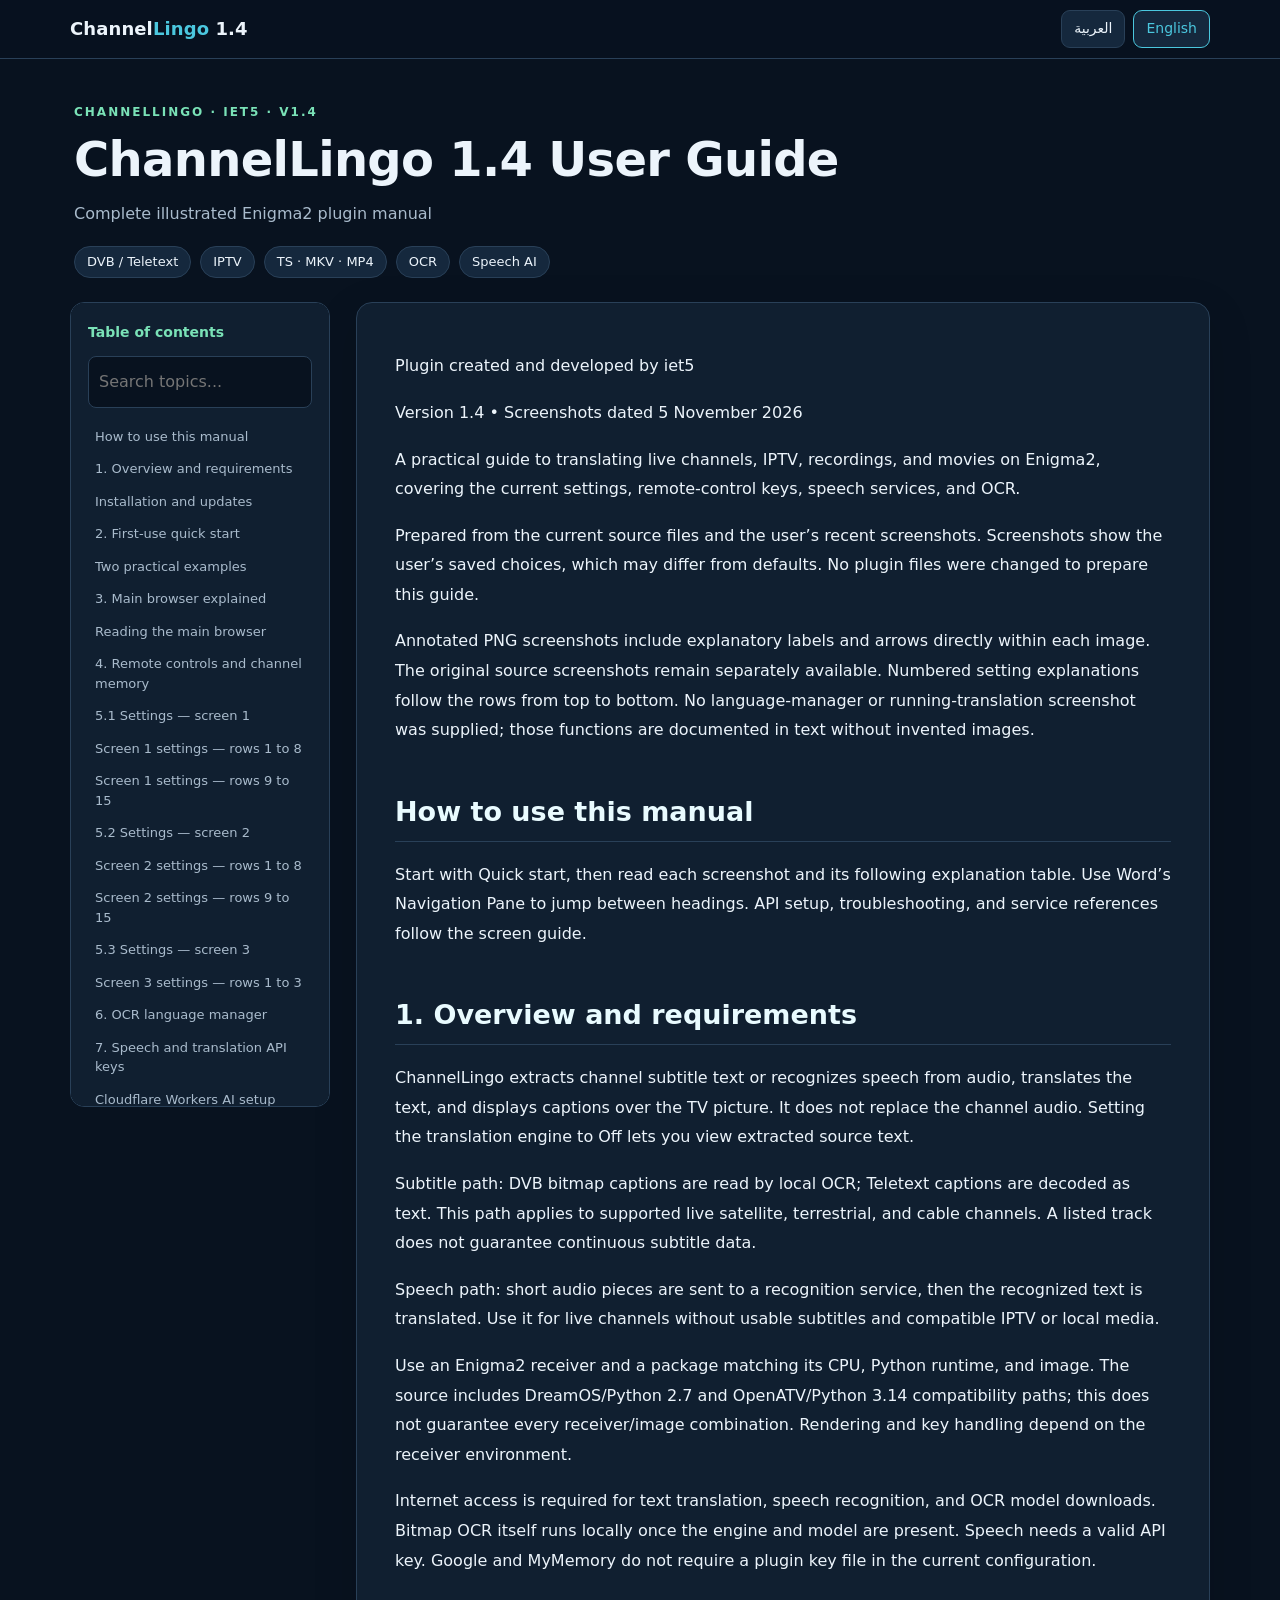
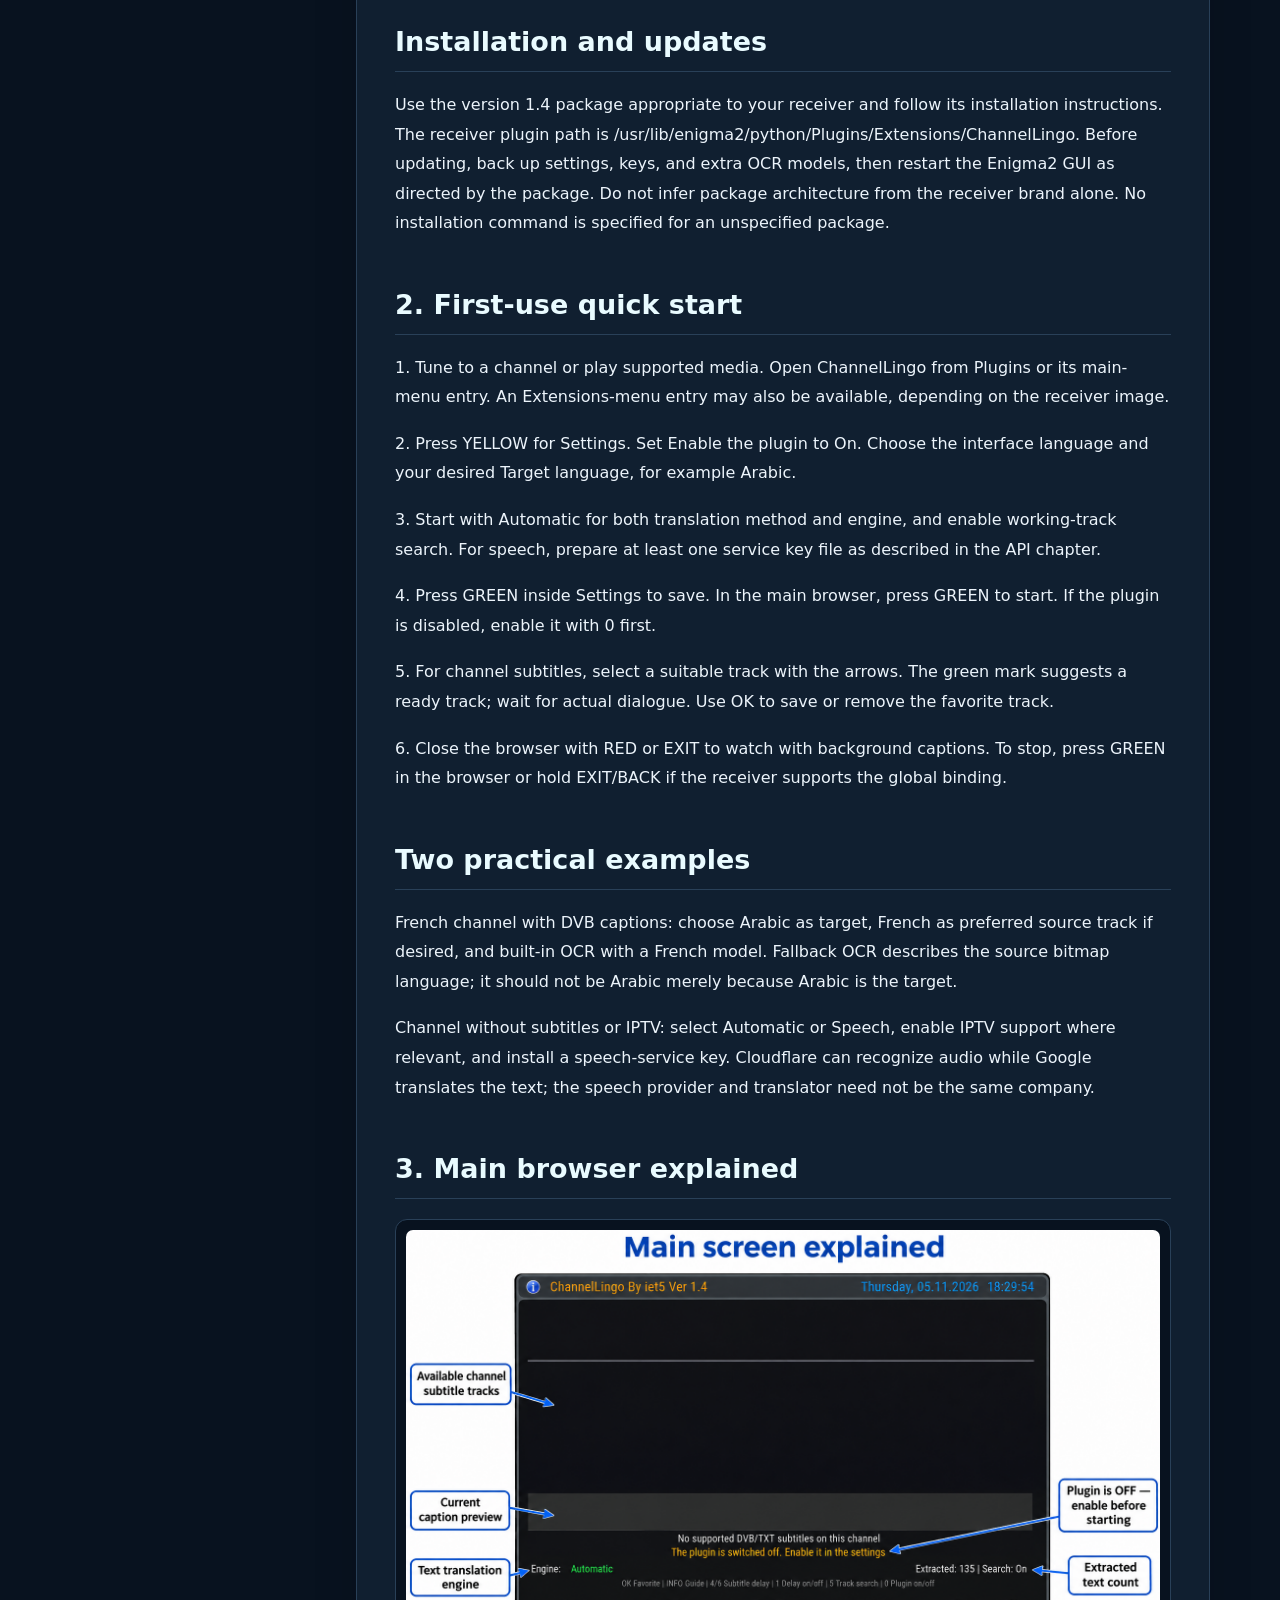
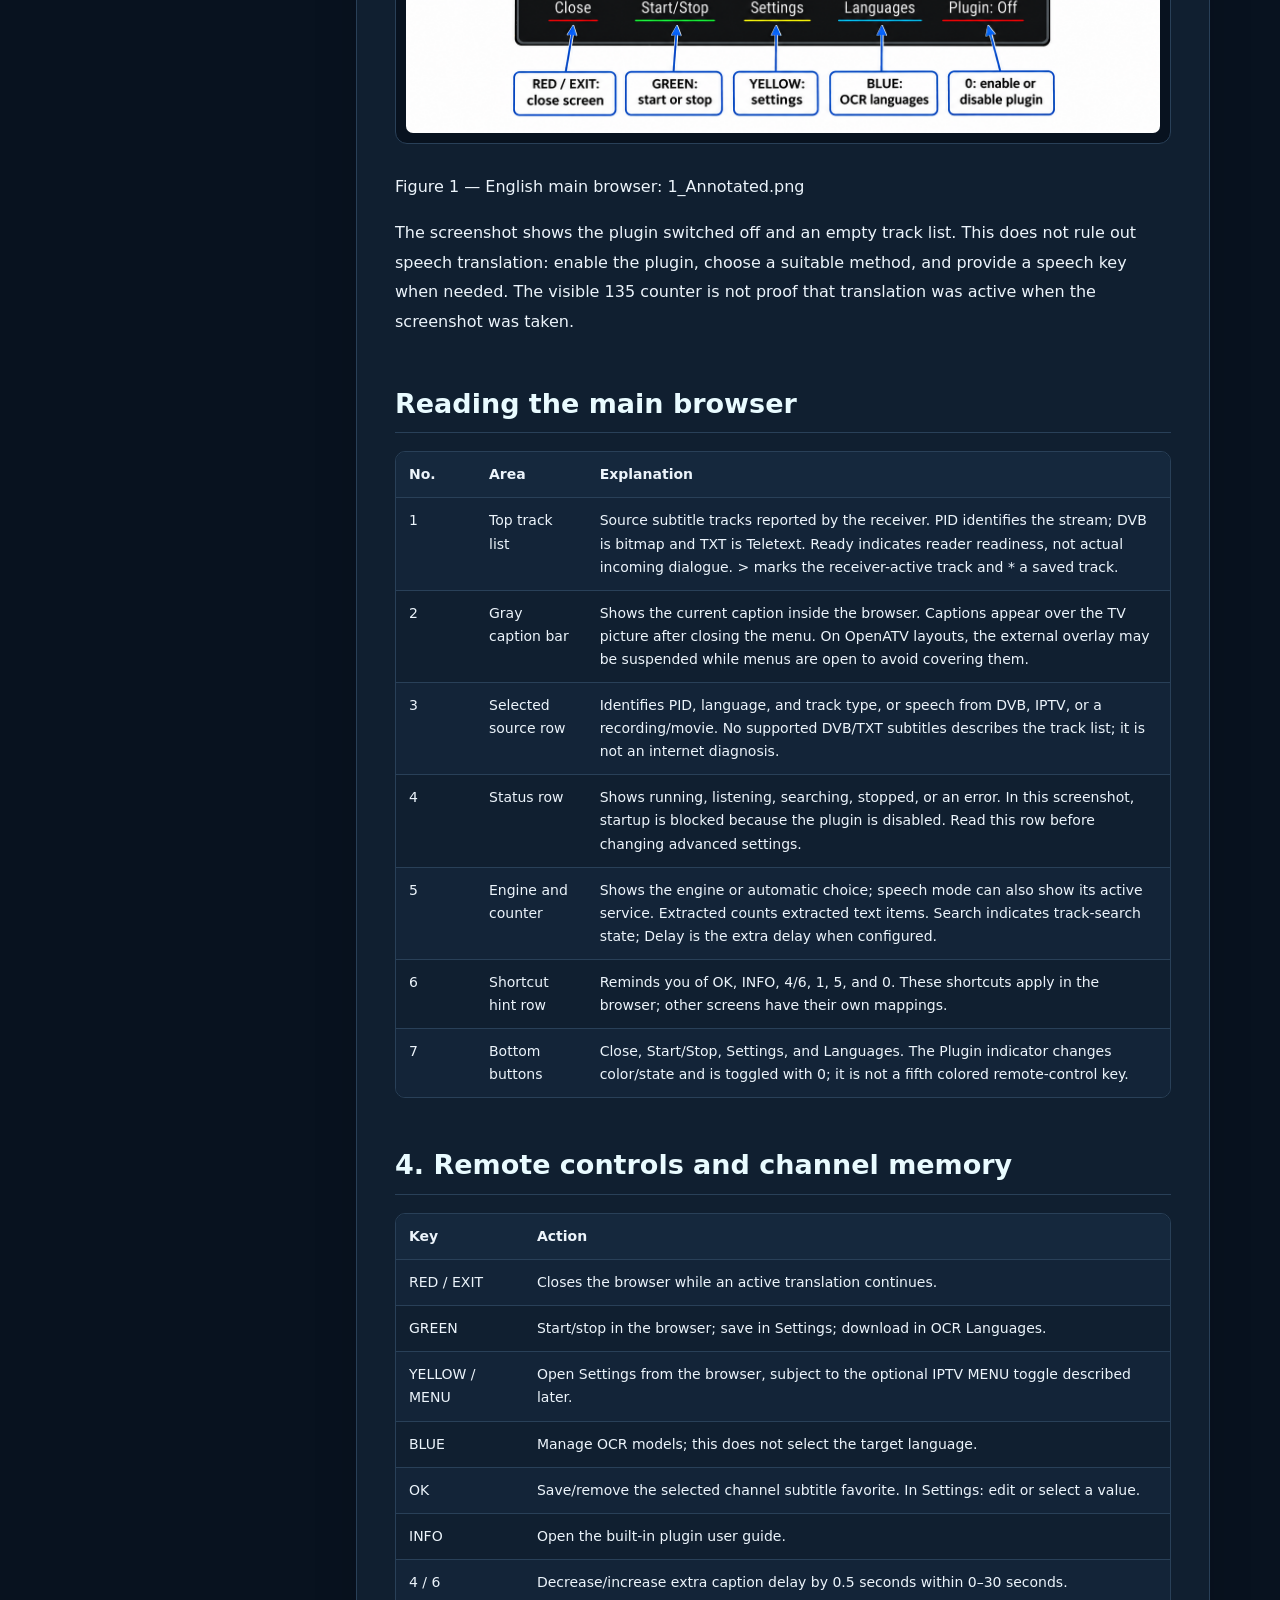
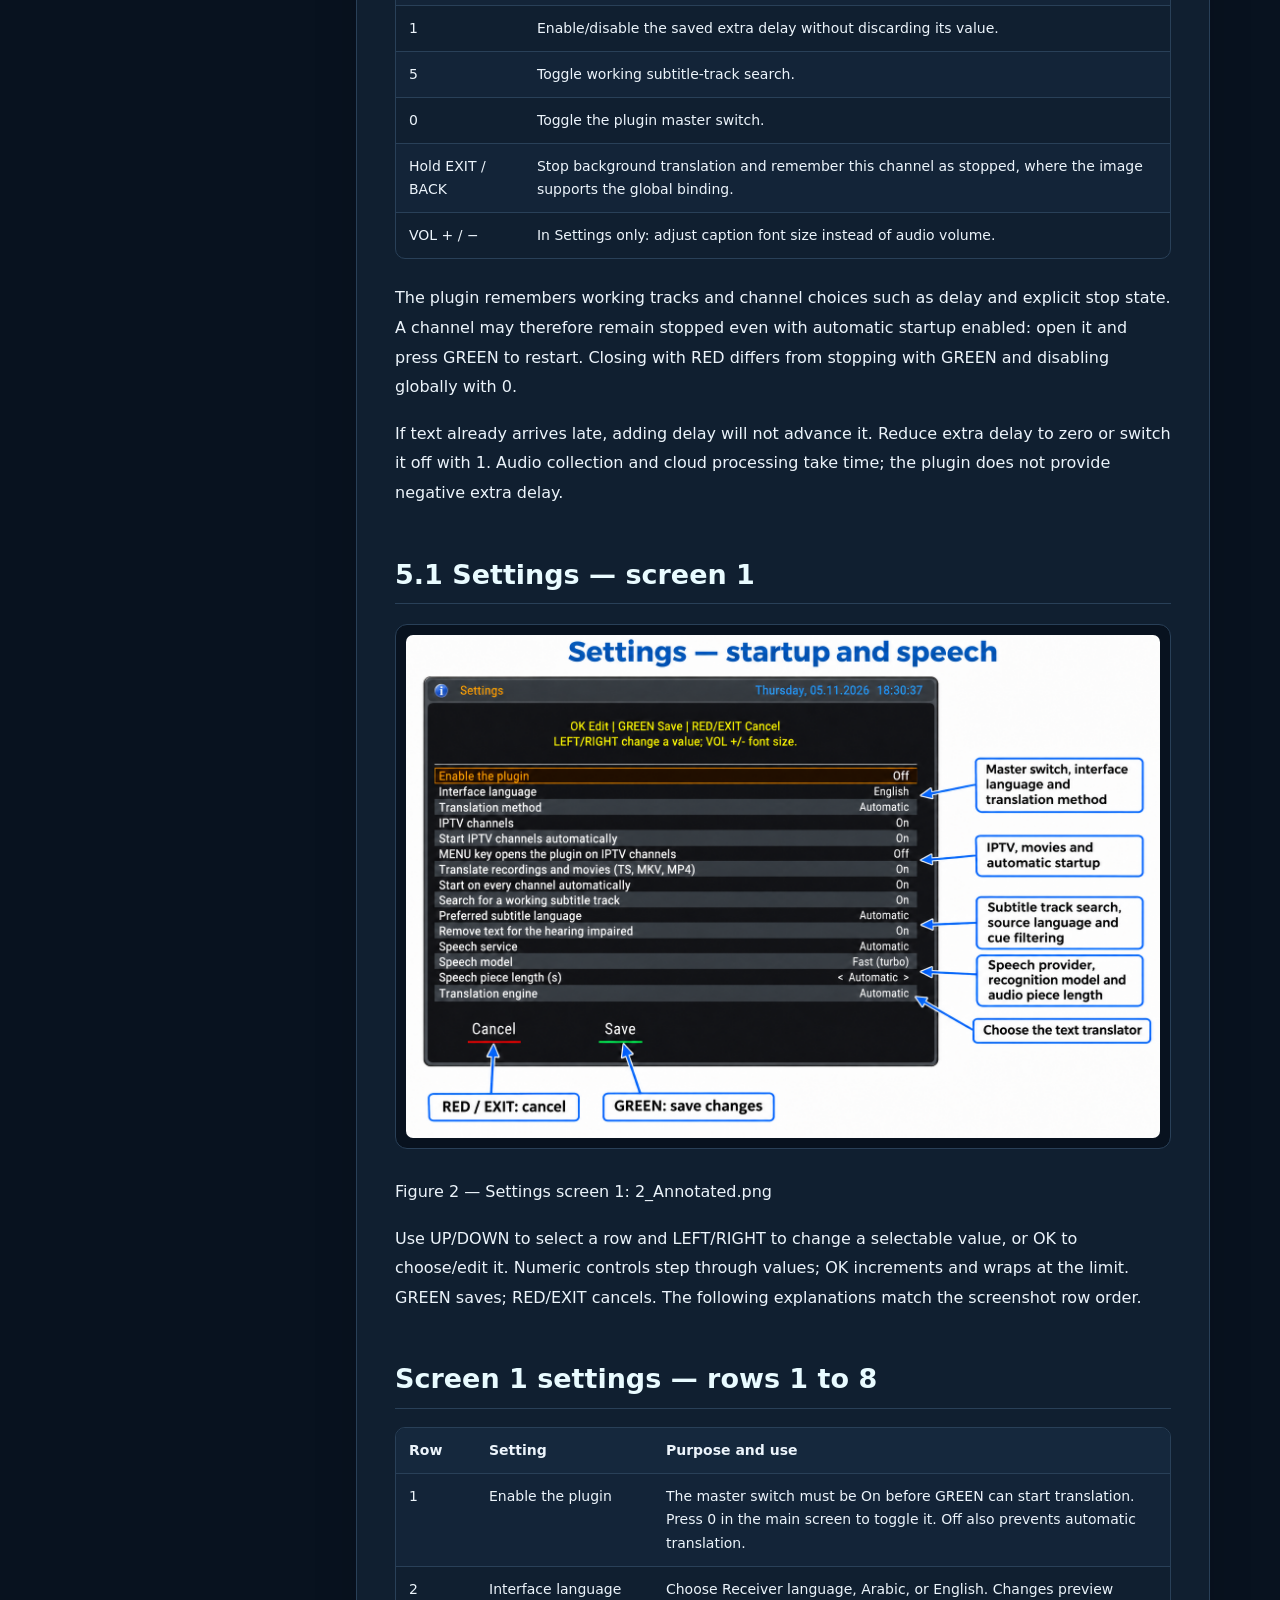
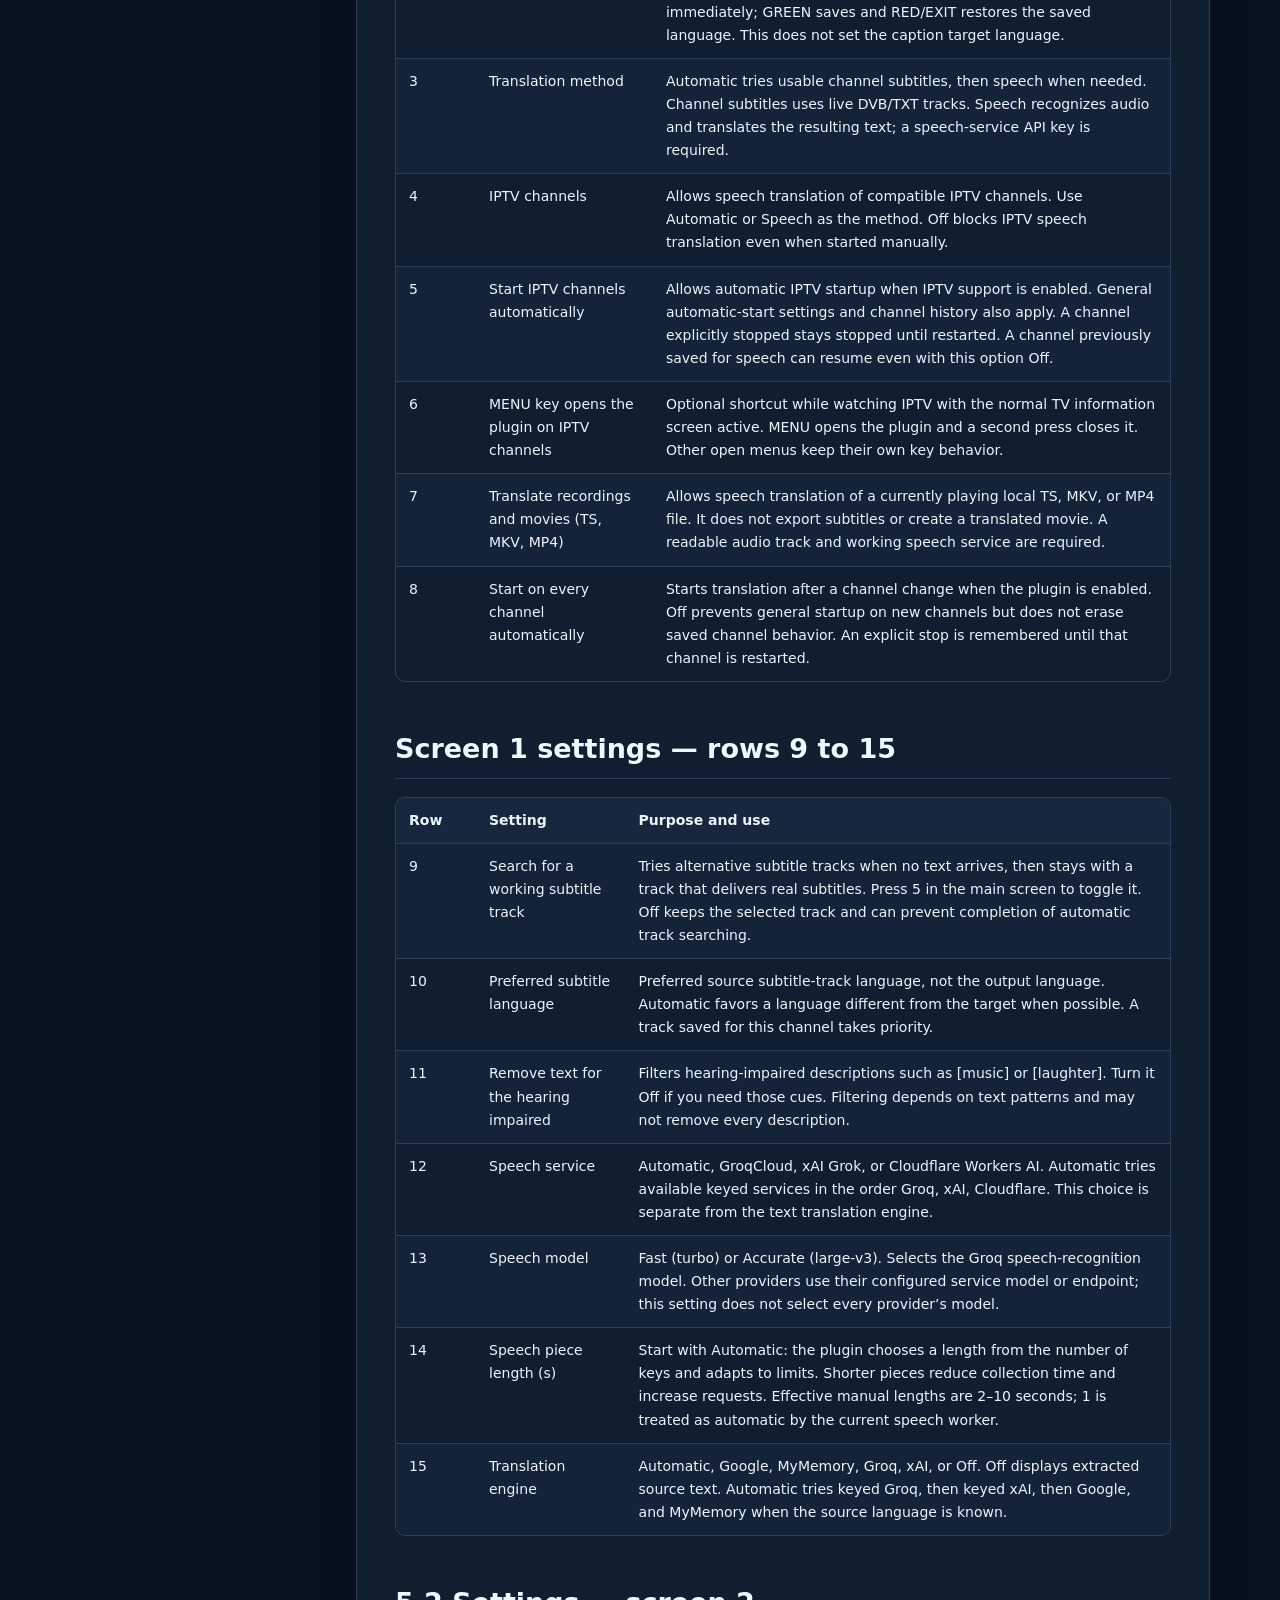
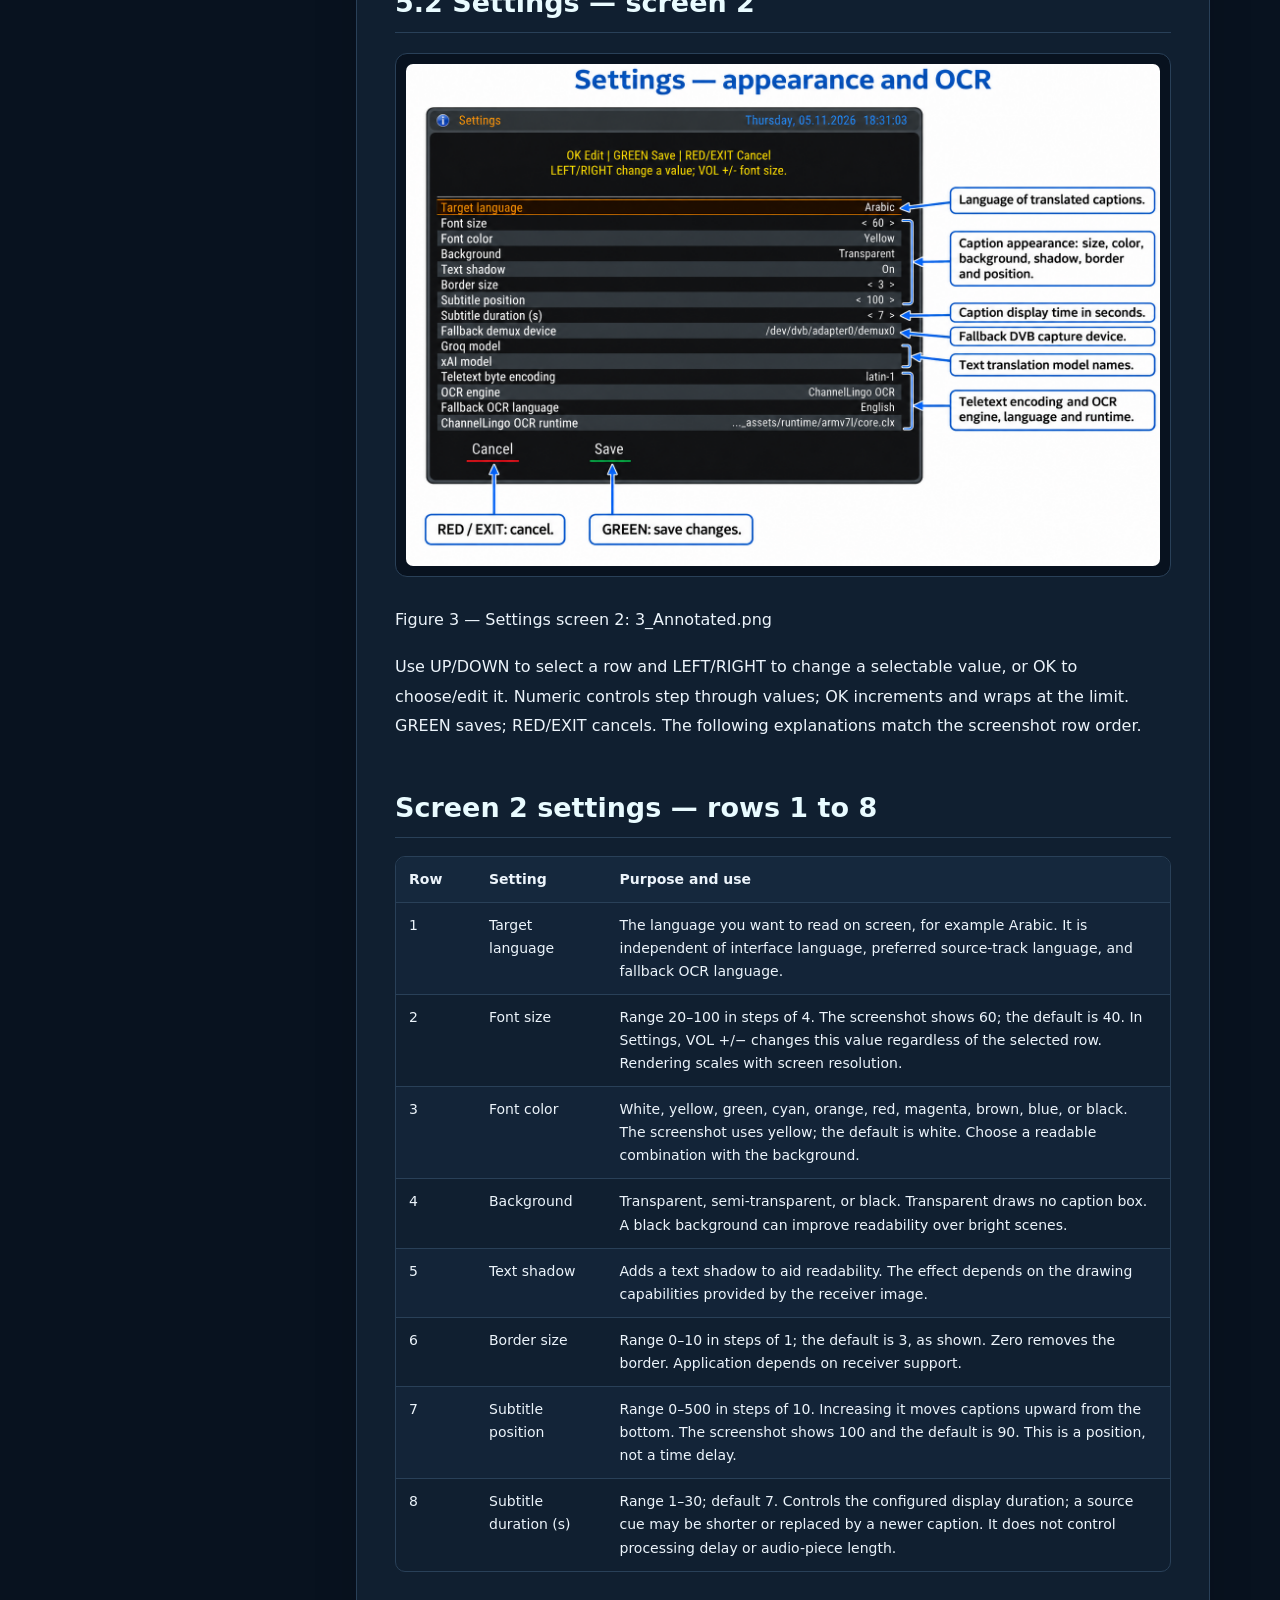
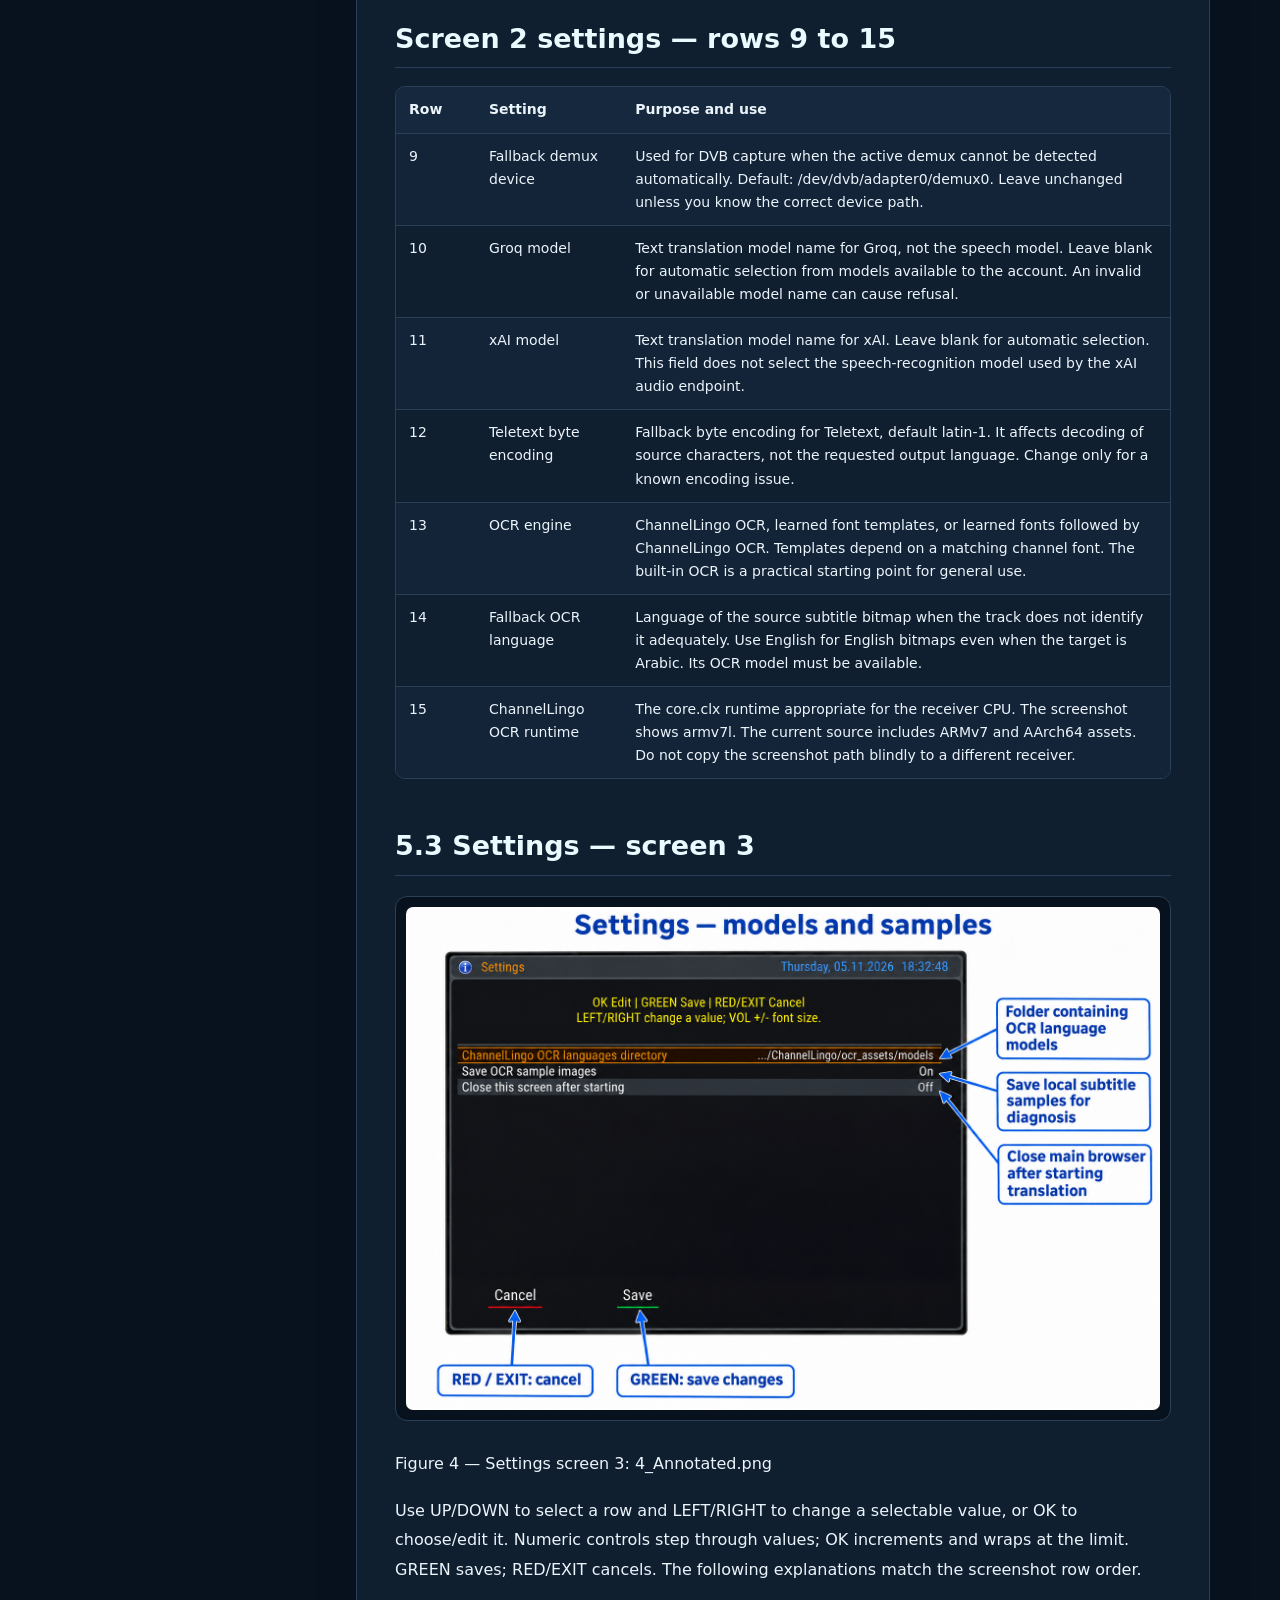
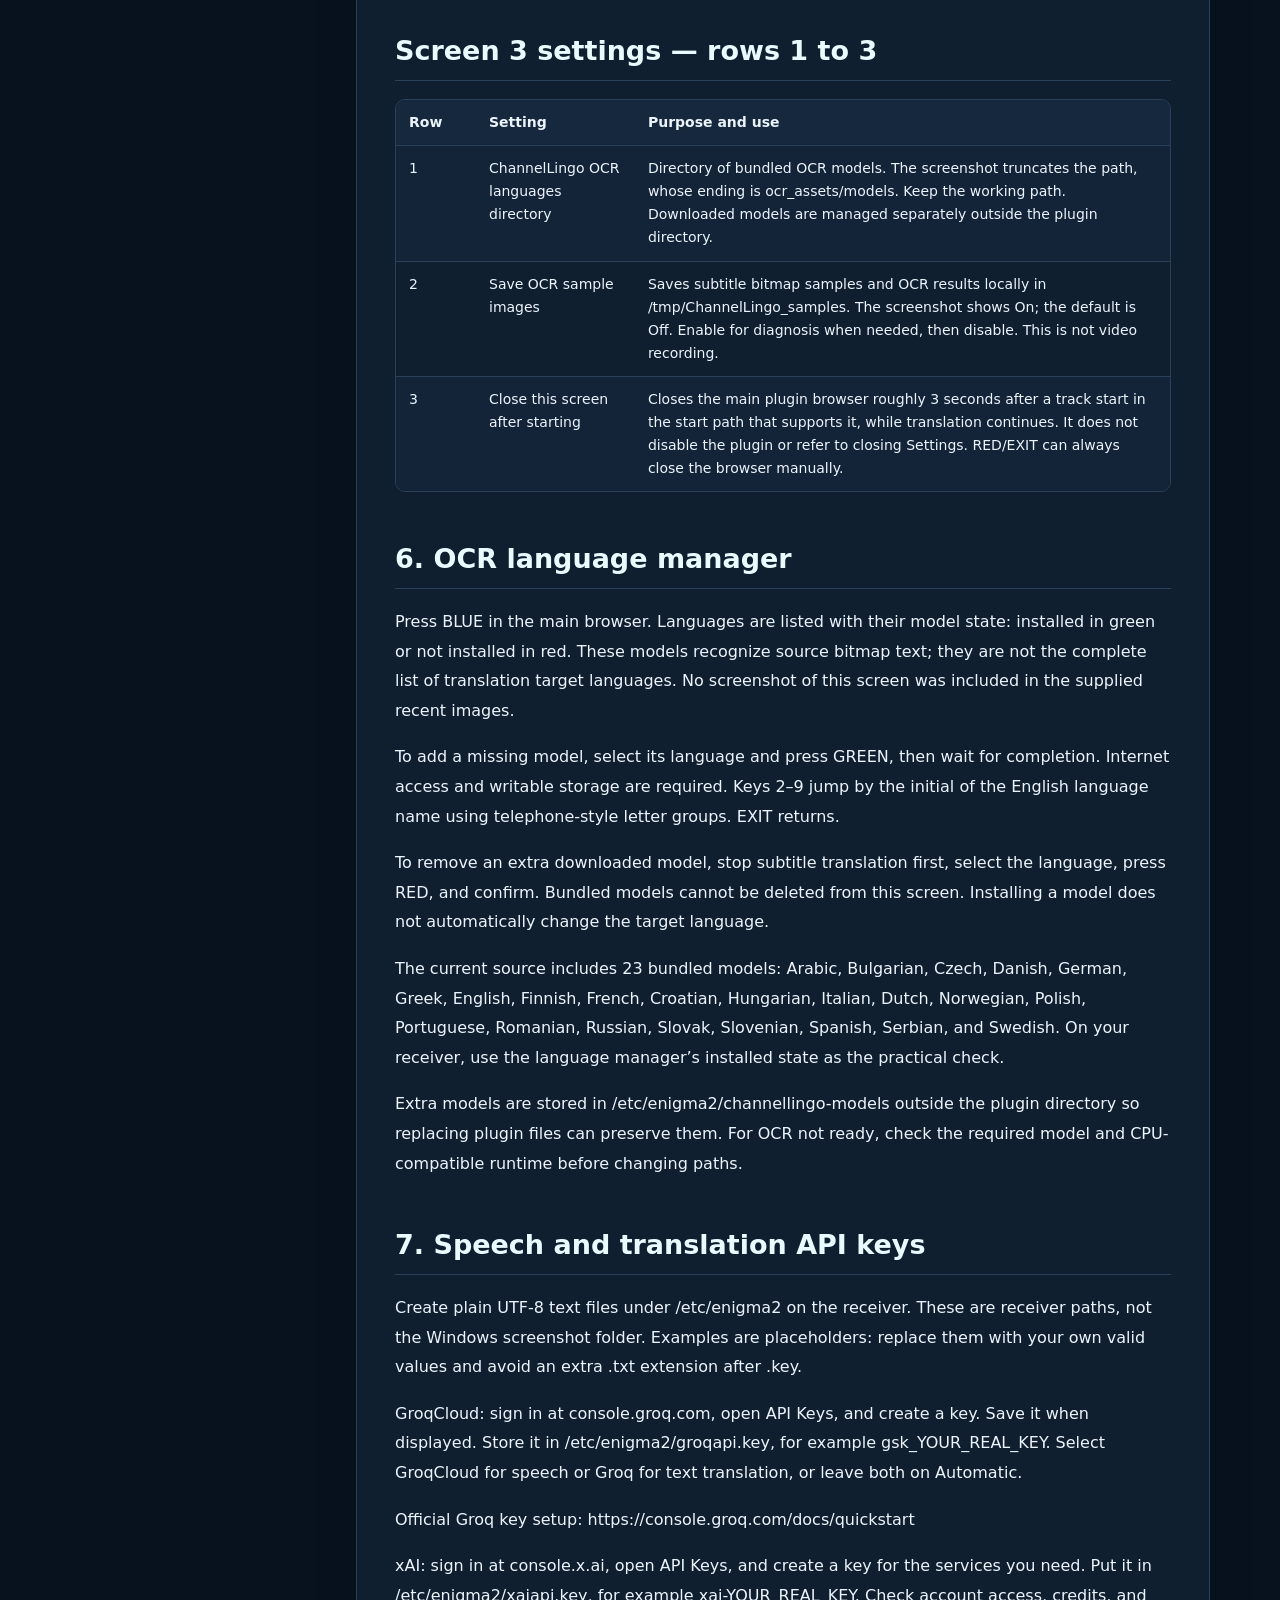
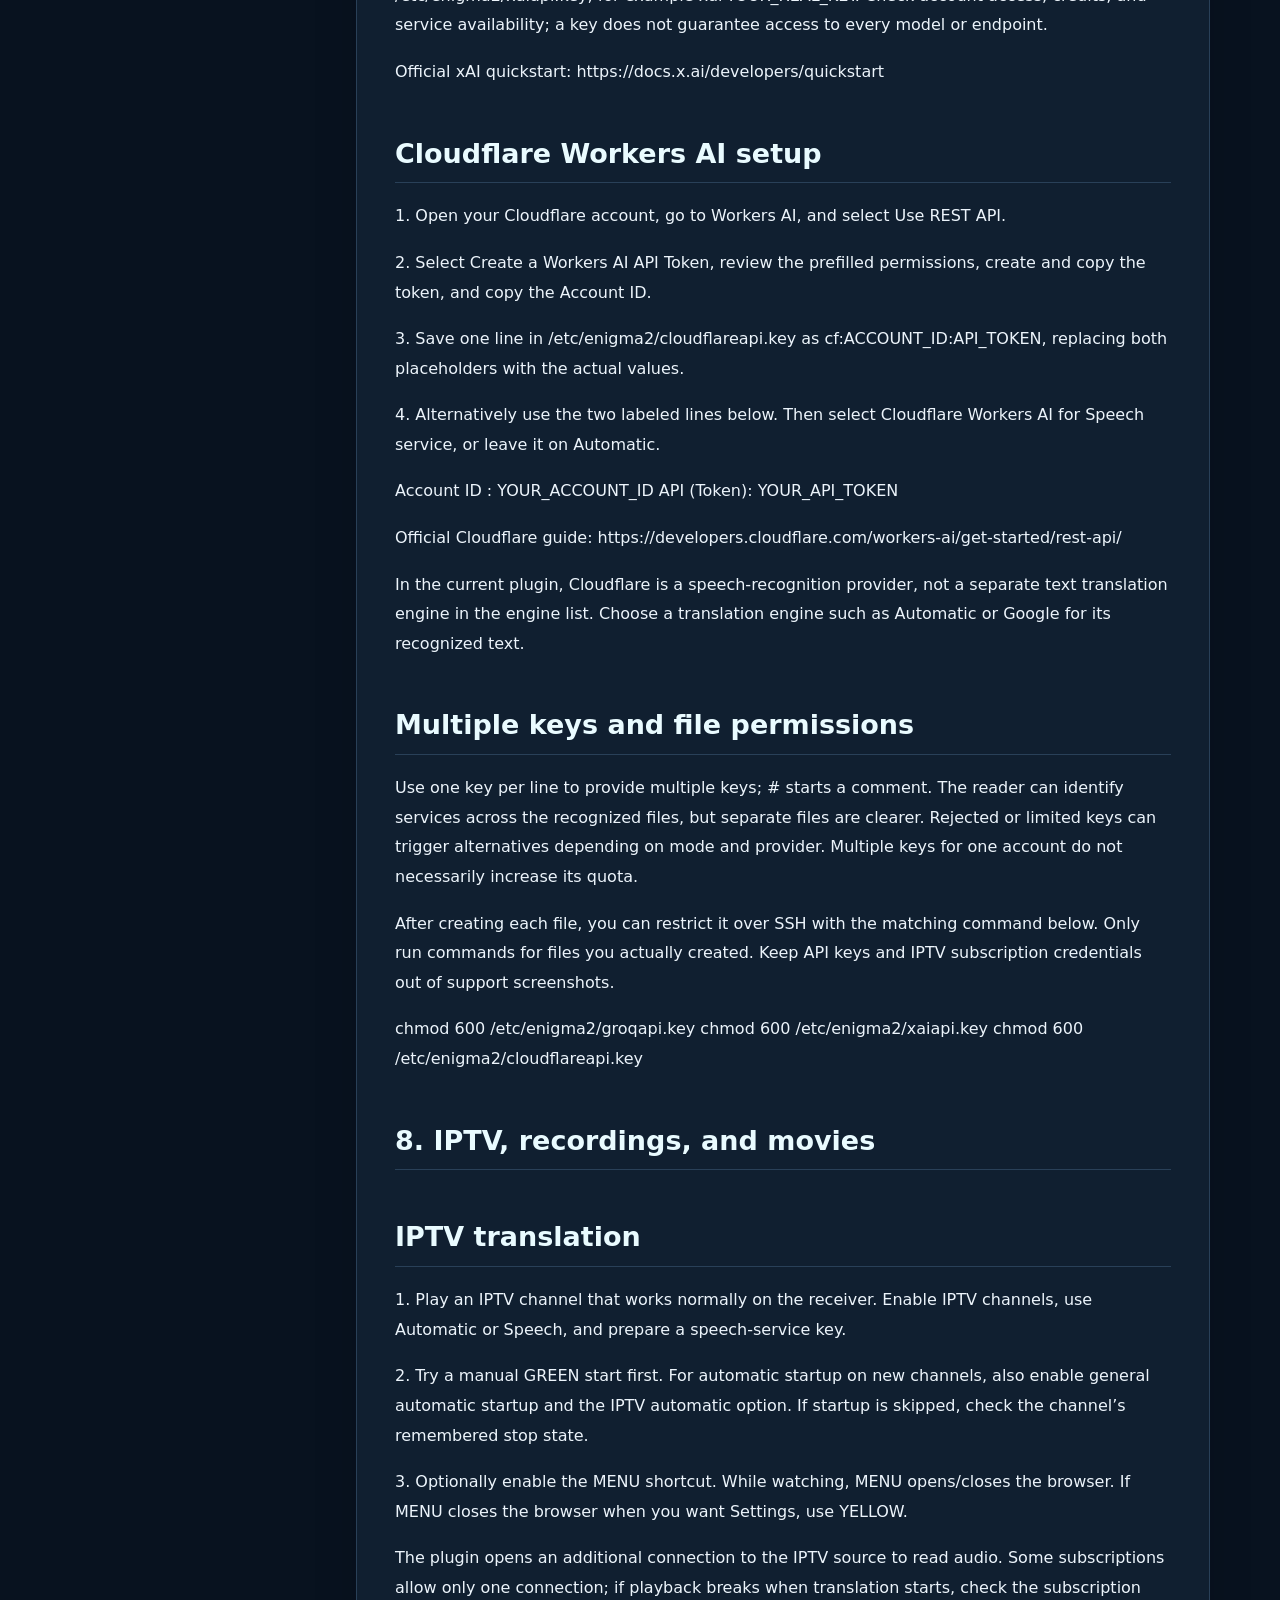
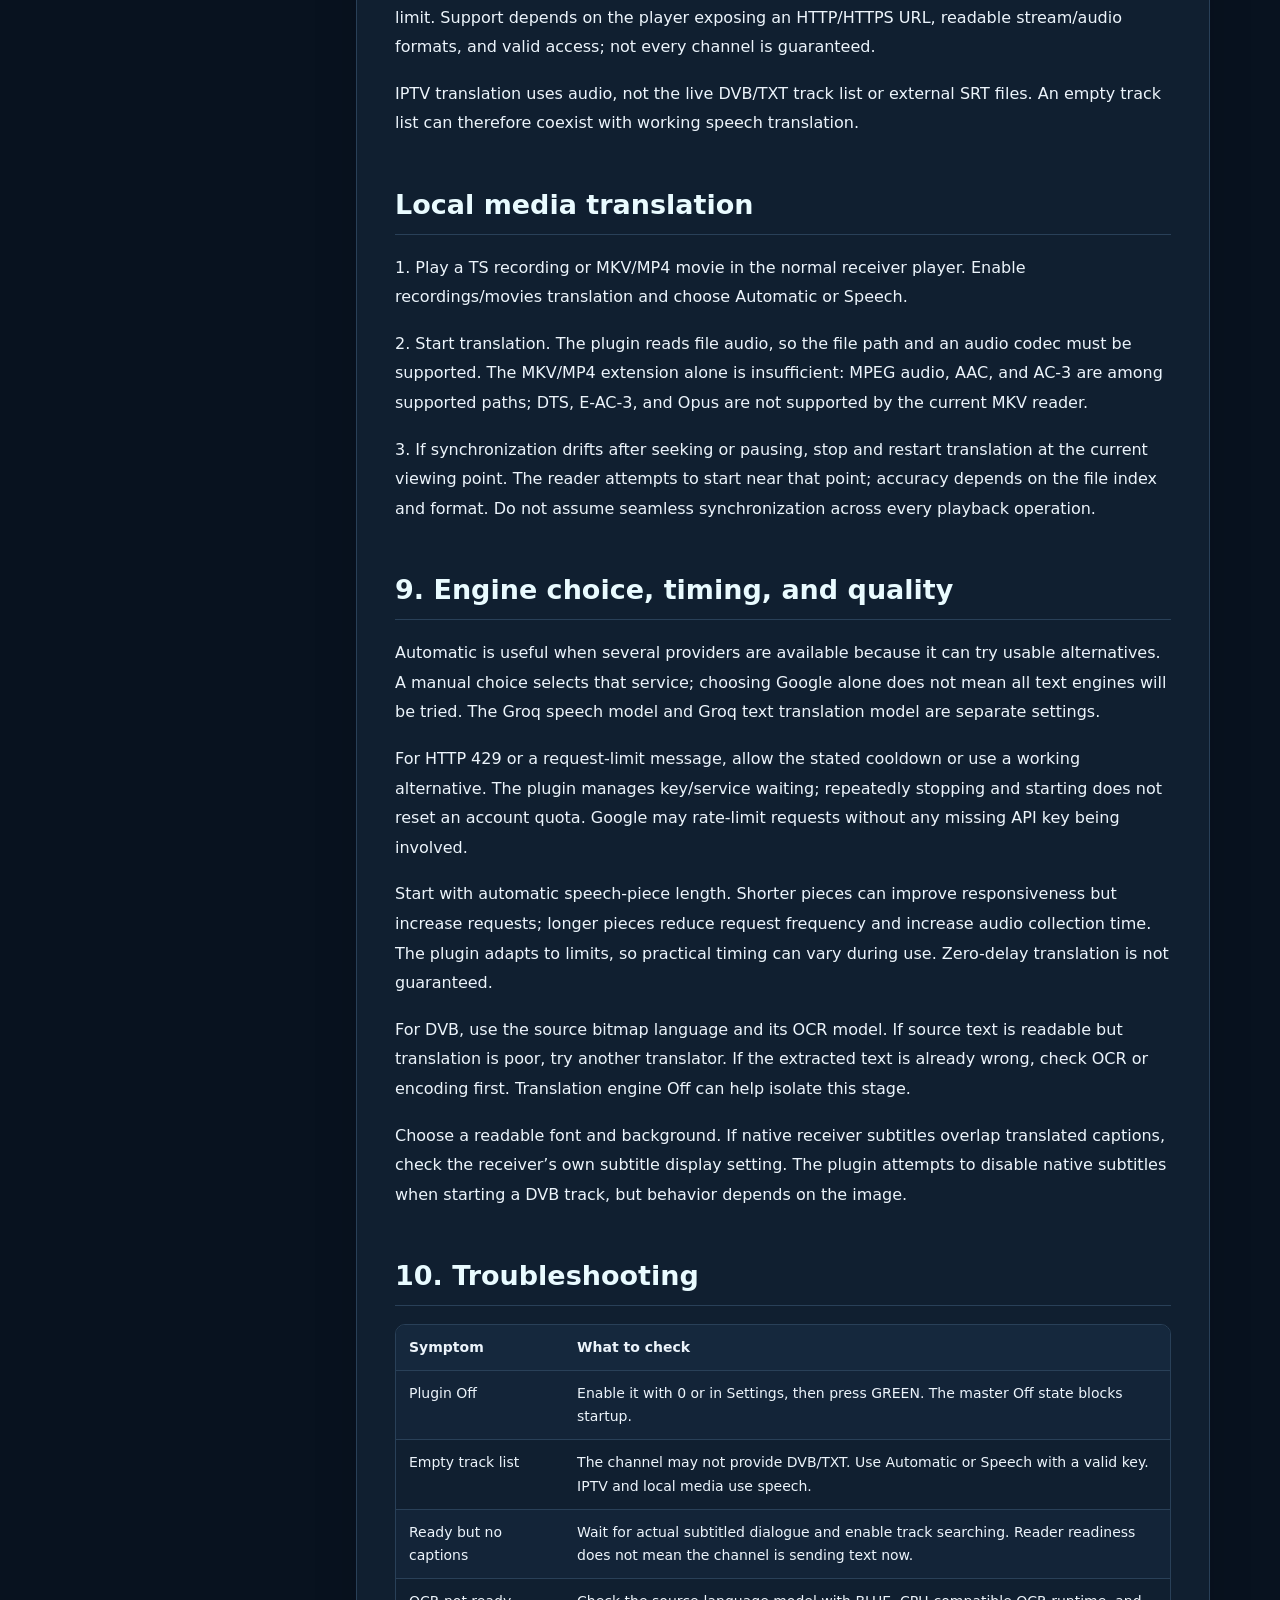
==== User Guide/en.html @ 5ad0b8a0 "upload" ====
<!doctype html><html lang="en" dir="ltr"><head><meta charset="utf-8"><meta name="viewport" content="width=device-width,initial-scale=1"><meta name="description" content="Complete illustrated Enigma2 plugin manual"><title>ChannelLingo 1.4 User Guide | iet5</title><link rel="stylesheet" href="style.css"><script src="app.js" defer></script></head><body>
<header class="topbar"><div class="topbar-inner"><a class="brand" href="index.html">Channel<span>Lingo</span> 1.4</a><nav class="navlinks"><a href="ar.html" class="" lang="ar">العربية</a><a href="en.html" class="active" lang="en">English</a></nav></div></header>
<section class="hero"><div class="eyebrow">ChannelLingo · iet5 · v1.4</div><h1>ChannelLingo 1.4 User Guide</h1><p>Complete illustrated Enigma2 plugin manual</p><div class="pills"><span class="pill">DVB / Teletext</span><span class="pill">IPTV</span><span class="pill">TS · MKV · MP4</span><span class="pill">OCR</span><span class="pill">Speech AI</span></div></section>
<div class="layout"><aside class="sidebar"><h2>Table of contents</h2><input id="toc-search" type="search" placeholder="Search topics..." aria-label="Search topics..."><ul class="toc"><li><a class="" href="#section-1">How to use this manual</a></li><li><a class="" href="#section-2">1. Overview and requirements</a></li><li><a class="" href="#section-3">Installation and updates</a></li><li><a class="" href="#section-4">2. First-use quick start</a></li><li><a class="" href="#section-5">Two practical examples</a></li><li><a class="" href="#section-6">3. Main browser explained</a></li><li><a class="" href="#section-7">Reading the main browser</a></li><li><a class="" href="#section-8">4. Remote controls and channel memory</a></li><li><a class="" href="#section-9">5.1 Settings — screen 1</a></li><li><a class="" href="#section-10">Screen 1 settings — rows 1 to 8</a></li><li><a class="" href="#section-11">Screen 1 settings — rows 9 to 15</a></li><li><a class="" href="#section-12">5.2 Settings — screen 2</a></li><li><a class="" href="#section-13">Screen 2 settings — rows 1 to 8</a></li><li><a class="" href="#section-14">Screen 2 settings — rows 9 to 15</a></li><li><a class="" href="#section-15">5.3 Settings — screen 3</a></li><li><a class="" href="#section-16">Screen 3 settings — rows 1 to 3</a></li><li><a class="" href="#section-17">6. OCR language manager</a></li><li><a class="" href="#section-18">7. Speech and translation API keys</a></li><li><a class="" href="#section-19">Cloudflare Workers AI setup</a></li><li><a class="" href="#section-20">Multiple keys and file permissions</a></li><li><a class="" href="#section-21">8. IPTV, recordings, and movies</a></li><li><a class="" href="#section-22">IPTV translation</a></li><li><a class="" href="#section-23">Local media translation</a></li><li><a class="" href="#section-24">9. Engine choice, timing, and quality</a></li><li><a class="" href="#section-25">10. Troubleshooting</a></li><li><a class="" href="#section-26">Playback and display problems</a></li><li><a class="" href="#section-27">11. Files, support, and privacy</a></li></ul></aside><main class="content"><p class="intro">Plugin created and developed by iet5</p><p class="intro">Version 1.4 • Screenshots dated 5 November 2026</p><p>A practical guide to translating live channels, IPTV, recordings, and movies on Enigma2, covering the current settings, remote-control keys, speech services, and OCR.</p><p>Prepared from the current source files and the user’s recent screenshots. Screenshots show the user’s saved choices, which may differ from defaults. No plugin files were changed to prepare this guide.</p><p>Annotated PNG screenshots include explanatory labels and arrows directly within each image. The original source screenshots remain separately available. Numbered setting explanations follow the rows from top to bottom. No language-manager or running-translation screenshot was supplied; those functions are documented in text without invented images.</p><h2 id="section-1">How to use this manual</h2><p>Start with Quick start, then read each screenshot and its following explanation table. Use Word’s Navigation Pane to jump between headings. API setup, troubleshooting, and service references follow the screen guide.</p><h2 id="section-2">1. Overview and requirements</h2><p>ChannelLingo extracts channel subtitle text or recognizes speech from audio, translates the text, and displays captions over the TV picture. It does not replace the channel audio. Setting the translation engine to Off lets you view extracted source text.</p><p>Subtitle path: DVB bitmap captions are read by local OCR; Teletext captions are decoded as text. This path applies to supported live satellite, terrestrial, and cable channels. A listed track does not guarantee continuous subtitle data.</p><p>Speech path: short audio pieces are sent to a recognition service, then the recognized text is translated. Use it for live channels without usable subtitles and compatible IPTV or local media.</p><p>Use an Enigma2 receiver and a package matching its CPU, Python runtime, and image. The source includes DreamOS/Python 2.7 and OpenATV/Python 3.14 compatibility paths; this does not guarantee every receiver/image combination. Rendering and key handling depend on the receiver environment.</p><p>Internet access is required for text translation, speech recognition, and OCR model downloads. Bitmap OCR itself runs locally once the engine and model are present. Speech needs a valid API key. Google and MyMemory do not require a plugin key file in the current configuration.</p><h2 id="section-3">Installation and updates</h2><p>Use the version 1.4 package appropriate to your receiver and follow its installation instructions. The receiver plugin path is /usr/lib/enigma2/python/Plugins/Extensions/ChannelLingo. Before updating, back up settings, keys, and extra OCR models, then restart the Enigma2 GUI as directed by the package. Do not infer package architecture from the receiver brand alone. No installation command is specified for an unspecified package.</p><h2 id="section-4">2. First-use quick start</h2><p>1. Tune to a channel or play supported media. Open ChannelLingo from Plugins or its main-menu entry. An Extensions-menu entry may also be available, depending on the receiver image.</p><p>2. Press YELLOW for Settings. Set Enable the plugin to On. Choose the interface language and your desired Target language, for example Arabic.</p><p>3. Start with Automatic for both translation method and engine, and enable working-track search. For speech, prepare at least one service key file as described in the API chapter.</p><p>4. Press GREEN inside Settings to save. In the main browser, press GREEN to start. If the plugin is disabled, enable it with 0 first.</p><p>5. For channel subtitles, select a suitable track with the arrows. The green mark suggests a ready track; wait for actual dialogue. Use OK to save or remove the favorite track.</p><p>6. Close the browser with RED or EXIT to watch with background captions. To stop, press GREEN in the browser or hold EXIT/BACK if the receiver supports the global binding.</p><h2 id="section-5">Two practical examples</h2><p>French channel with DVB captions: choose Arabic as target, French as preferred source track if desired, and built-in OCR with a French model. Fallback OCR describes the source bitmap language; it should not be Arabic merely because Arabic is the target.</p><p>Channel without subtitles or IPTV: select Automatic or Speech, enable IPTV support where relevant, and install a speech-service key. Cloudflare can recognize audio while Google translates the text; the speech provider and translator need not be the same company.</p><h2 id="section-6">3. Main browser explained</h2><p></p><figure><img src="assets/en-5dbfe02739df.png" loading="lazy" alt="ChannelLingo en screenshot" /></figure><p>Figure 1 — English main browser: 1_Annotated.png</p><p>The screenshot shows the plugin switched off and an empty track list. This does not rule out speech translation: enable the plugin, choose a suitable method, and provide a speech key when needed. The visible 135 counter is not proof that translation was active when the screenshot was taken.</p><h2 id="section-7">Reading the main browser</h2><div class="table-wrap"><table><tr><th>No.</th><th>Area</th><th>Explanation</th></tr><tr><td>1</td><td>Top track list</td><td>Source subtitle tracks reported by the receiver. PID identifies the stream; DVB is bitmap and TXT is Teletext. Ready indicates reader readiness, not actual incoming dialogue. &gt; marks the receiver-active track and * a saved track.</td></tr><tr><td>2</td><td>Gray caption bar</td><td>Shows the current caption inside the browser. Captions appear over the TV picture after closing the menu. On OpenATV layouts, the external overlay may be suspended while menus are open to avoid covering them.</td></tr><tr><td>3</td><td>Selected source row</td><td>Identifies PID, language, and track type, or speech from DVB, IPTV, or a recording/movie. No supported DVB/TXT subtitles describes the track list; it is not an internet diagnosis.</td></tr><tr><td>4</td><td>Status row</td><td>Shows running, listening, searching, stopped, or an error. In this screenshot, startup is blocked because the plugin is disabled. Read this row before changing advanced settings.</td></tr><tr><td>5</td><td>Engine and counter</td><td>Shows the engine or automatic choice; speech mode can also show its active service. Extracted counts extracted text items. Search indicates track-search state; Delay is the extra delay when configured.</td></tr><tr><td>6</td><td>Shortcut hint row</td><td>Reminds you of OK, INFO, 4/6, 1, 5, and 0. These shortcuts apply in the browser; other screens have their own mappings.</td></tr><tr><td>7</td><td>Bottom buttons</td><td>Close, Start/Stop, Settings, and Languages. The Plugin indicator changes color/state and is toggled with 0; it is not a fifth colored remote-control key.</td></tr></table></div><h2 id="section-8">4. Remote controls and channel memory</h2><div class="table-wrap"><table><tr><th>Key</th><th>Action</th></tr><tr><td>RED / EXIT</td><td>Closes the browser while an active translation continues.</td></tr><tr><td>GREEN</td><td>Start/stop in the browser; save in Settings; download in OCR Languages.</td></tr><tr><td>YELLOW / MENU</td><td>Open Settings from the browser, subject to the optional IPTV MENU toggle described later.</td></tr><tr><td>BLUE</td><td>Manage OCR models; this does not select the target language.</td></tr><tr><td>OK</td><td>Save/remove the selected channel subtitle favorite. In Settings: edit or select a value.</td></tr><tr><td>INFO</td><td>Open the built-in plugin user guide.</td></tr><tr><td>4 / 6</td><td>Decrease/increase extra caption delay by 0.5 seconds within 0–30 seconds.</td></tr><tr><td>1</td><td>Enable/disable the saved extra delay without discarding its value.</td></tr><tr><td>5</td><td>Toggle working subtitle-track search.</td></tr><tr><td>0</td><td>Toggle the plugin master switch.</td></tr><tr><td>Hold EXIT / BACK</td><td>Stop background translation and remember this channel as stopped, where the image supports the global binding.</td></tr><tr><td>VOL + / −</td><td>In Settings only: adjust caption font size instead of audio volume.</td></tr></table></div><p>The plugin remembers working tracks and channel choices such as delay and explicit stop state. A channel may therefore remain stopped even with automatic startup enabled: open it and press GREEN to restart. Closing with RED differs from stopping with GREEN and disabling globally with 0.</p><p>If text already arrives late, adding delay will not advance it. Reduce extra delay to zero or switch it off with 1. Audio collection and cloud processing take time; the plugin does not provide negative extra delay.</p><h2 id="section-9">5.1 Settings — screen 1</h2><p></p><figure><img src="assets/en-c2ad0eb9da15.png" loading="lazy" alt="ChannelLingo en screenshot" /></figure><p>Figure 2 — Settings screen 1: 2_Annotated.png</p><p>Use UP/DOWN to select a row and LEFT/RIGHT to change a selectable value, or OK to choose/edit it. Numeric controls step through values; OK increments and wraps at the limit. GREEN saves; RED/EXIT cancels. The following explanations match the screenshot row order.</p><h2 id="section-10">Screen 1 settings — rows 1 to 8</h2><div class="table-wrap"><table><tr><th>Row</th><th>Setting</th><th>Purpose and use</th></tr><tr><td>1</td><td>Enable the plugin</td><td>The master switch must be On before GREEN can start translation. Press 0 in the main screen to toggle it. Off also prevents automatic translation.</td></tr><tr><td>2</td><td>Interface language</td><td>Choose Receiver language, Arabic, or English. Changes preview immediately; GREEN saves and RED/EXIT restores the saved language. This does not set the caption target language.</td></tr><tr><td>3</td><td>Translation method</td><td>Automatic tries usable channel subtitles, then speech when needed. Channel subtitles uses live DVB/TXT tracks. Speech recognizes audio and translates the resulting text; a speech-service API key is required.</td></tr><tr><td>4</td><td>IPTV channels</td><td>Allows speech translation of compatible IPTV channels. Use Automatic or Speech as the method. Off blocks IPTV speech translation even when started manually.</td></tr><tr><td>5</td><td>Start IPTV channels automatically</td><td>Allows automatic IPTV startup when IPTV support is enabled. General automatic-start settings and channel history also apply. A channel explicitly stopped stays stopped until restarted. A channel previously saved for speech can resume even with this option Off.</td></tr><tr><td>6</td><td>MENU key opens the plugin on IPTV channels</td><td>Optional shortcut while watching IPTV with the normal TV information screen active. MENU opens the plugin and a second press closes it. Other open menus keep their own key behavior.</td></tr><tr><td>7</td><td>Translate recordings and movies (TS, MKV, MP4)</td><td>Allows speech translation of a currently playing local TS, MKV, or MP4 file. It does not export subtitles or create a translated movie. A readable audio track and working speech service are required.</td></tr><tr><td>8</td><td>Start on every channel automatically</td><td>Starts translation after a channel change when the plugin is enabled. Off prevents general startup on new channels but does not erase saved channel behavior. An explicit stop is remembered until that channel is restarted.</td></tr></table></div><h2 id="section-11">Screen 1 settings — rows 9 to 15</h2><div class="table-wrap"><table><tr><th>Row</th><th>Setting</th><th>Purpose and use</th></tr><tr><td>9</td><td>Search for a working subtitle track</td><td>Tries alternative subtitle tracks when no text arrives, then stays with a track that delivers real subtitles. Press 5 in the main screen to toggle it. Off keeps the selected track and can prevent completion of automatic track searching.</td></tr><tr><td>10</td><td>Preferred subtitle language</td><td>Preferred source subtitle-track language, not the output language. Automatic favors a language different from the target when possible. A track saved for this channel takes priority.</td></tr><tr><td>11</td><td>Remove text for the hearing impaired</td><td>Filters hearing-impaired descriptions such as [music] or [laughter]. Turn it Off if you need those cues. Filtering depends on text patterns and may not remove every description.</td></tr><tr><td>12</td><td>Speech service</td><td>Automatic, GroqCloud, xAI Grok, or Cloudflare Workers AI. Automatic tries available keyed services in the order Groq, xAI, Cloudflare. This choice is separate from the text translation engine.</td></tr><tr><td>13</td><td>Speech model</td><td>Fast (turbo) or Accurate (large-v3). Selects the Groq speech-recognition model. Other providers use their configured service model or endpoint; this setting does not select every provider’s model.</td></tr><tr><td>14</td><td>Speech piece length (s)</td><td>Start with Automatic: the plugin chooses a length from the number of keys and adapts to limits. Shorter pieces reduce collection time and increase requests. Effective manual lengths are 2–10 seconds; 1 is treated as automatic by the current speech worker.</td></tr><tr><td>15</td><td>Translation engine</td><td>Automatic, Google, MyMemory, Groq, xAI, or Off. Off displays extracted source text. Automatic tries keyed Groq, then keyed xAI, then Google, and MyMemory when the source language is known.</td></tr></table></div><h2 id="section-12">5.2 Settings — screen 2</h2><p></p><figure><img src="assets/en-7561e30e8f61.png" loading="lazy" alt="ChannelLingo en screenshot" /></figure><p>Figure 3 — Settings screen 2: 3_Annotated.png</p><p>Use UP/DOWN to select a row and LEFT/RIGHT to change a selectable value, or OK to choose/edit it. Numeric controls step through values; OK increments and wraps at the limit. GREEN saves; RED/EXIT cancels. The following explanations match the screenshot row order.</p><h2 id="section-13">Screen 2 settings — rows 1 to 8</h2><div class="table-wrap"><table><tr><th>Row</th><th>Setting</th><th>Purpose and use</th></tr><tr><td>1</td><td>Target language</td><td>The language you want to read on screen, for example Arabic. It is independent of interface language, preferred source-track language, and fallback OCR language.</td></tr><tr><td>2</td><td>Font size</td><td>Range 20–100 in steps of 4. The screenshot shows 60; the default is 40. In Settings, VOL +/− changes this value regardless of the selected row. Rendering scales with screen resolution.</td></tr><tr><td>3</td><td>Font color</td><td>White, yellow, green, cyan, orange, red, magenta, brown, blue, or black. The screenshot uses yellow; the default is white. Choose a readable combination with the background.</td></tr><tr><td>4</td><td>Background</td><td>Transparent, semi-transparent, or black. Transparent draws no caption box. A black background can improve readability over bright scenes.</td></tr><tr><td>5</td><td>Text shadow</td><td>Adds a text shadow to aid readability. The effect depends on the drawing capabilities provided by the receiver image.</td></tr><tr><td>6</td><td>Border size</td><td>Range 0–10 in steps of 1; the default is 3, as shown. Zero removes the border. Application depends on receiver support.</td></tr><tr><td>7</td><td>Subtitle position</td><td>Range 0–500 in steps of 10. Increasing it moves captions upward from the bottom. The screenshot shows 100 and the default is 90. This is a position, not a time delay.</td></tr><tr><td>8</td><td>Subtitle duration (s)</td><td>Range 1–30; default 7. Controls the configured display duration; a source cue may be shorter or replaced by a newer caption. It does not control processing delay or audio-piece length.</td></tr></table></div><h2 id="section-14">Screen 2 settings — rows 9 to 15</h2><div class="table-wrap"><table><tr><th>Row</th><th>Setting</th><th>Purpose and use</th></tr><tr><td>9</td><td>Fallback demux device</td><td>Used for DVB capture when the active demux cannot be detected automatically. Default: /dev/dvb/adapter0/demux0. Leave unchanged unless you know the correct device path.</td></tr><tr><td>10</td><td>Groq model</td><td>Text translation model name for Groq, not the speech model. Leave blank for automatic selection from models available to the account. An invalid or unavailable model name can cause refusal.</td></tr><tr><td>11</td><td>xAI model</td><td>Text translation model name for xAI. Leave blank for automatic selection. This field does not select the speech-recognition model used by the xAI audio endpoint.</td></tr><tr><td>12</td><td>Teletext byte encoding</td><td>Fallback byte encoding for Teletext, default latin-1. It affects decoding of source characters, not the requested output language. Change only for a known encoding issue.</td></tr><tr><td>13</td><td>OCR engine</td><td>ChannelLingo OCR, learned font templates, or learned fonts followed by ChannelLingo OCR. Templates depend on a matching channel font. The built-in OCR is a practical starting point for general use.</td></tr><tr><td>14</td><td>Fallback OCR language</td><td>Language of the source subtitle bitmap when the track does not identify it adequately. Use English for English bitmaps even when the target is Arabic. Its OCR model must be available.</td></tr><tr><td>15</td><td>ChannelLingo OCR runtime</td><td>The core.clx runtime appropriate for the receiver CPU. The screenshot shows armv7l. The current source includes ARMv7 and AArch64 assets. Do not copy the screenshot path blindly to a different receiver.</td></tr></table></div><h2 id="section-15">5.3 Settings — screen 3</h2><p></p><figure><img src="assets/en-b631c32f0aeb.png" loading="lazy" alt="ChannelLingo en screenshot" /></figure><p>Figure 4 — Settings screen 3: 4_Annotated.png</p><p>Use UP/DOWN to select a row and LEFT/RIGHT to change a selectable value, or OK to choose/edit it. Numeric controls step through values; OK increments and wraps at the limit. GREEN saves; RED/EXIT cancels. The following explanations match the screenshot row order.</p><h2 id="section-16">Screen 3 settings — rows 1 to 3</h2><div class="table-wrap"><table><tr><th>Row</th><th>Setting</th><th>Purpose and use</th></tr><tr><td>1</td><td>ChannelLingo OCR languages directory</td><td>Directory of bundled OCR models. The screenshot truncates the path, whose ending is ocr_assets/models. Keep the working path. Downloaded models are managed separately outside the plugin directory.</td></tr><tr><td>2</td><td>Save OCR sample images</td><td>Saves subtitle bitmap samples and OCR results locally in /tmp/ChannelLingo_samples. The screenshot shows On; the default is Off. Enable for diagnosis when needed, then disable. This is not video recording.</td></tr><tr><td>3</td><td>Close this screen after starting</td><td>Closes the main plugin browser roughly 3 seconds after a track start in the start path that supports it, while translation continues. It does not disable the plugin or refer to closing Settings. RED/EXIT can always close the browser manually.</td></tr></table></div><h2 id="section-17">6. OCR language manager</h2><p>Press BLUE in the main browser. Languages are listed with their model state: installed in green or not installed in red. These models recognize source bitmap text; they are not the complete list of translation target languages. No screenshot of this screen was included in the supplied recent images.</p><p>To add a missing model, select its language and press GREEN, then wait for completion. Internet access and writable storage are required. Keys 2–9 jump by the initial of the English language name using telephone-style letter groups. EXIT returns.</p><p>To remove an extra downloaded model, stop subtitle translation first, select the language, press RED, and confirm. Bundled models cannot be deleted from this screen. Installing a model does not automatically change the target language.</p><p>The current source includes 23 bundled models: Arabic, Bulgarian, Czech, Danish, German, Greek, English, Finnish, French, Croatian, Hungarian, Italian, Dutch, Norwegian, Polish, Portuguese, Romanian, Russian, Slovak, Slovenian, Spanish, Serbian, and Swedish. On your receiver, use the language manager’s installed state as the practical check.</p><p>Extra models are stored in /etc/enigma2/channellingo-models outside the plugin directory so replacing plugin files can preserve them. For OCR not ready, check the required model and CPU-compatible runtime before changing paths.</p><h2 id="section-18">7. Speech and translation API keys</h2><p>Create plain UTF-8 text files under /etc/enigma2 on the receiver. These are receiver paths, not the Windows screenshot folder. Examples are placeholders: replace them with your own valid values and avoid an extra .txt extension after .key.</p><p>GroqCloud: sign in at console.groq.com, open API Keys, and create a key. Save it when displayed. Store it in /etc/enigma2/groqapi.key, for example gsk_YOUR_REAL_KEY. Select GroqCloud for speech or Groq for text translation, or leave both on Automatic.</p><p>Official Groq key setup: https://console.groq.com/docs/quickstart</p><p>xAI: sign in at console.x.ai, open API Keys, and create a key for the services you need. Put it in /etc/enigma2/xaiapi.key, for example xai-YOUR_REAL_KEY. Check account access, credits, and service availability; a key does not guarantee access to every model or endpoint.</p><p>Official xAI quickstart: https://docs.x.ai/developers/quickstart</p><h2 id="section-19">Cloudflare Workers AI setup</h2><p>1. Open your Cloudflare account, go to Workers AI, and select Use REST API.</p><p>2. Select Create a Workers AI API Token, review the prefilled permissions, create and copy the token, and copy the Account ID.</p><p>3. Save one line in /etc/enigma2/cloudflareapi.key as cf:ACCOUNT_ID:API_TOKEN, replacing both placeholders with the actual values.</p><p>4. Alternatively use the two labeled lines below. Then select Cloudflare Workers AI for Speech service, or leave it on Automatic.</p><p>Account ID : YOUR_ACCOUNT_ID
API (Token): YOUR_API_TOKEN</p><p>Official Cloudflare guide: https://developers.cloudflare.com/workers-ai/get-started/rest-api/</p><p>In the current plugin, Cloudflare is a speech-recognition provider, not a separate text translation engine in the engine list. Choose a translation engine such as Automatic or Google for its recognized text.</p><h2 id="section-20">Multiple keys and file permissions</h2><p>Use one key per line to provide multiple keys; # starts a comment. The reader can identify services across the recognized files, but separate files are clearer. Rejected or limited keys can trigger alternatives depending on mode and provider. Multiple keys for one account do not necessarily increase its quota.</p><p>After creating each file, you can restrict it over SSH with the matching command below. Only run commands for files you actually created. Keep API keys and IPTV subscription credentials out of support screenshots.</p><p>chmod 600 /etc/enigma2/groqapi.key
chmod 600 /etc/enigma2/xaiapi.key
chmod 600 /etc/enigma2/cloudflareapi.key</p><h2 id="section-21">8. IPTV, recordings, and movies</h2><h2 id="section-22">IPTV translation</h2><p>1. Play an IPTV channel that works normally on the receiver. Enable IPTV channels, use Automatic or Speech, and prepare a speech-service key.</p><p>2. Try a manual GREEN start first. For automatic startup on new channels, also enable general automatic startup and the IPTV automatic option. If startup is skipped, check the channel’s remembered stop state.</p><p>3. Optionally enable the MENU shortcut. While watching, MENU opens/closes the browser. If MENU closes the browser when you want Settings, use YELLOW.</p><p>The plugin opens an additional connection to the IPTV source to read audio. Some subscriptions allow only one connection; if playback breaks when translation starts, check the subscription limit. Support depends on the player exposing an HTTP/HTTPS URL, readable stream/audio formats, and valid access; not every channel is guaranteed.</p><p>IPTV translation uses audio, not the live DVB/TXT track list or external SRT files. An empty track list can therefore coexist with working speech translation.</p><h2 id="section-23">Local media translation</h2><p>1. Play a TS recording or MKV/MP4 movie in the normal receiver player. Enable recordings/movies translation and choose Automatic or Speech.</p><p>2. Start translation. The plugin reads file audio, so the file path and an audio codec must be supported. The MKV/MP4 extension alone is insufficient: MPEG audio, AAC, and AC-3 are among supported paths; DTS, E-AC-3, and Opus are not supported by the current MKV reader.</p><p>3. If synchronization drifts after seeking or pausing, stop and restart translation at the current viewing point. The reader attempts to start near that point; accuracy depends on the file index and format. Do not assume seamless synchronization across every playback operation.</p><h2 id="section-24">9. Engine choice, timing, and quality</h2><p>Automatic is useful when several providers are available because it can try usable alternatives. A manual choice selects that service; choosing Google alone does not mean all text engines will be tried. The Groq speech model and Groq text translation model are separate settings.</p><p>For HTTP 429 or a request-limit message, allow the stated cooldown or use a working alternative. The plugin manages key/service waiting; repeatedly stopping and starting does not reset an account quota. Google may rate-limit requests without any missing API key being involved.</p><p>Start with automatic speech-piece length. Shorter pieces can improve responsiveness but increase requests; longer pieces reduce request frequency and increase audio collection time. The plugin adapts to limits, so practical timing can vary during use. Zero-delay translation is not guaranteed.</p><p>For DVB, use the source bitmap language and its OCR model. If source text is readable but translation is poor, try another translator. If the extracted text is already wrong, check OCR or encoding first. Translation engine Off can help isolate this stage.</p><p>Choose a readable font and background. If native receiver subtitles overlap translated captions, check the receiver’s own subtitle display setting. The plugin attempts to disable native subtitles when starting a DVB track, but behavior depends on the image.</p><h2 id="section-25">10. Troubleshooting</h2><div class="table-wrap"><table><tr><th>Symptom</th><th>What to check</th></tr><tr><td>Plugin Off</td><td>Enable it with 0 or in Settings, then press GREEN. The master Off state blocks startup.</td></tr><tr><td>Empty track list</td><td>The channel may not provide DVB/TXT. Use Automatic or Speech with a valid key. IPTV and local media use speech.</td></tr><tr><td>Ready but no captions</td><td>Wait for actual subtitled dialogue and enable track searching. Reader readiness does not mean the channel is sending text now.</td></tr><tr><td>OCR not ready</td><td>Check the source-language model with BLUE, CPU-compatible OCR runtime, and configured paths.</td></tr><tr><td>Speech needs an API key file</td><td>Check filename, extension, directory, contents, and read permissions. Use the matching provider key; Cloudflare needs both account and token.</td></tr><tr><td>401 or 403</td><td>Check key validity, service access, credits, and status text. Some 403 responses indicate exhausted credits rather than a missing file.</td></tr><tr><td>429 / rate limit</td><td>Wait for the displayed cooldown, use Automatic with configured alternatives, or lengthen audio pieces. Check account quotas.</td></tr><tr><td>No readable audio</td><td>Confirm normal receiver audio. Try another supported audio track if available and check the file/stream codec.</td></tr></table></div><h2 id="section-26">Playback and display problems</h2><div class="table-wrap"><table><tr><th>Symptom</th><th>Suggested action</th></tr><tr><td>IPTV stops when translation starts</td><td>Check subscription connection limits, URL access, and audio. Translation opens another source connection; try a manual start.</td></tr><tr><td>Channel will not auto-start</td><td>Check master enable, automatic startup, IPTV/movie permissions, and the channel’s saved stop state. Restart with GREEN.</td></tr><tr><td>Captions are late</td><td>Zero the extra delay or disable it with 1. Check connectivity, provider, and speech-piece length. Pressing 6 adds more delay.</td></tr><tr><td>Captions disappear in menus</td><td>OpenATV may suspend the external overlay while menus are open. Close the menu to inspect normal viewing; the browser has its own caption bar.</td></tr><tr><td>Wrong characters or language</td><td>Separate target, source-track, and OCR languages. For Teletext, check encoding when appropriate; for speech, check the selected audio language and clarity.</td></tr><tr><td>MENU closes instead of opening Settings</td><td>With the IPTV MENU shortcut enabled, it toggles the browser. Use YELLOW for Settings.</td></tr><tr><td>GREEN cannot restart immediately</td><td>Previous requests may still be stopping. If the status says so, wait briefly and retry.</td></tr><tr><td>Movie extension supported but no translation</td><td>Check audio codec and local path. Select Automatic/Speech and enable movies. Container support does not cover every codec inside it.</td></tr></table></div><h2 id="section-27">11. Files, support, and privacy</h2><div class="table-wrap"><table><tr><th>Receiver path</th><th>Contents</th></tr><tr><td>/etc/enigma2/channellingo.json</td><td>Settings, channel choices, and delay.</td></tr><tr><td>/etc/enigma2/groqapi.key</td><td>Groq keys.</td></tr><tr><td>/etc/enigma2/xaiapi.key</td><td>xAI keys.</td></tr><tr><td>/etc/enigma2/cloudflareapi.key</td><td>Cloudflare account/token records.</td></tr><tr><td>/etc/enigma2/channellingo-models</td><td>Downloaded extra OCR models.</td></tr><tr><td>/tmp/ChannelLingo.log</td><td>Current diagnostic log; an earlier rotated log may use .old.</td></tr><tr><td>/tmp/ChannelLingo_samples</td><td>Temporary sample images when sample saving is enabled.</td></tr></table></div><p>For support, provide receiver model, image, Python version, ChannelLingo version, method, speech service, engine, channel/file type, and exact status message. Share a relevant log excerpt only after reviewing and removing API keys, credential-bearing IPTV URLs, and private details. Diagnostics can include service references.</p><p>OCR and sample saving are local, but translation services receive text and speech services receive audio pieces needed for recognition. Use accounts according to provider terms. Multiple keys do not imply free or unlimited service; quotas and costs can change.</p><p>Files under /tmp are temporary and may disappear after reboot; copy needed diagnostic material beforehand. Use the Settings screen and GREEN to save everyday changes rather than editing JSON during operation.</p><div class="footer">ChannelLingo 1.4 · Developed by iet5 · 05 November 2026</div></main></div></body></html>
---- User Guide/style.css ----
:root{color-scheme:dark;--bg:#08121f;--panel:#101f30;--panel2:#15283d;--text:#ecf4fb;--muted:#a9bbcc;--line:#294058;--accent:#4bc7de;--accent2:#7ae2b7;--max:1180px}
*{box-sizing:border-box}html{scroll-behavior:smooth;scroll-padding-top:90px}body{margin:0;background:var(--bg);color:var(--text);font-family:system-ui,-apple-system,'Segoe UI',Tahoma,Arial,sans-serif;line-height:1.85;font-size:16px}
a{color:var(--accent)}a:hover{text-decoration:underline}button,input{font:inherit}.topbar{position:sticky;top:0;z-index:10;background:rgba(8,18,31,.97);border-bottom:1px solid var(--line);backdrop-filter:blur(12px)}.topbar-inner{max-width:var(--max);margin:auto;display:flex;align-items:center;gap:16px;justify-content:space-between;padding:10px 20px}.brand{font-size:18px;font-weight:800;color:var(--text);text-decoration:none;letter-spacing:.1px}.brand span{color:var(--accent)}.navlinks{display:flex;gap:8px;align-items:center}.navlinks a{color:var(--text);background:var(--panel2);padding:5px 12px;border-radius:9px;text-decoration:none;border:1px solid var(--line);font-size:14px}.navlinks a.active{border-color:var(--accent);color:var(--accent)}.hero{max-width:var(--max);margin:auto;padding:42px 24px 24px}.eyebrow{text-transform:uppercase;letter-spacing:2px;font-size:12px;color:var(--accent2);font-weight:700}.hero h1{font-size:clamp(30px,5vw,48px);margin:8px 0;line-height:1.2;letter-spacing:-.7px}.hero p{color:var(--muted);max-width:780px;margin:10px 0}.pills{display:flex;flex-wrap:wrap;gap:9px;margin-top:18px}.pill{background:var(--panel2);border:1px solid var(--line);padding:3px 12px;border-radius:999px;font-size:13px}.layout{max-width:var(--max);display:grid;grid-template-columns:260px minmax(0,1fr);gap:26px;margin:0 auto;padding:0 20px 80px}.sidebar{position:sticky;top:77px;max-height:calc(100vh - 95px);overflow:auto;align-self:start;background:var(--panel);border:1px solid var(--line);padding:17px;border-radius:14px}.sidebar h2{font-size:14px;margin:0 0 10px;color:var(--accent2)}.sidebar input{width:100%;padding:10px;background:var(--bg);border:1px solid var(--line);border-radius:8px;color:var(--text);outline:none}.sidebar input:focus{border-color:var(--accent)}.toc{list-style:none;margin:14px 0 0;padding:0}.toc li{margin:3px 0}.toc a{display:block;padding:5px 7px;color:var(--muted);text-decoration:none;border-radius:7px;font-size:13px;line-height:1.5}.toc a:hover,.toc a.current{background:var(--panel2);color:var(--text)}.toc .sub{padding-inline-start:16px}.content{min-width:0;background:var(--panel);border:1px solid var(--line);border-radius:16px;padding:clamp(20px,4vw,38px);box-shadow:0 14px 45px #0002}.content h2{font-size:clamp(21px,3vw,27px);line-height:1.4;color:#e9fbff;margin:48px 0 18px;border-bottom:1px solid var(--line);padding-bottom:10px}.content h2:first-child{margin-top:0}.content h3{font-size:19px;margin:32px 0 12px;color:var(--accent2)}.content h4{margin:22px 0 10px}.content p{margin:10px 0 17px}.content strong{color:#fff}.content ul,.content ol{padding-inline-start:26px}.content li{margin:7px 0}.content figure{margin:20px 0 28px;background:var(--bg);border:1px solid var(--line);padding:10px;border-radius:12px;text-align:center}.content img{display:block;width:auto;height:auto;max-width:100%;margin:auto;border-radius:7px}.content figcaption{font-size:13px;color:var(--muted);padding-top:9px}.table-wrap{overflow-x:auto;margin:16px 0 24px;border:1px solid var(--line);border-radius:10px}.content table{border-collapse:collapse;width:100%;font-size:14px;line-height:1.65}.content td,.content th{border-bottom:1px solid var(--line);padding:11px 13px;text-align:start;vertical-align:top;min-width:80px}.content tr:first-child{background:var(--panel2);font-weight:700}.content tr:last-child td{border-bottom:0}.content tr:nth-child(2n){background:#132438}.content code{background:#07131f;border:1px solid #27394d;border-radius:4px;padding:1px 5px;direction:ltr;unicode-bidi:isolate;overflow-wrap:anywhere}.content a{overflow-wrap:anywhere}.footer{text-align:center;color:var(--muted);font-size:13px;margin-top:35px;padding-top:18px;border-top:1px solid var(--line)}.mobiletoc{display:none}.hidden{display:none!important}::selection{background:#237c97;color:#fff}
@media(max-width:820px){.layout{display:block;padding:0 12px 40px}.sidebar{position:static;max-height:none;margin-bottom:16px}.hero{padding:28px 18px 16px}.content{padding:17px;border-radius:12px}.topbar-inner{padding:10px 13px}.brand{font-size:16px}.navlinks a{padding:4px 9px}.content h2{margin-top:30px}.content table{font-size:13px}}
@media print{body{background:white;color:#111}.topbar,.sidebar{display:none}.layout{display:block}.content{background:white;color:#111;border:0;box-shadow:none}.content h2,.content h3{color:#111}.content figure{break-inside:avoid}.table-wrap{overflow:visible}a{color:#11569b}}
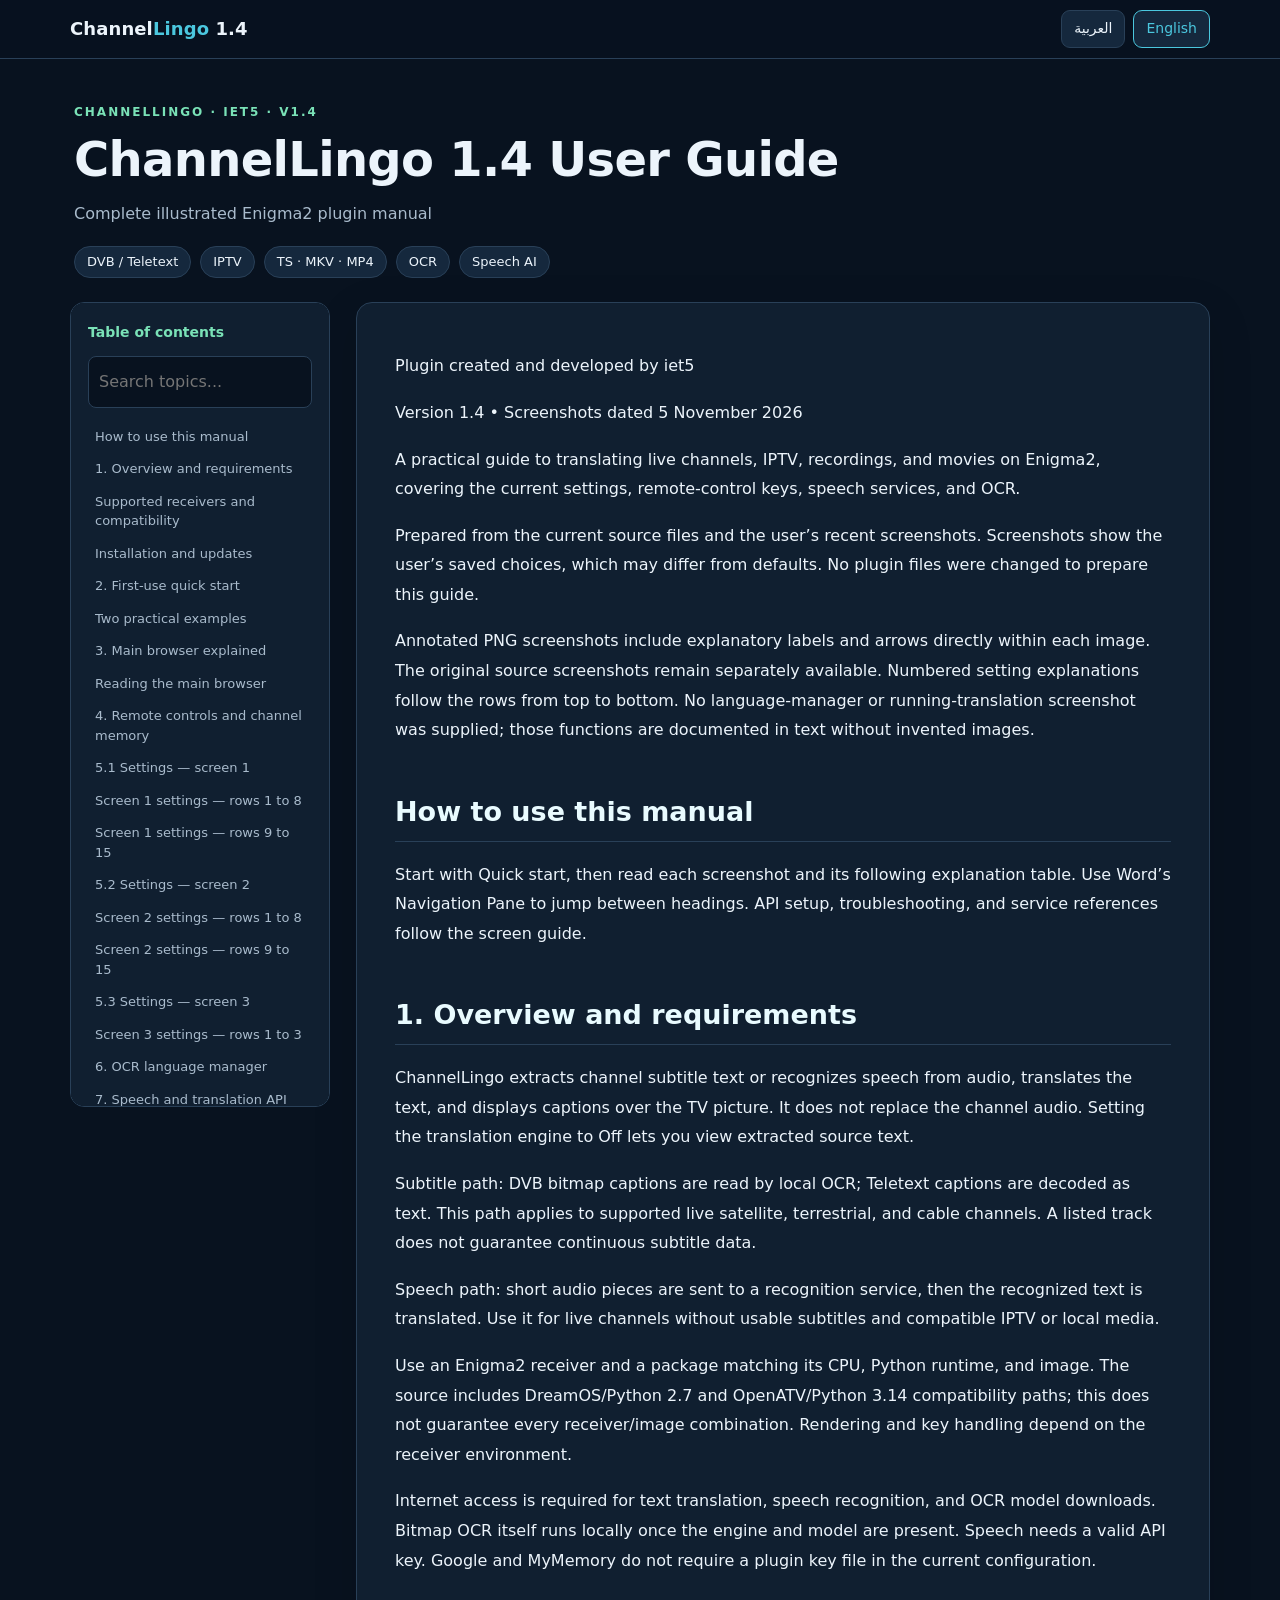
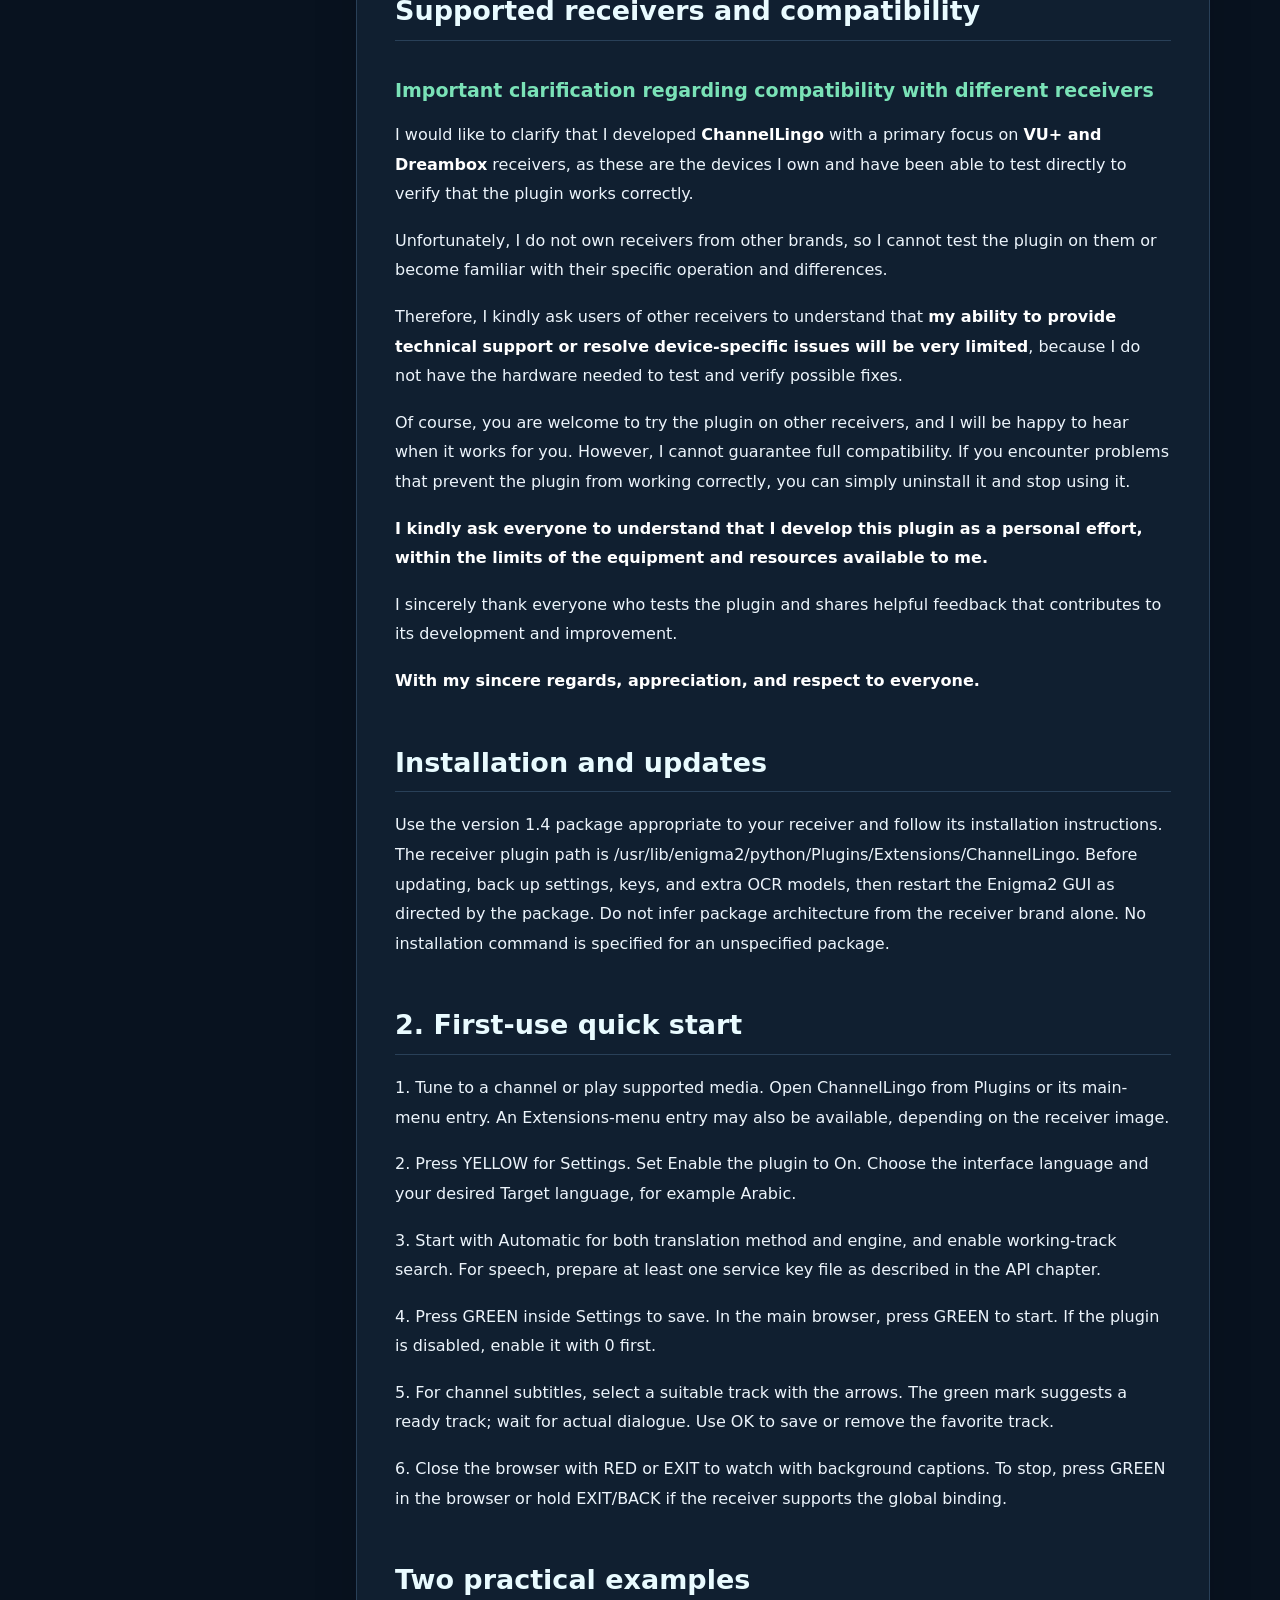
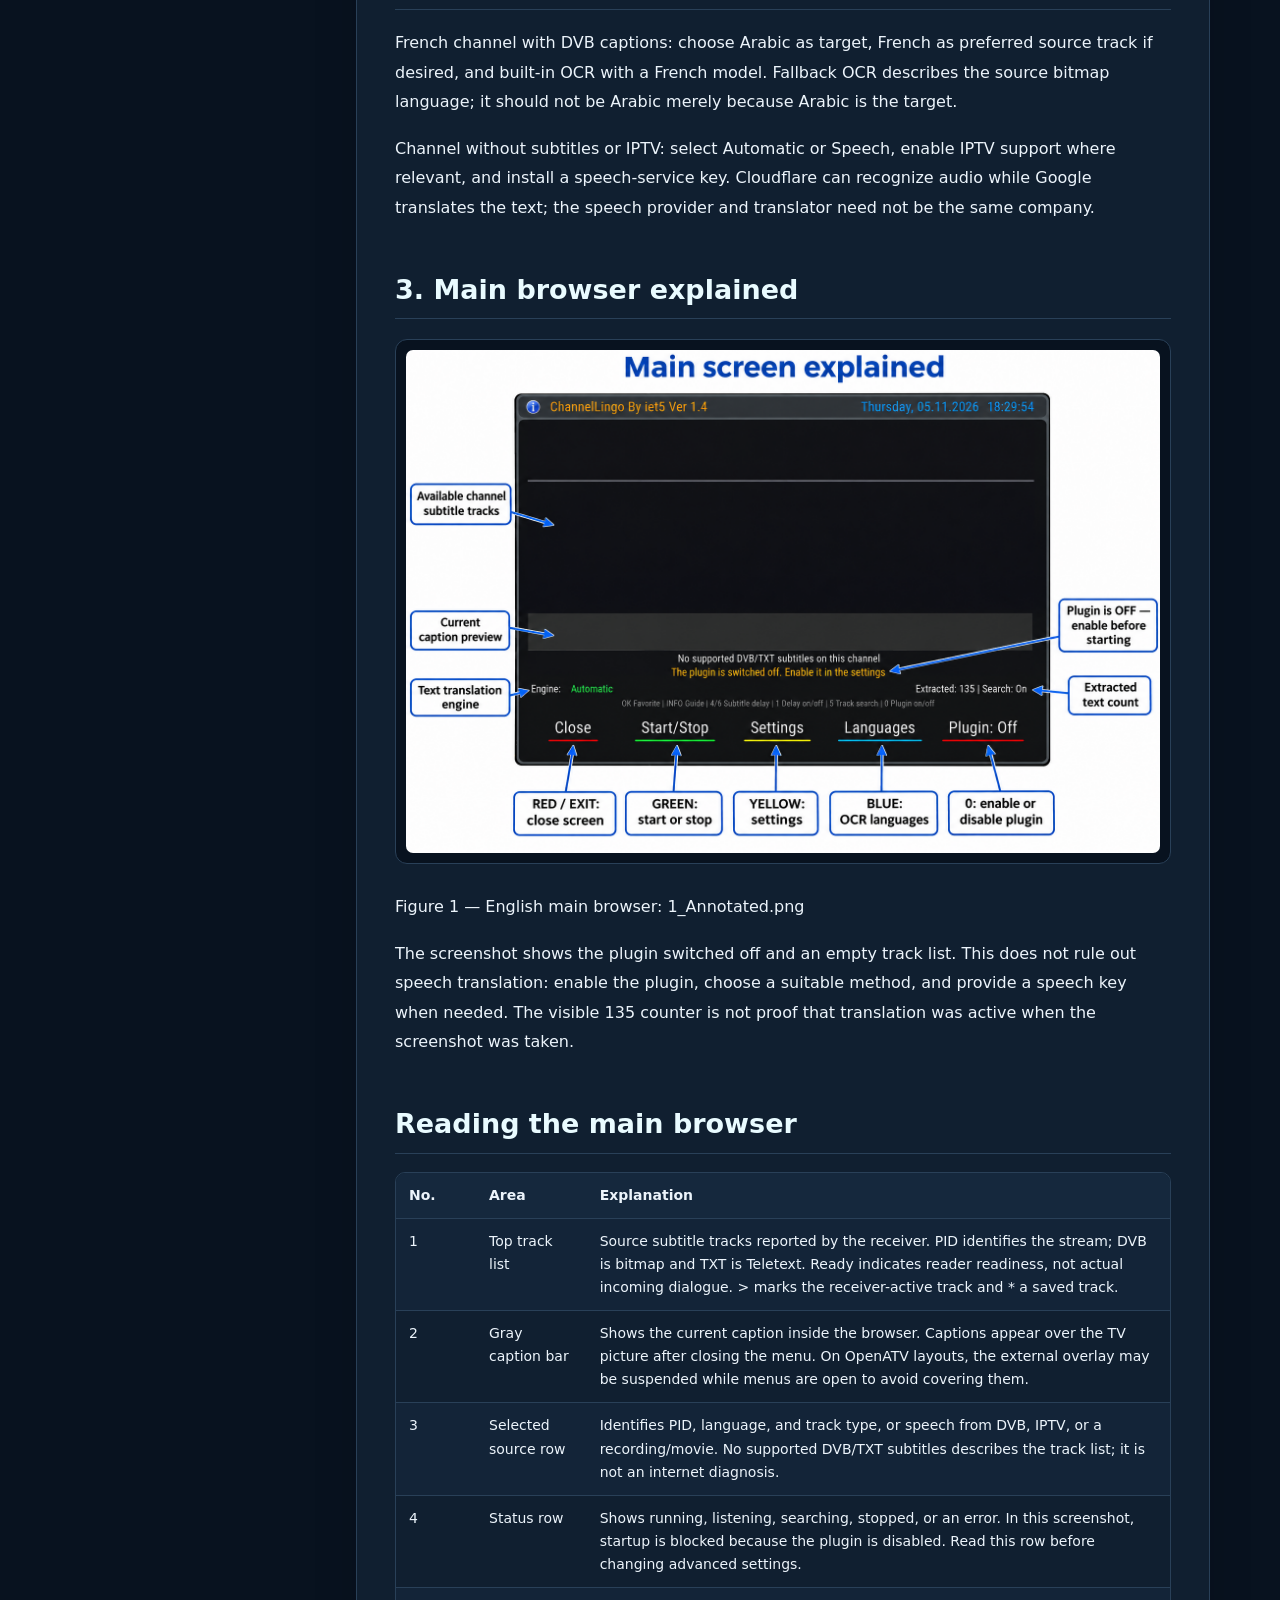
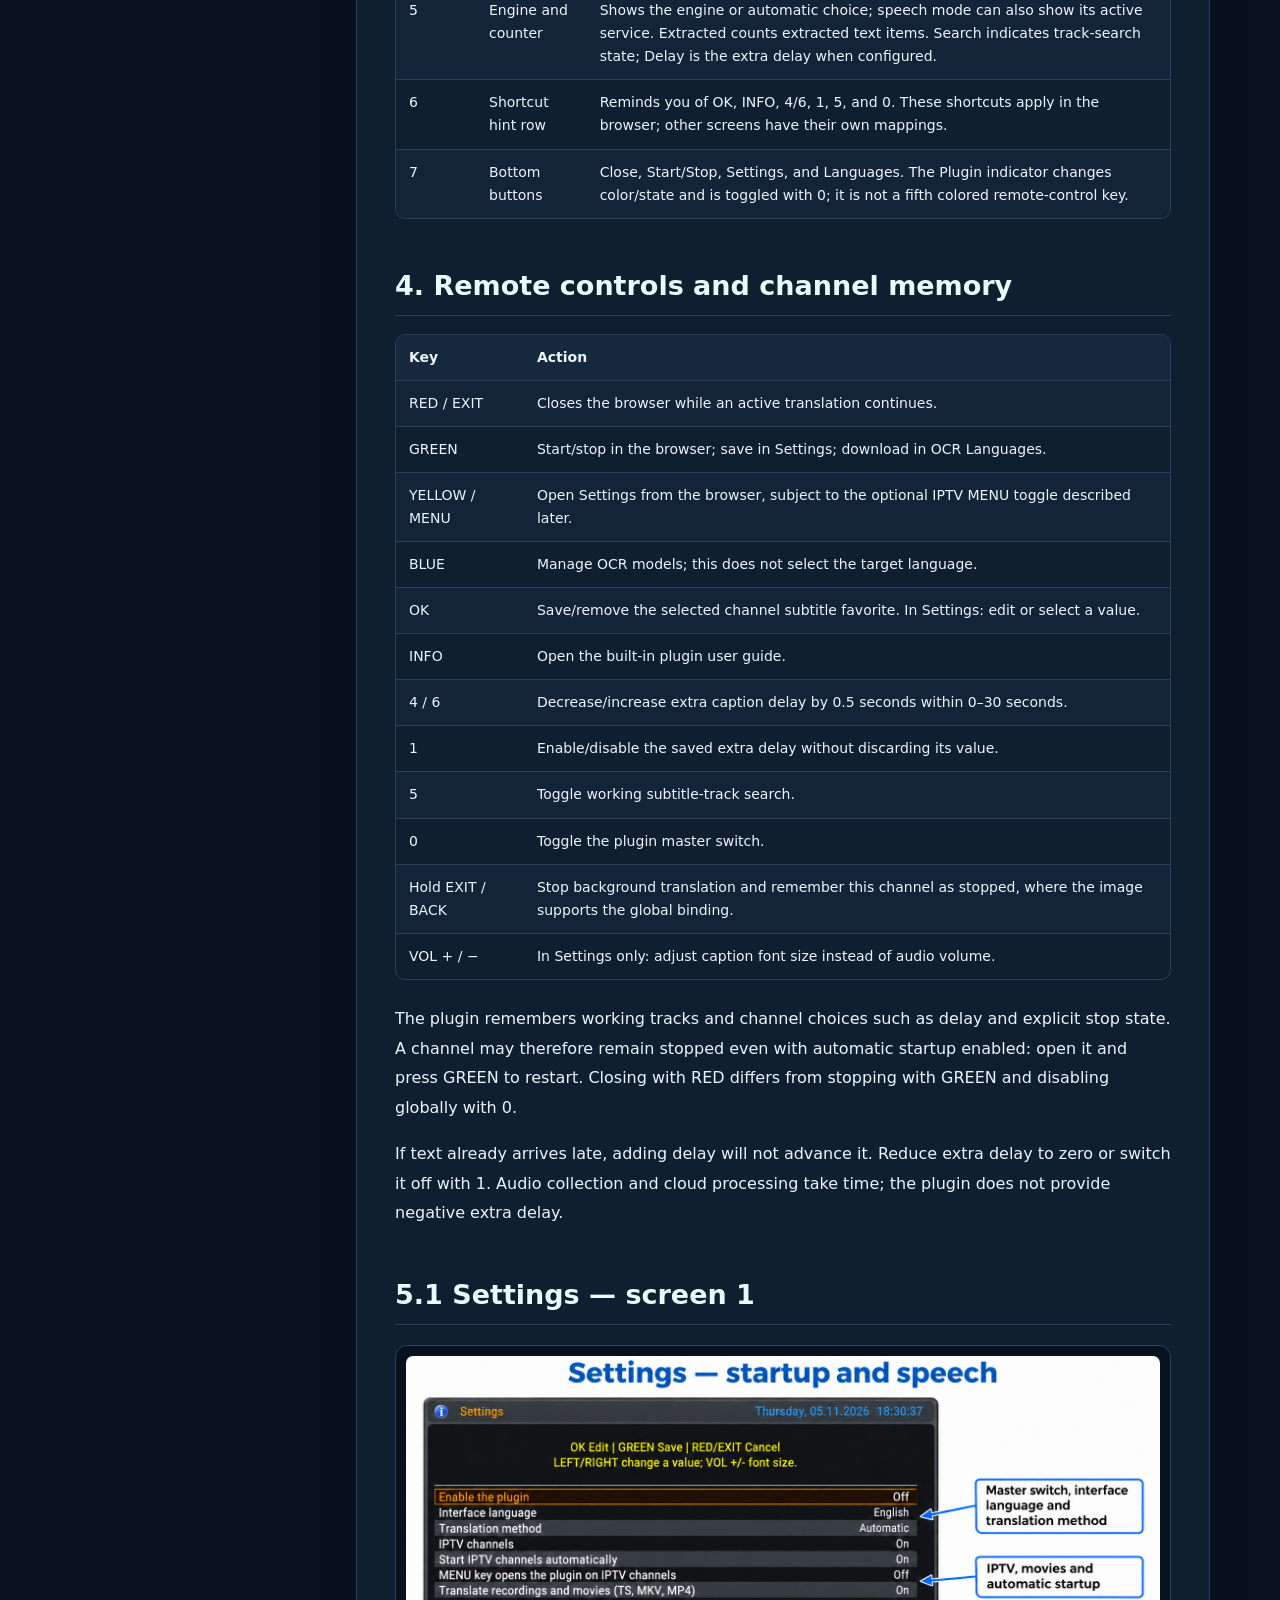
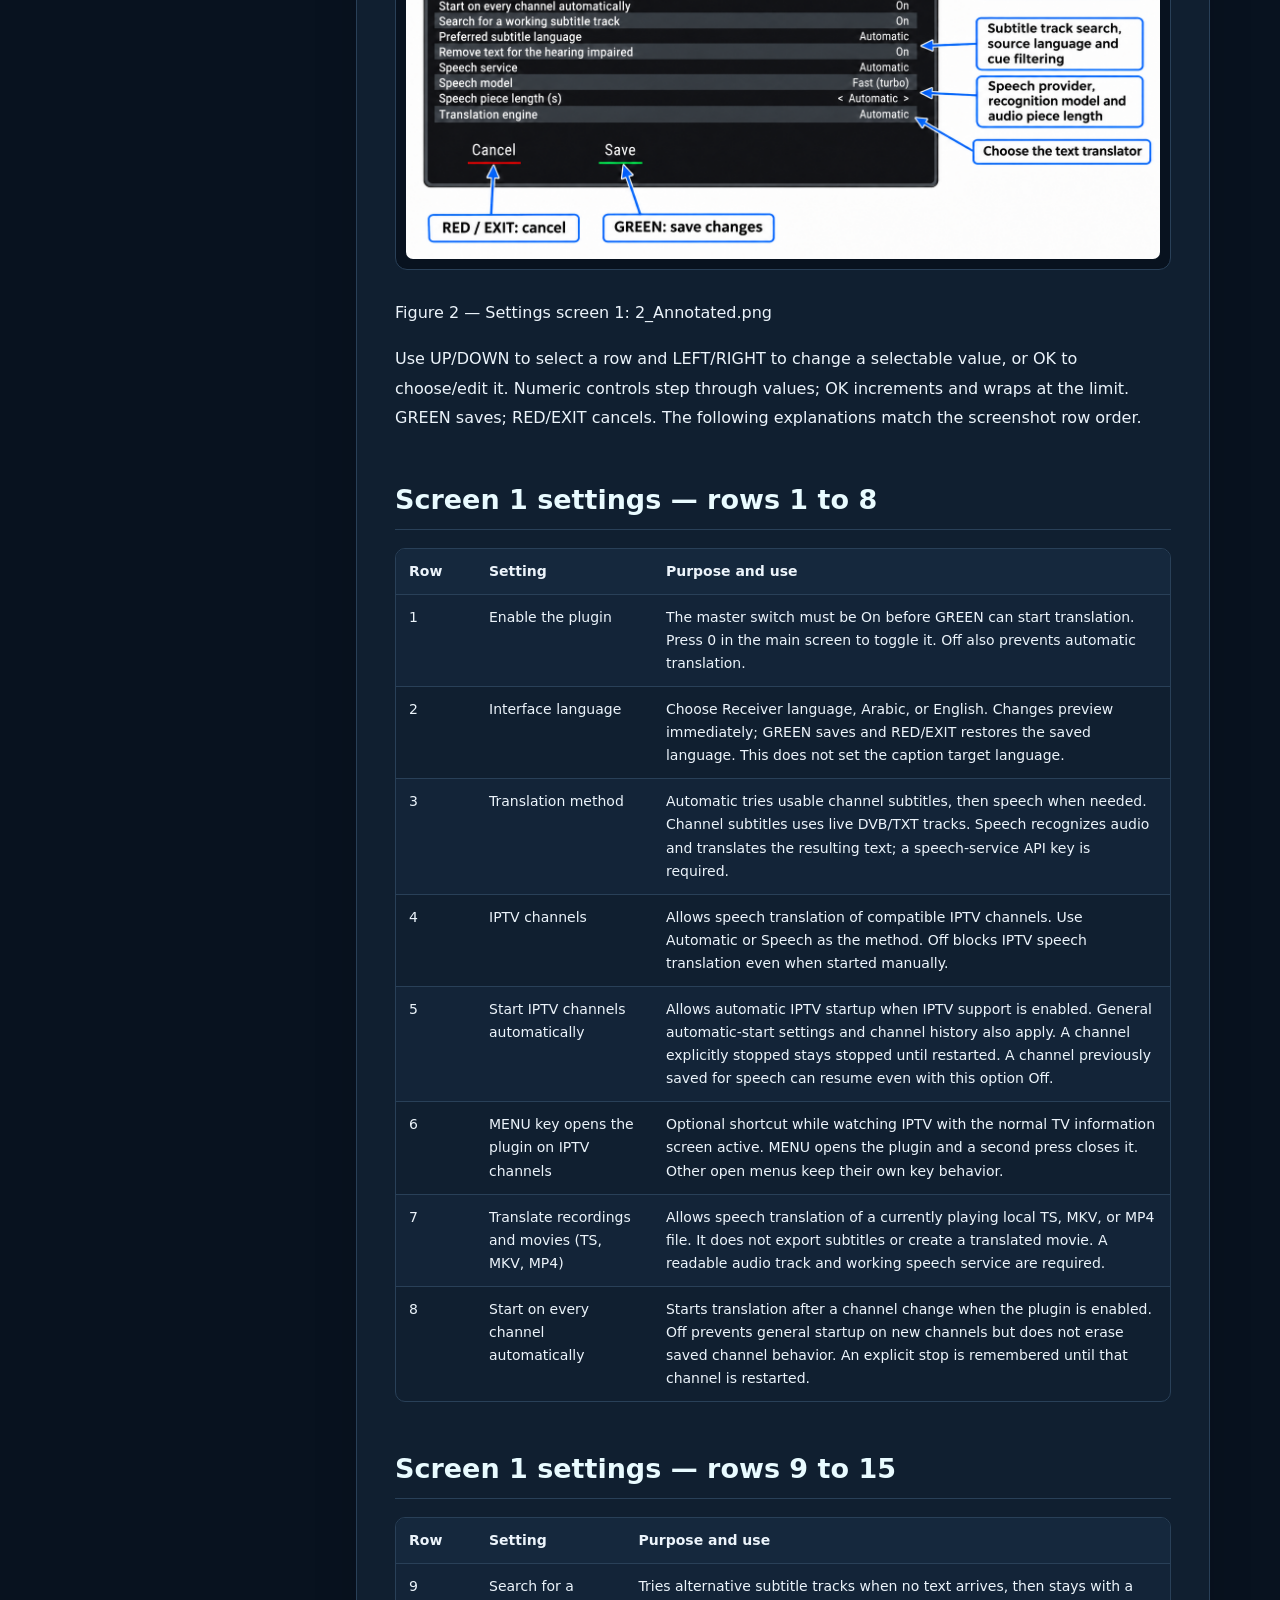
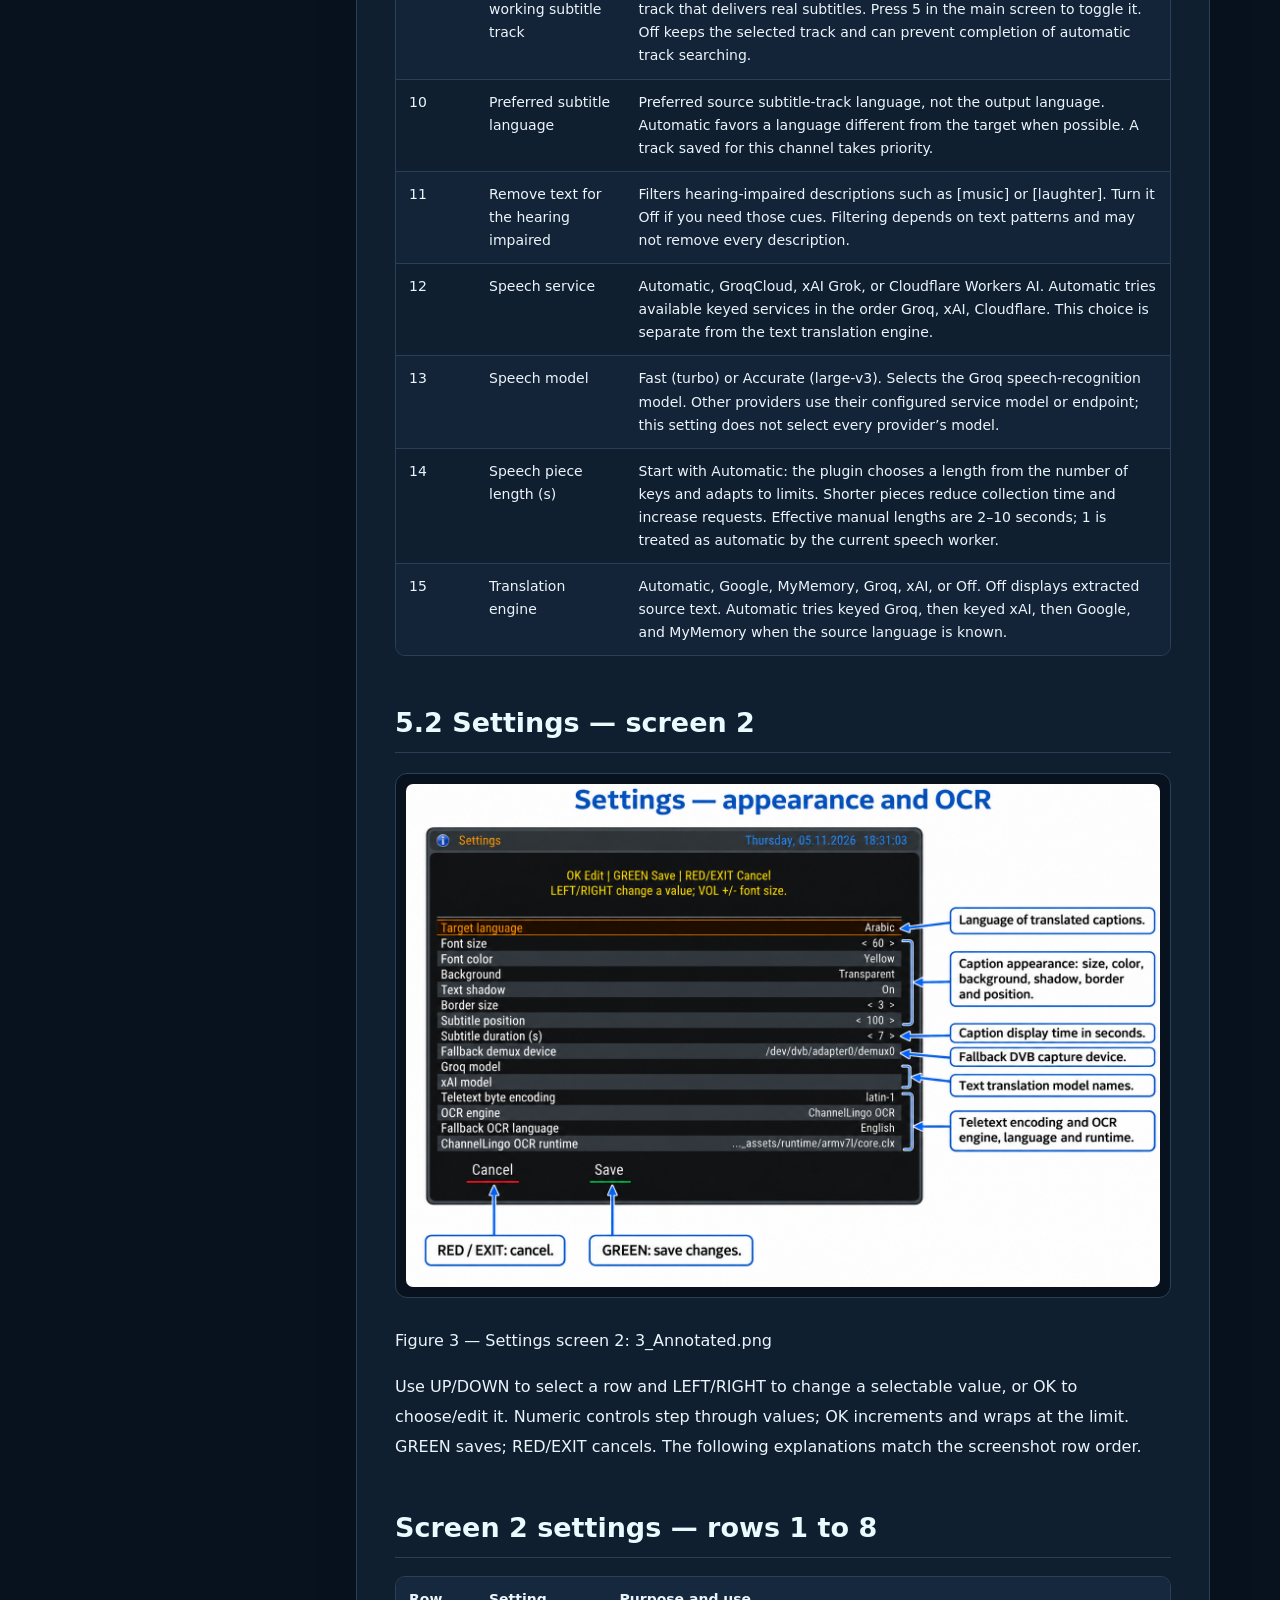
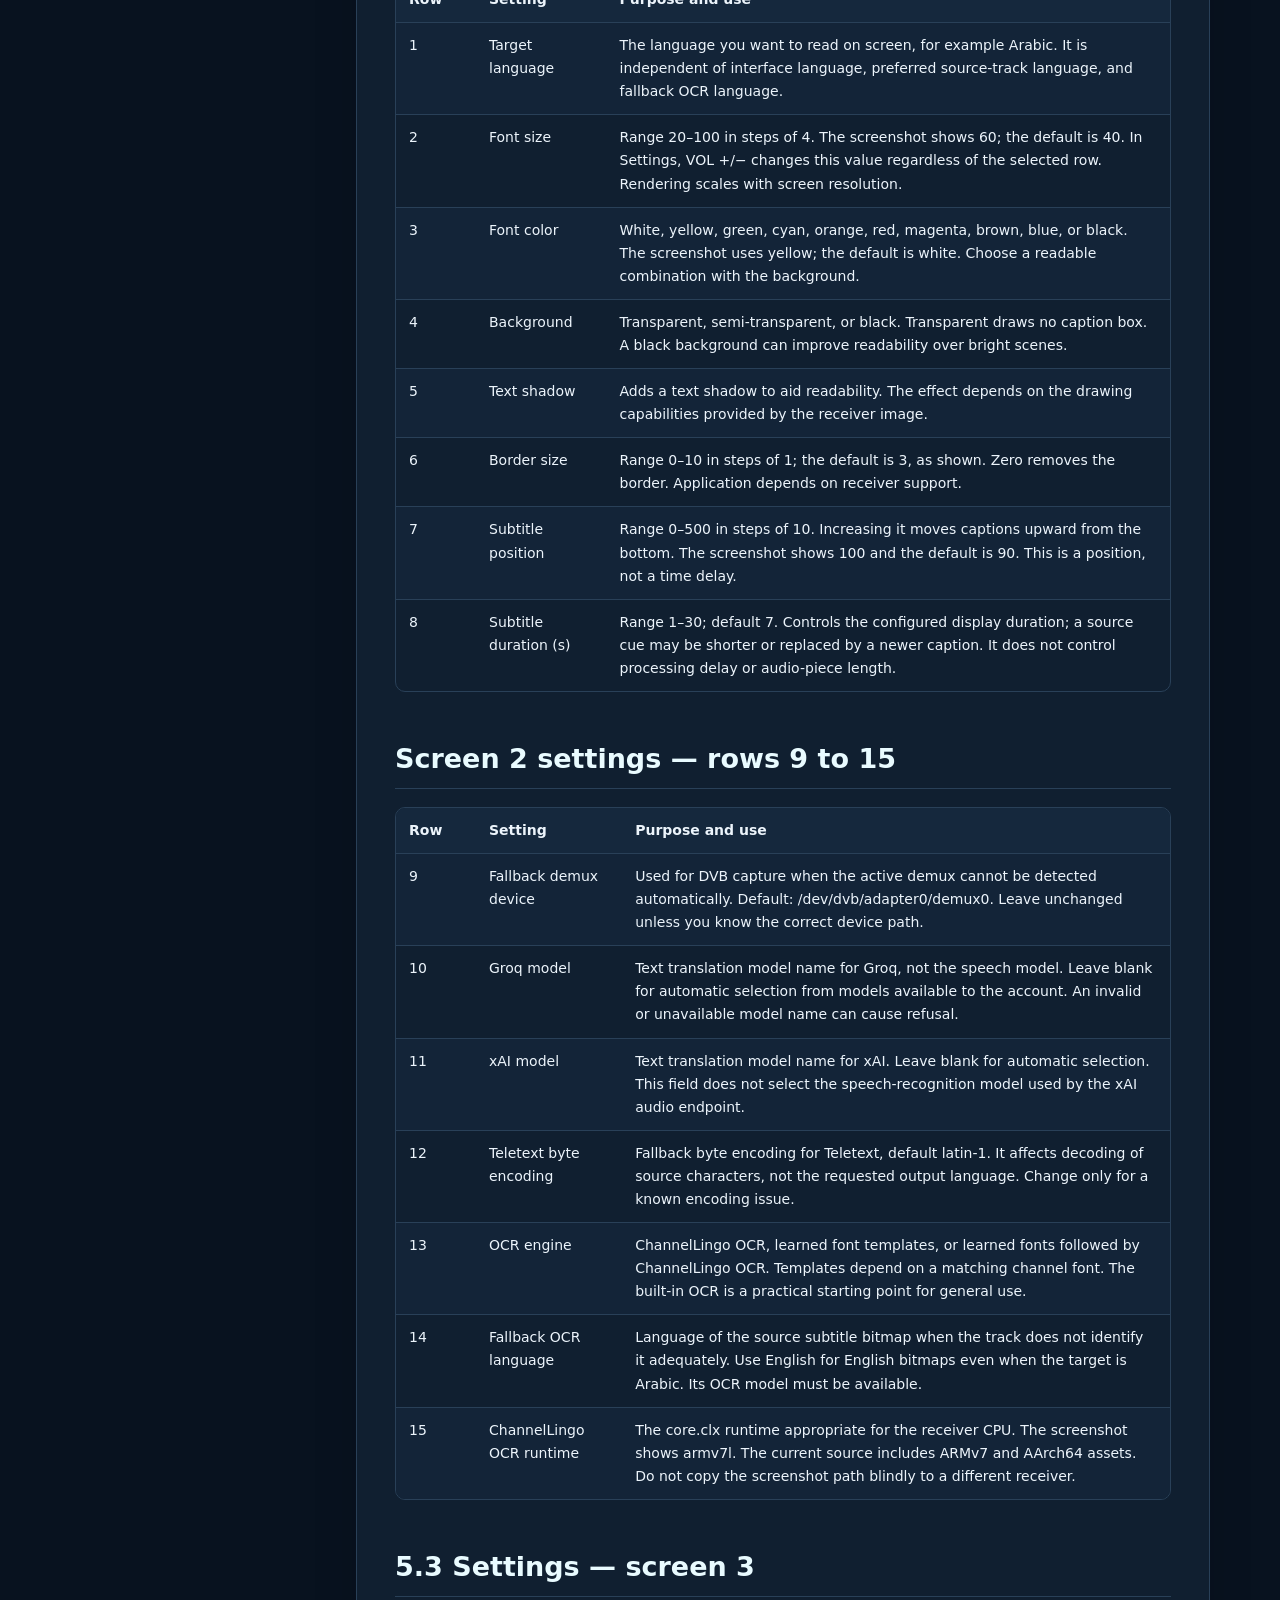
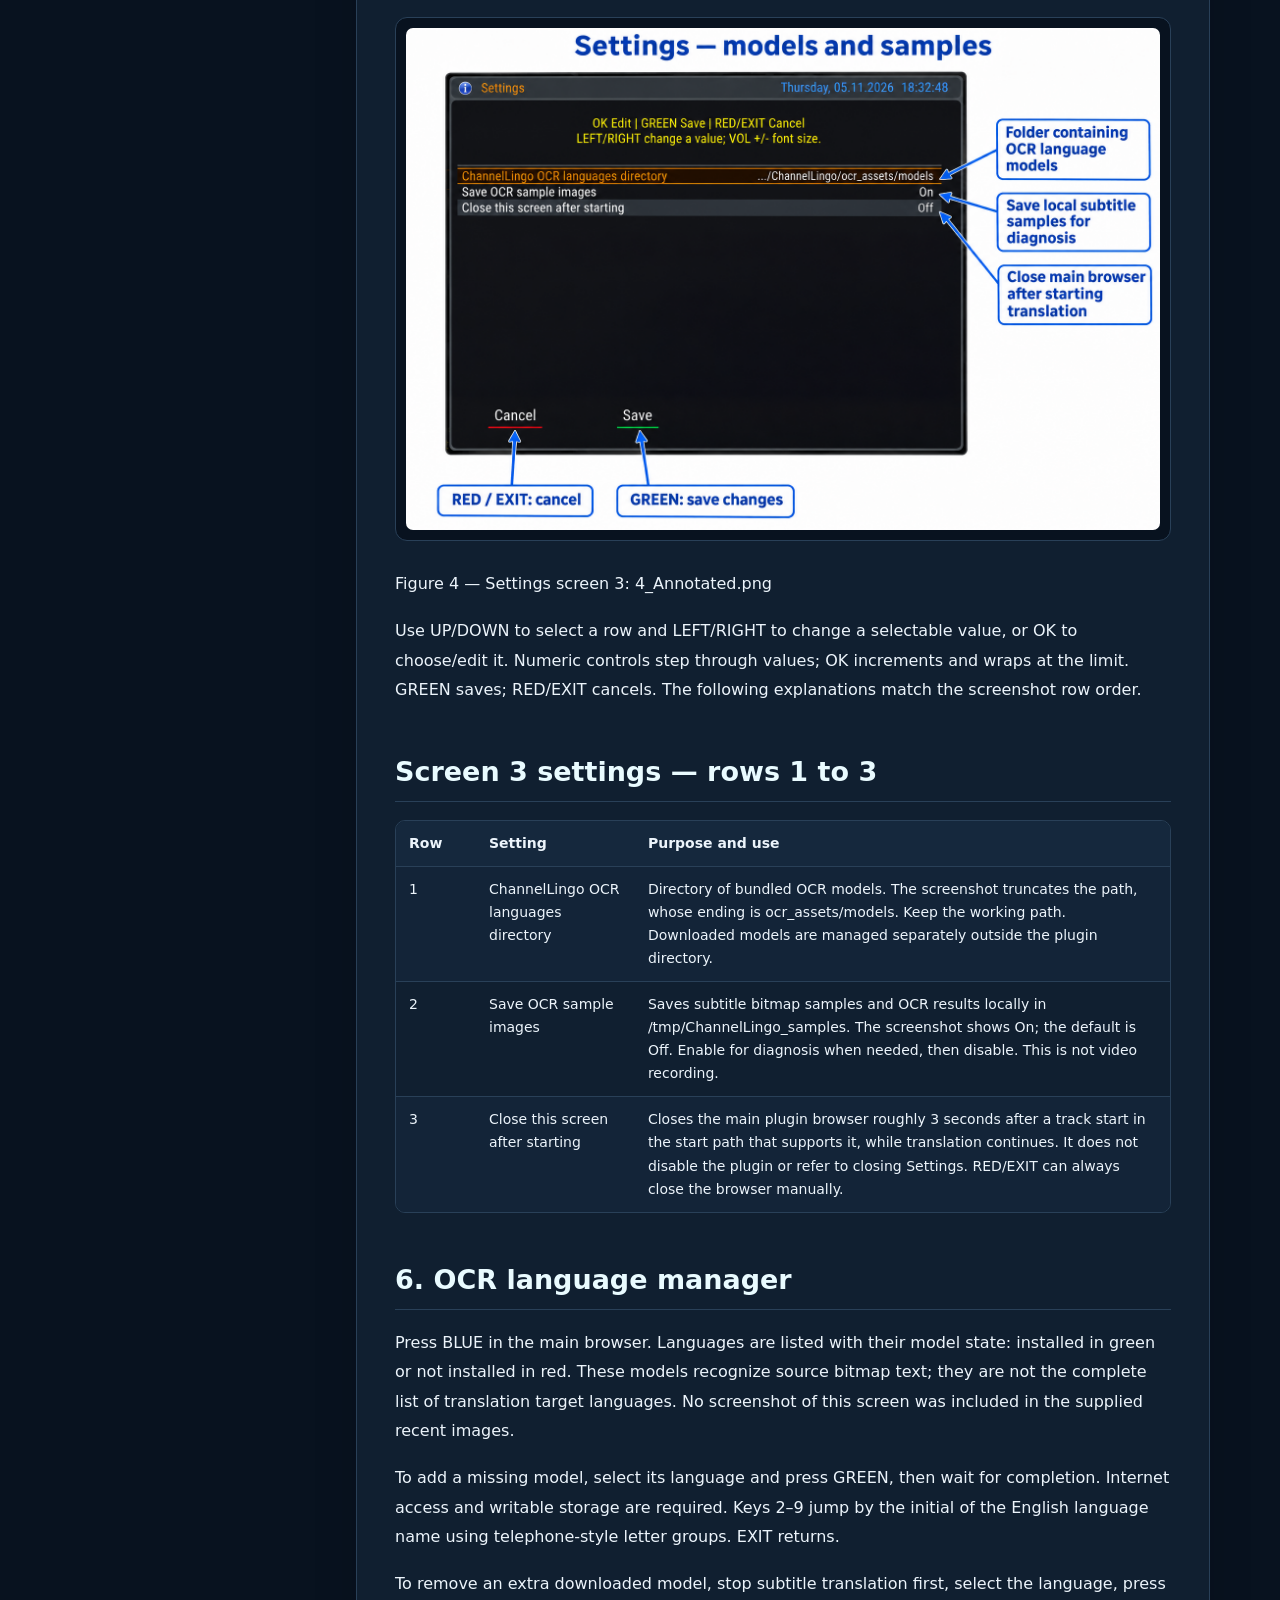
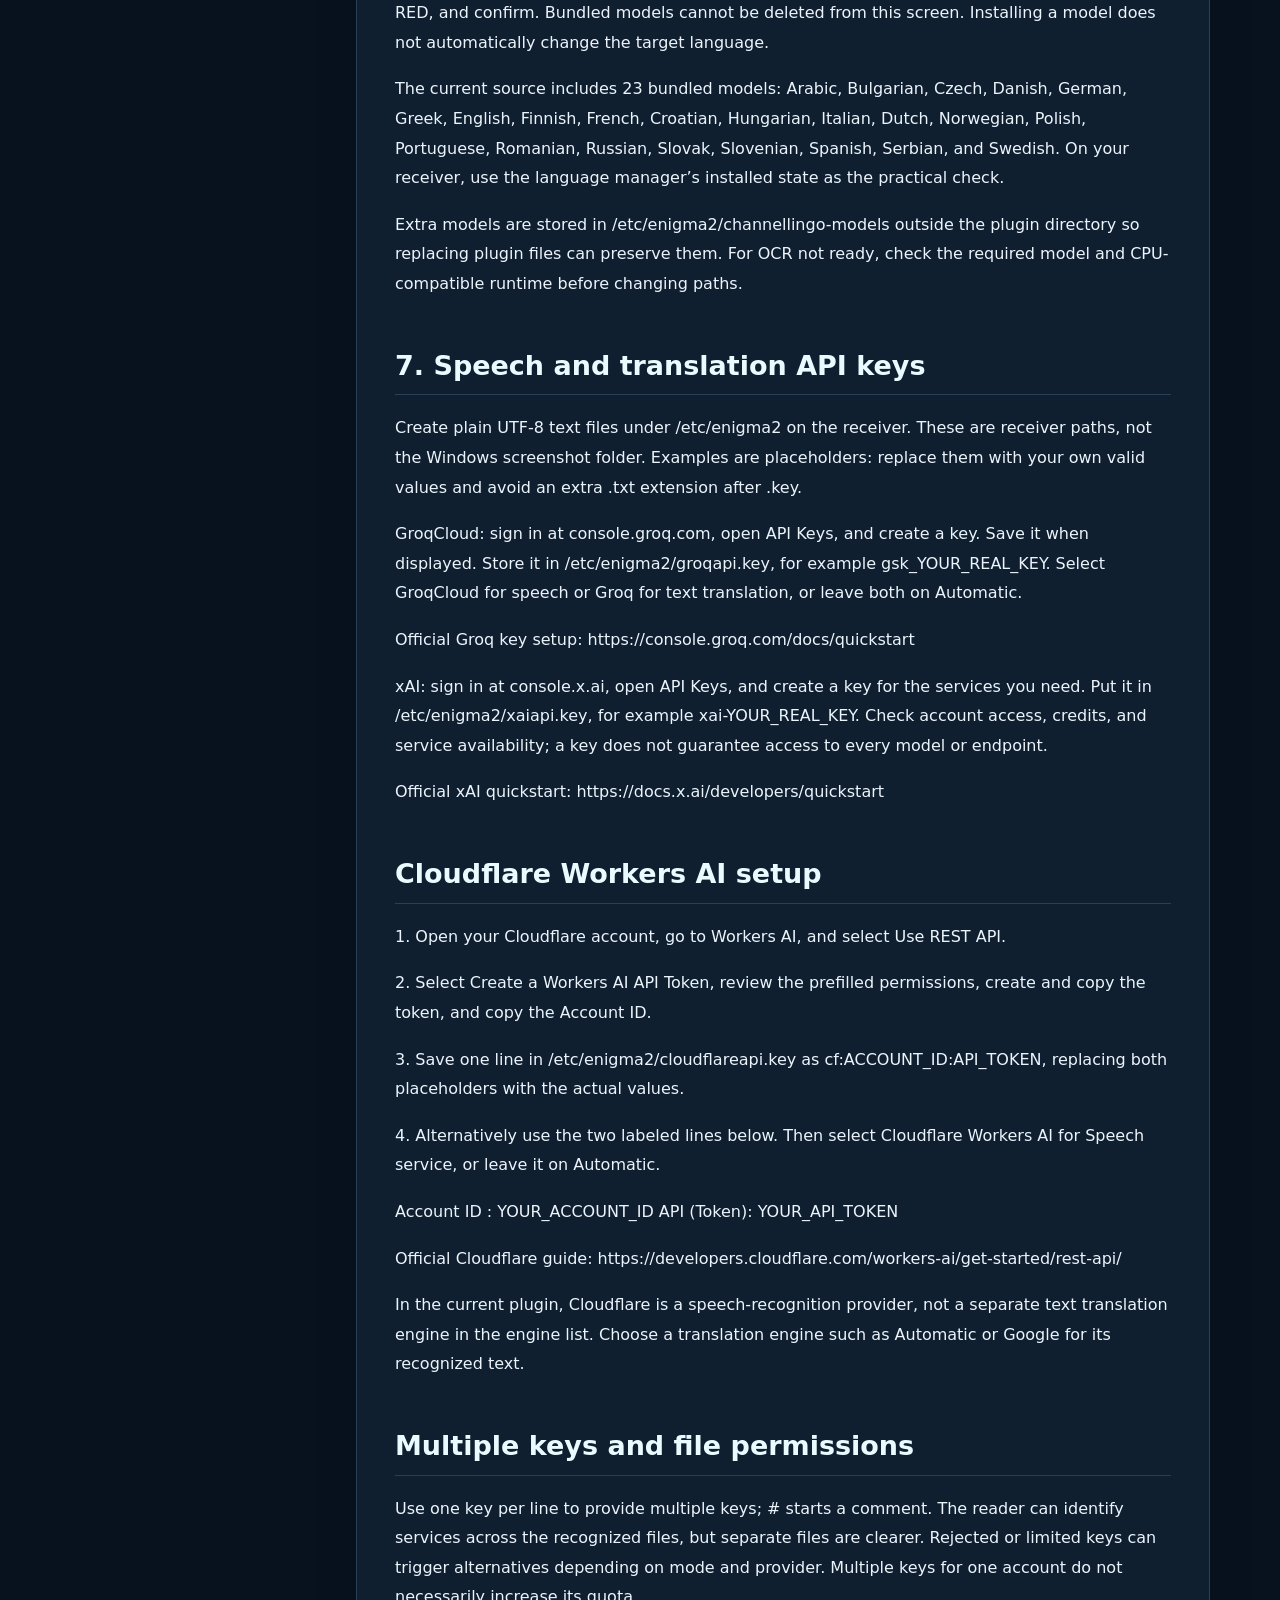
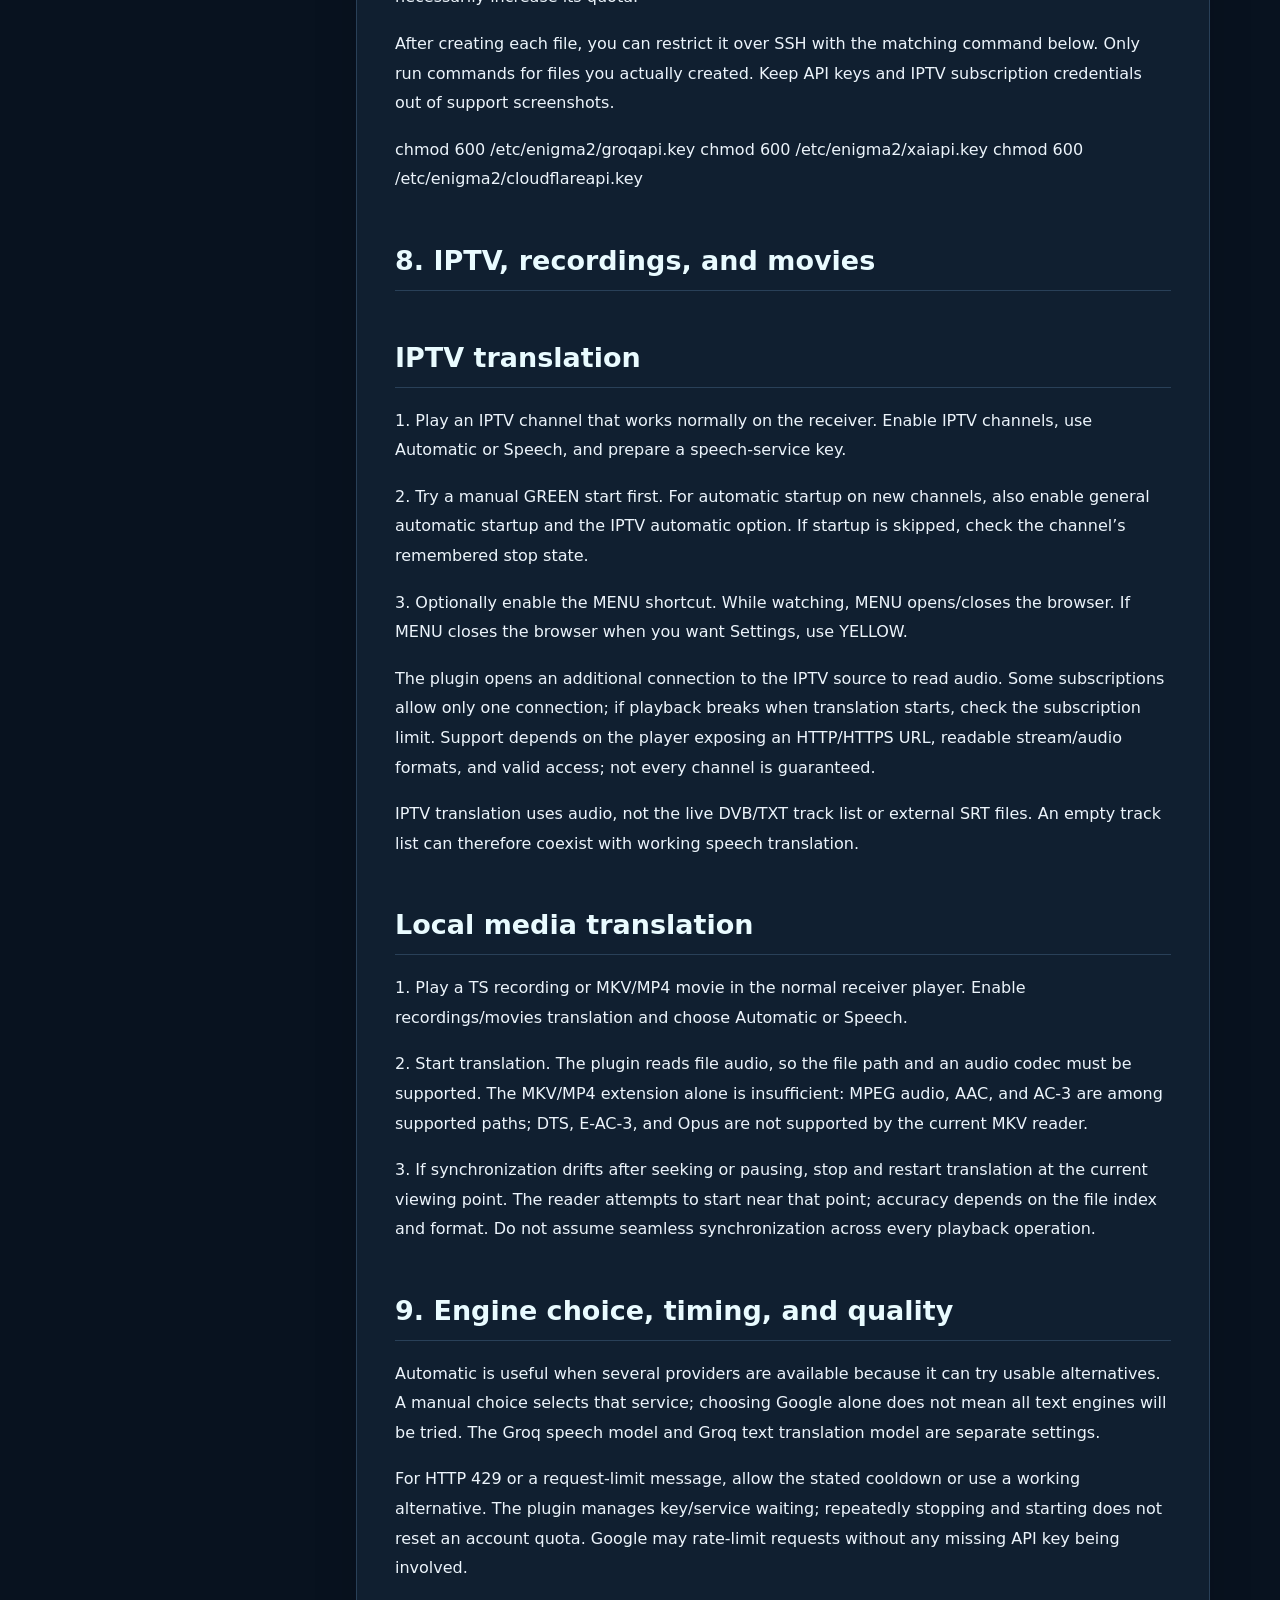
==== commit 01d11da3: "Add supported receiver compatibility section to English user guide" ====
--- a/User Guide/en.html
+++ b/User Guide/en.html
@@ -1,7 +1,7 @@
 <!doctype html><html lang="en" dir="ltr"><head><meta charset="utf-8"><meta name="viewport" content="width=device-width,initial-scale=1"><meta name="description" content="Complete illustrated Enigma2 plugin manual"><title>ChannelLingo 1.4 User Guide | iet5</title><link rel="stylesheet" href="style.css"><script src="app.js" defer></script></head><body>
 <header class="topbar"><div class="topbar-inner"><a class="brand" href="index.html">Channel<span>Lingo</span> 1.4</a><nav class="navlinks"><a href="ar.html" class="" lang="ar">العربية</a><a href="en.html" class="active" lang="en">English</a></nav></div></header>
 <section class="hero"><div class="eyebrow">ChannelLingo · iet5 · v1.4</div><h1>ChannelLingo 1.4 User Guide</h1><p>Complete illustrated Enigma2 plugin manual</p><div class="pills"><span class="pill">DVB / Teletext</span><span class="pill">IPTV</span><span class="pill">TS · MKV · MP4</span><span class="pill">OCR</span><span class="pill">Speech AI</span></div></section>
-<div class="layout"><aside class="sidebar"><h2>Table of contents</h2><input id="toc-search" type="search" placeholder="Search topics..." aria-label="Search topics..."><ul class="toc"><li><a class="" href="#section-1">How to use this manual</a></li><li><a class="" href="#section-2">1. Overview and requirements</a></li><li><a class="" href="#section-3">Installation and updates</a></li><li><a class="" href="#section-4">2. First-use quick start</a></li><li><a class="" href="#section-5">Two practical examples</a></li><li><a class="" href="#section-6">3. Main browser explained</a></li><li><a class="" href="#section-7">Reading the main browser</a></li><li><a class="" href="#section-8">4. Remote controls and channel memory</a></li><li><a class="" href="#section-9">5.1 Settings — screen 1</a></li><li><a class="" href="#section-10">Screen 1 settings — rows 1 to 8</a></li><li><a class="" href="#section-11">Screen 1 settings — rows 9 to 15</a></li><li><a class="" href="#section-12">5.2 Settings — screen 2</a></li><li><a class="" href="#section-13">Screen 2 settings — rows 1 to 8</a></li><li><a class="" href="#section-14">Screen 2 settings — rows 9 to 15</a></li><li><a class="" href="#section-15">5.3 Settings — screen 3</a></li><li><a class="" href="#section-16">Screen 3 settings — rows 1 to 3</a></li><li><a class="" href="#section-17">6. OCR language manager</a></li><li><a class="" href="#section-18">7. Speech and translation API keys</a></li><li><a class="" href="#section-19">Cloudflare Workers AI setup</a></li><li><a class="" href="#section-20">Multiple keys and file permissions</a></li><li><a class="" href="#section-21">8. IPTV, recordings, and movies</a></li><li><a class="" href="#section-22">IPTV translation</a></li><li><a class="" href="#section-23">Local media translation</a></li><li><a class="" href="#section-24">9. Engine choice, timing, and quality</a></li><li><a class="" href="#section-25">10. Troubleshooting</a></li><li><a class="" href="#section-26">Playback and display problems</a></li><li><a class="" href="#section-27">11. Files, support, and privacy</a></li></ul></aside><main class="content"><p class="intro">Plugin created and developed by iet5</p><p class="intro">Version 1.4 • Screenshots dated 5 November 2026</p><p>A practical guide to translating live channels, IPTV, recordings, and movies on Enigma2, covering the current settings, remote-control keys, speech services, and OCR.</p><p>Prepared from the current source files and the user’s recent screenshots. Screenshots show the user’s saved choices, which may differ from defaults. No plugin files were changed to prepare this guide.</p><p>Annotated PNG screenshots include explanatory labels and arrows directly within each image. The original source screenshots remain separately available. Numbered setting explanations follow the rows from top to bottom. No language-manager or running-translation screenshot was supplied; those functions are documented in text without invented images.</p><h2 id="section-1">How to use this manual</h2><p>Start with Quick start, then read each screenshot and its following explanation table. Use Word’s Navigation Pane to jump between headings. API setup, troubleshooting, and service references follow the screen guide.</p><h2 id="section-2">1. Overview and requirements</h2><p>ChannelLingo extracts channel subtitle text or recognizes speech from audio, translates the text, and displays captions over the TV picture. It does not replace the channel audio. Setting the translation engine to Off lets you view extracted source text.</p><p>Subtitle path: DVB bitmap captions are read by local OCR; Teletext captions are decoded as text. This path applies to supported live satellite, terrestrial, and cable channels. A listed track does not guarantee continuous subtitle data.</p><p>Speech path: short audio pieces are sent to a recognition service, then the recognized text is translated. Use it for live channels without usable subtitles and compatible IPTV or local media.</p><p>Use an Enigma2 receiver and a package matching its CPU, Python runtime, and image. The source includes DreamOS/Python 2.7 and OpenATV/Python 3.14 compatibility paths; this does not guarantee every receiver/image combination. Rendering and key handling depend on the receiver environment.</p><p>Internet access is required for text translation, speech recognition, and OCR model downloads. Bitmap OCR itself runs locally once the engine and model are present. Speech needs a valid API key. Google and MyMemory do not require a plugin key file in the current configuration.</p><h2 id="section-3">Installation and updates</h2><p>Use the version 1.4 package appropriate to your receiver and follow its installation instructions. The receiver plugin path is /usr/lib/enigma2/python/Plugins/Extensions/ChannelLingo. Before updating, back up settings, keys, and extra OCR models, then restart the Enigma2 GUI as directed by the package. Do not infer package architecture from the receiver brand alone. No installation command is specified for an unspecified package.</p><h2 id="section-4">2. First-use quick start</h2><p>1. Tune to a channel or play supported media. Open ChannelLingo from Plugins or its main-menu entry. An Extensions-menu entry may also be available, depending on the receiver image.</p><p>2. Press YELLOW for Settings. Set Enable the plugin to On. Choose the interface language and your desired Target language, for example Arabic.</p><p>3. Start with Automatic for both translation method and engine, and enable working-track search. For speech, prepare at least one service key file as described in the API chapter.</p><p>4. Press GREEN inside Settings to save. In the main browser, press GREEN to start. If the plugin is disabled, enable it with 0 first.</p><p>5. For channel subtitles, select a suitable track with the arrows. The green mark suggests a ready track; wait for actual dialogue. Use OK to save or remove the favorite track.</p><p>6. Close the browser with RED or EXIT to watch with background captions. To stop, press GREEN in the browser or hold EXIT/BACK if the receiver supports the global binding.</p><h2 id="section-5">Two practical examples</h2><p>French channel with DVB captions: choose Arabic as target, French as preferred source track if desired, and built-in OCR with a French model. Fallback OCR describes the source bitmap language; it should not be Arabic merely because Arabic is the target.</p><p>Channel without subtitles or IPTV: select Automatic or Speech, enable IPTV support where relevant, and install a speech-service key. Cloudflare can recognize audio while Google translates the text; the speech provider and translator need not be the same company.</p><h2 id="section-6">3. Main browser explained</h2><p></p><figure><img src="assets/en-5dbfe02739df.png" loading="lazy" alt="ChannelLingo en screenshot" /></figure><p>Figure 1 — English main browser: 1_Annotated.png</p><p>The screenshot shows the plugin switched off and an empty track list. This does not rule out speech translation: enable the plugin, choose a suitable method, and provide a speech key when needed. The visible 135 counter is not proof that translation was active when the screenshot was taken.</p><h2 id="section-7">Reading the main browser</h2><div class="table-wrap"><table><tr><th>No.</th><th>Area</th><th>Explanation</th></tr><tr><td>1</td><td>Top track list</td><td>Source subtitle tracks reported by the receiver. PID identifies the stream; DVB is bitmap and TXT is Teletext. Ready indicates reader readiness, not actual incoming dialogue. &gt; marks the receiver-active track and * a saved track.</td></tr><tr><td>2</td><td>Gray caption bar</td><td>Shows the current caption inside the browser. Captions appear over the TV picture after closing the menu. On OpenATV layouts, the external overlay may be suspended while menus are open to avoid covering them.</td></tr><tr><td>3</td><td>Selected source row</td><td>Identifies PID, language, and track type, or speech from DVB, IPTV, or a recording/movie. No supported DVB/TXT subtitles describes the track list; it is not an internet diagnosis.</td></tr><tr><td>4</td><td>Status row</td><td>Shows running, listening, searching, stopped, or an error. In this screenshot, startup is blocked because the plugin is disabled. Read this row before changing advanced settings.</td></tr><tr><td>5</td><td>Engine and counter</td><td>Shows the engine or automatic choice; speech mode can also show its active service. Extracted counts extracted text items. Search indicates track-search state; Delay is the extra delay when configured.</td></tr><tr><td>6</td><td>Shortcut hint row</td><td>Reminds you of OK, INFO, 4/6, 1, 5, and 0. These shortcuts apply in the browser; other screens have their own mappings.</td></tr><tr><td>7</td><td>Bottom buttons</td><td>Close, Start/Stop, Settings, and Languages. The Plugin indicator changes color/state and is toggled with 0; it is not a fifth colored remote-control key.</td></tr></table></div><h2 id="section-8">4. Remote controls and channel memory</h2><div class="table-wrap"><table><tr><th>Key</th><th>Action</th></tr><tr><td>RED / EXIT</td><td>Closes the browser while an active translation continues.</td></tr><tr><td>GREEN</td><td>Start/stop in the browser; save in Settings; download in OCR Languages.</td></tr><tr><td>YELLOW / MENU</td><td>Open Settings from the browser, subject to the optional IPTV MENU toggle described later.</td></tr><tr><td>BLUE</td><td>Manage OCR models; this does not select the target language.</td></tr><tr><td>OK</td><td>Save/remove the selected channel subtitle favorite. In Settings: edit or select a value.</td></tr><tr><td>INFO</td><td>Open the built-in plugin user guide.</td></tr><tr><td>4 / 6</td><td>Decrease/increase extra caption delay by 0.5 seconds within 0–30 seconds.</td></tr><tr><td>1</td><td>Enable/disable the saved extra delay without discarding its value.</td></tr><tr><td>5</td><td>Toggle working subtitle-track search.</td></tr><tr><td>0</td><td>Toggle the plugin master switch.</td></tr><tr><td>Hold EXIT / BACK</td><td>Stop background translation and remember this channel as stopped, where the image supports the global binding.</td></tr><tr><td>VOL + / −</td><td>In Settings only: adjust caption font size instead of audio volume.</td></tr></table></div><p>The plugin remembers working tracks and channel choices such as delay and explicit stop state. A channel may therefore remain stopped even with automatic startup enabled: open it and press GREEN to restart. Closing with RED differs from stopping with GREEN and disabling globally with 0.</p><p>If text already arrives late, adding delay will not advance it. Reduce extra delay to zero or switch it off with 1. Audio collection and cloud processing take time; the plugin does not provide negative extra delay.</p><h2 id="section-9">5.1 Settings — screen 1</h2><p></p><figure><img src="assets/en-c2ad0eb9da15.png" loading="lazy" alt="ChannelLingo en screenshot" /></figure><p>Figure 2 — Settings screen 1: 2_Annotated.png</p><p>Use UP/DOWN to select a row and LEFT/RIGHT to change a selectable value, or OK to choose/edit it. Numeric controls step through values; OK increments and wraps at the limit. GREEN saves; RED/EXIT cancels. The following explanations match the screenshot row order.</p><h2 id="section-10">Screen 1 settings — rows 1 to 8</h2><div class="table-wrap"><table><tr><th>Row</th><th>Setting</th><th>Purpose and use</th></tr><tr><td>1</td><td>Enable the plugin</td><td>The master switch must be On before GREEN can start translation. Press 0 in the main screen to toggle it. Off also prevents automatic translation.</td></tr><tr><td>2</td><td>Interface language</td><td>Choose Receiver language, Arabic, or English. Changes preview immediately; GREEN saves and RED/EXIT restores the saved language. This does not set the caption target language.</td></tr><tr><td>3</td><td>Translation method</td><td>Automatic tries usable channel subtitles, then speech when needed. Channel subtitles uses live DVB/TXT tracks. Speech recognizes audio and translates the resulting text; a speech-service API key is required.</td></tr><tr><td>4</td><td>IPTV channels</td><td>Allows speech translation of compatible IPTV channels. Use Automatic or Speech as the method. Off blocks IPTV speech translation even when started manually.</td></tr><tr><td>5</td><td>Start IPTV channels automatically</td><td>Allows automatic IPTV startup when IPTV support is enabled. General automatic-start settings and channel history also apply. A channel explicitly stopped stays stopped until restarted. A channel previously saved for speech can resume even with this option Off.</td></tr><tr><td>6</td><td>MENU key opens the plugin on IPTV channels</td><td>Optional shortcut while watching IPTV with the normal TV information screen active. MENU opens the plugin and a second press closes it. Other open menus keep their own key behavior.</td></tr><tr><td>7</td><td>Translate recordings and movies (TS, MKV, MP4)</td><td>Allows speech translation of a currently playing local TS, MKV, or MP4 file. It does not export subtitles or create a translated movie. A readable audio track and working speech service are required.</td></tr><tr><td>8</td><td>Start on every channel automatically</td><td>Starts translation after a channel change when the plugin is enabled. Off prevents general startup on new channels but does not erase saved channel behavior. An explicit stop is remembered until that channel is restarted.</td></tr></table></div><h2 id="section-11">Screen 1 settings — rows 9 to 15</h2><div class="table-wrap"><table><tr><th>Row</th><th>Setting</th><th>Purpose and use</th></tr><tr><td>9</td><td>Search for a working subtitle track</td><td>Tries alternative subtitle tracks when no text arrives, then stays with a track that delivers real subtitles. Press 5 in the main screen to toggle it. Off keeps the selected track and can prevent completion of automatic track searching.</td></tr><tr><td>10</td><td>Preferred subtitle language</td><td>Preferred source subtitle-track language, not the output language. Automatic favors a language different from the target when possible. A track saved for this channel takes priority.</td></tr><tr><td>11</td><td>Remove text for the hearing impaired</td><td>Filters hearing-impaired descriptions such as [music] or [laughter]. Turn it Off if you need those cues. Filtering depends on text patterns and may not remove every description.</td></tr><tr><td>12</td><td>Speech service</td><td>Automatic, GroqCloud, xAI Grok, or Cloudflare Workers AI. Automatic tries available keyed services in the order Groq, xAI, Cloudflare. This choice is separate from the text translation engine.</td></tr><tr><td>13</td><td>Speech model</td><td>Fast (turbo) or Accurate (large-v3). Selects the Groq speech-recognition model. Other providers use their configured service model or endpoint; this setting does not select every provider’s model.</td></tr><tr><td>14</td><td>Speech piece length (s)</td><td>Start with Automatic: the plugin chooses a length from the number of keys and adapts to limits. Shorter pieces reduce collection time and increase requests. Effective manual lengths are 2–10 seconds; 1 is treated as automatic by the current speech worker.</td></tr><tr><td>15</td><td>Translation engine</td><td>Automatic, Google, MyMemory, Groq, xAI, or Off. Off displays extracted source text. Automatic tries keyed Groq, then keyed xAI, then Google, and MyMemory when the source language is known.</td></tr></table></div><h2 id="section-12">5.2 Settings — screen 2</h2><p></p><figure><img src="assets/en-7561e30e8f61.png" loading="lazy" alt="ChannelLingo en screenshot" /></figure><p>Figure 3 — Settings screen 2: 3_Annotated.png</p><p>Use UP/DOWN to select a row and LEFT/RIGHT to change a selectable value, or OK to choose/edit it. Numeric controls step through values; OK increments and wraps at the limit. GREEN saves; RED/EXIT cancels. The following explanations match the screenshot row order.</p><h2 id="section-13">Screen 2 settings — rows 1 to 8</h2><div class="table-wrap"><table><tr><th>Row</th><th>Setting</th><th>Purpose and use</th></tr><tr><td>1</td><td>Target language</td><td>The language you want to read on screen, for example Arabic. It is independent of interface language, preferred source-track language, and fallback OCR language.</td></tr><tr><td>2</td><td>Font size</td><td>Range 20–100 in steps of 4. The screenshot shows 60; the default is 40. In Settings, VOL +/− changes this value regardless of the selected row. Rendering scales with screen resolution.</td></tr><tr><td>3</td><td>Font color</td><td>White, yellow, green, cyan, orange, red, magenta, brown, blue, or black. The screenshot uses yellow; the default is white. Choose a readable combination with the background.</td></tr><tr><td>4</td><td>Background</td><td>Transparent, semi-transparent, or black. Transparent draws no caption box. A black background can improve readability over bright scenes.</td></tr><tr><td>5</td><td>Text shadow</td><td>Adds a text shadow to aid readability. The effect depends on the drawing capabilities provided by the receiver image.</td></tr><tr><td>6</td><td>Border size</td><td>Range 0–10 in steps of 1; the default is 3, as shown. Zero removes the border. Application depends on receiver support.</td></tr><tr><td>7</td><td>Subtitle position</td><td>Range 0–500 in steps of 10. Increasing it moves captions upward from the bottom. The screenshot shows 100 and the default is 90. This is a position, not a time delay.</td></tr><tr><td>8</td><td>Subtitle duration (s)</td><td>Range 1–30; default 7. Controls the configured display duration; a source cue may be shorter or replaced by a newer caption. It does not control processing delay or audio-piece length.</td></tr></table></div><h2 id="section-14">Screen 2 settings — rows 9 to 15</h2><div class="table-wrap"><table><tr><th>Row</th><th>Setting</th><th>Purpose and use</th></tr><tr><td>9</td><td>Fallback demux device</td><td>Used for DVB capture when the active demux cannot be detected automatically. Default: /dev/dvb/adapter0/demux0. Leave unchanged unless you know the correct device path.</td></tr><tr><td>10</td><td>Groq model</td><td>Text translation model name for Groq, not the speech model. Leave blank for automatic selection from models available to the account. An invalid or unavailable model name can cause refusal.</td></tr><tr><td>11</td><td>xAI model</td><td>Text translation model name for xAI. Leave blank for automatic selection. This field does not select the speech-recognition model used by the xAI audio endpoint.</td></tr><tr><td>12</td><td>Teletext byte encoding</td><td>Fallback byte encoding for Teletext, default latin-1. It affects decoding of source characters, not the requested output language. Change only for a known encoding issue.</td></tr><tr><td>13</td><td>OCR engine</td><td>ChannelLingo OCR, learned font templates, or learned fonts followed by ChannelLingo OCR. Templates depend on a matching channel font. The built-in OCR is a practical starting point for general use.</td></tr><tr><td>14</td><td>Fallback OCR language</td><td>Language of the source subtitle bitmap when the track does not identify it adequately. Use English for English bitmaps even when the target is Arabic. Its OCR model must be available.</td></tr><tr><td>15</td><td>ChannelLingo OCR runtime</td><td>The core.clx runtime appropriate for the receiver CPU. The screenshot shows armv7l. The current source includes ARMv7 and AArch64 assets. Do not copy the screenshot path blindly to a different receiver.</td></tr></table></div><h2 id="section-15">5.3 Settings — screen 3</h2><p></p><figure><img src="assets/en-b631c32f0aeb.png" loading="lazy" alt="ChannelLingo en screenshot" /></figure><p>Figure 4 — Settings screen 3: 4_Annotated.png</p><p>Use UP/DOWN to select a row and LEFT/RIGHT to change a selectable value, or OK to choose/edit it. Numeric controls step through values; OK increments and wraps at the limit. GREEN saves; RED/EXIT cancels. The following explanations match the screenshot row order.</p><h2 id="section-16">Screen 3 settings — rows 1 to 3</h2><div class="table-wrap"><table><tr><th>Row</th><th>Setting</th><th>Purpose and use</th></tr><tr><td>1</td><td>ChannelLingo OCR languages directory</td><td>Directory of bundled OCR models. The screenshot truncates the path, whose ending is ocr_assets/models. Keep the working path. Downloaded models are managed separately outside the plugin directory.</td></tr><tr><td>2</td><td>Save OCR sample images</td><td>Saves subtitle bitmap samples and OCR results locally in /tmp/ChannelLingo_samples. The screenshot shows On; the default is Off. Enable for diagnosis when needed, then disable. This is not video recording.</td></tr><tr><td>3</td><td>Close this screen after starting</td><td>Closes the main plugin browser roughly 3 seconds after a track start in the start path that supports it, while translation continues. It does not disable the plugin or refer to closing Settings. RED/EXIT can always close the browser manually.</td></tr></table></div><h2 id="section-17">6. OCR language manager</h2><p>Press BLUE in the main browser. Languages are listed with their model state: installed in green or not installed in red. These models recognize source bitmap text; they are not the complete list of translation target languages. No screenshot of this screen was included in the supplied recent images.</p><p>To add a missing model, select its language and press GREEN, then wait for completion. Internet access and writable storage are required. Keys 2–9 jump by the initial of the English language name using telephone-style letter groups. EXIT returns.</p><p>To remove an extra downloaded model, stop subtitle translation first, select the language, press RED, and confirm. Bundled models cannot be deleted from this screen. Installing a model does not automatically change the target language.</p><p>The current source includes 23 bundled models: Arabic, Bulgarian, Czech, Danish, German, Greek, English, Finnish, French, Croatian, Hungarian, Italian, Dutch, Norwegian, Polish, Portuguese, Romanian, Russian, Slovak, Slovenian, Spanish, Serbian, and Swedish. On your receiver, use the language manager’s installed state as the practical check.</p><p>Extra models are stored in /etc/enigma2/channellingo-models outside the plugin directory so replacing plugin files can preserve them. For OCR not ready, check the required model and CPU-compatible runtime before changing paths.</p><h2 id="section-18">7. Speech and translation API keys</h2><p>Create plain UTF-8 text files under /etc/enigma2 on the receiver. These are receiver paths, not the Windows screenshot folder. Examples are placeholders: replace them with your own valid values and avoid an extra .txt extension after .key.</p><p>GroqCloud: sign in at console.groq.com, open API Keys, and create a key. Save it when displayed. Store it in /etc/enigma2/groqapi.key, for example gsk_YOUR_REAL_KEY. Select GroqCloud for speech or Groq for text translation, or leave both on Automatic.</p><p>Official Groq key setup: https://console.groq.com/docs/quickstart</p><p>xAI: sign in at console.x.ai, open API Keys, and create a key for the services you need. Put it in /etc/enigma2/xaiapi.key, for example xai-YOUR_REAL_KEY. Check account access, credits, and service availability; a key does not guarantee access to every model or endpoint.</p><p>Official xAI quickstart: https://docs.x.ai/developers/quickstart</p><h2 id="section-19">Cloudflare Workers AI setup</h2><p>1. Open your Cloudflare account, go to Workers AI, and select Use REST API.</p><p>2. Select Create a Workers AI API Token, review the prefilled permissions, create and copy the token, and copy the Account ID.</p><p>3. Save one line in /etc/enigma2/cloudflareapi.key as cf:ACCOUNT_ID:API_TOKEN, replacing both placeholders with the actual values.</p><p>4. Alternatively use the two labeled lines below. Then select Cloudflare Workers AI for Speech service, or leave it on Automatic.</p><p>Account ID : YOUR_ACCOUNT_ID
+<div class="layout"><aside class="sidebar"><h2>Table of contents</h2><input id="toc-search" type="search" placeholder="Search topics..." aria-label="Search topics..."><ul class="toc"><li><a class="" href="#section-1">How to use this manual</a></li><li><a class="" href="#section-2">1. Overview and requirements</a></li><li><a class="" href="#supported-devices">Supported receivers and compatibility</a></li><li><a class="" href="#section-3">Installation and updates</a></li><li><a class="" href="#section-4">2. First-use quick start</a></li><li><a class="" href="#section-5">Two practical examples</a></li><li><a class="" href="#section-6">3. Main browser explained</a></li><li><a class="" href="#section-7">Reading the main browser</a></li><li><a class="" href="#section-8">4. Remote controls and channel memory</a></li><li><a class="" href="#section-9">5.1 Settings — screen 1</a></li><li><a class="" href="#section-10">Screen 1 settings — rows 1 to 8</a></li><li><a class="" href="#section-11">Screen 1 settings — rows 9 to 15</a></li><li><a class="" href="#section-12">5.2 Settings — screen 2</a></li><li><a class="" href="#section-13">Screen 2 settings — rows 1 to 8</a></li><li><a class="" href="#section-14">Screen 2 settings — rows 9 to 15</a></li><li><a class="" href="#section-15">5.3 Settings — screen 3</a></li><li><a class="" href="#section-16">Screen 3 settings — rows 1 to 3</a></li><li><a class="" href="#section-17">6. OCR language manager</a></li><li><a class="" href="#section-18">7. Speech and translation API keys</a></li><li><a class="" href="#section-19">Cloudflare Workers AI setup</a></li><li><a class="" href="#section-20">Multiple keys and file permissions</a></li><li><a class="" href="#section-21">8. IPTV, recordings, and movies</a></li><li><a class="" href="#section-22">IPTV translation</a></li><li><a class="" href="#section-23">Local media translation</a></li><li><a class="" href="#section-24">9. Engine choice, timing, and quality</a></li><li><a class="" href="#section-25">10. Troubleshooting</a></li><li><a class="" href="#section-26">Playback and display problems</a></li><li><a class="" href="#section-27">11. Files, support, and privacy</a></li></ul></aside><main class="content"><p class="intro">Plugin created and developed by iet5</p><p class="intro">Version 1.4 • Screenshots dated 5 November 2026</p><p>A practical guide to translating live channels, IPTV, recordings, and movies on Enigma2, covering the current settings, remote-control keys, speech services, and OCR.</p><p>Prepared from the current source files and the user’s recent screenshots. Screenshots show the user’s saved choices, which may differ from defaults. No plugin files were changed to prepare this guide.</p><p>Annotated PNG screenshots include explanatory labels and arrows directly within each image. The original source screenshots remain separately available. Numbered setting explanations follow the rows from top to bottom. No language-manager or running-translation screenshot was supplied; those functions are documented in text without invented images.</p><h2 id="section-1">How to use this manual</h2><p>Start with Quick start, then read each screenshot and its following explanation table. Use Word’s Navigation Pane to jump between headings. API setup, troubleshooting, and service references follow the screen guide.</p><h2 id="section-2">1. Overview and requirements</h2><p>ChannelLingo extracts channel subtitle text or recognizes speech from audio, translates the text, and displays captions over the TV picture. It does not replace the channel audio. Setting the translation engine to Off lets you view extracted source text.</p><p>Subtitle path: DVB bitmap captions are read by local OCR; Teletext captions are decoded as text. This path applies to supported live satellite, terrestrial, and cable channels. A listed track does not guarantee continuous subtitle data.</p><p>Speech path: short audio pieces are sent to a recognition service, then the recognized text is translated. Use it for live channels without usable subtitles and compatible IPTV or local media.</p><p>Use an Enigma2 receiver and a package matching its CPU, Python runtime, and image. The source includes DreamOS/Python 2.7 and OpenATV/Python 3.14 compatibility paths; this does not guarantee every receiver/image combination. Rendering and key handling depend on the receiver environment.</p><p>Internet access is required for text translation, speech recognition, and OCR model downloads. Bitmap OCR itself runs locally once the engine and model are present. Speech needs a valid API key. Google and MyMemory do not require a plugin key file in the current configuration.</p><section class="compatibility-section" aria-labelledby="supported-devices"><h2 id="supported-devices">Supported receivers and compatibility</h2><h3>Important clarification regarding compatibility with different receivers</h3><p>I would like to clarify that I developed <strong>ChannelLingo</strong> with a primary focus on <strong>VU+ and Dreambox</strong> receivers, as these are the devices I own and have been able to test directly to verify that the plugin works correctly.</p><p>Unfortunately, I do not own receivers from other brands, so I cannot test the plugin on them or become familiar with their specific operation and differences.</p><p>Therefore, I kindly ask users of other receivers to understand that <strong>my ability to provide technical support or resolve device-specific issues will be very limited</strong>, because I do not have the hardware needed to test and verify possible fixes.</p><p>Of course, you are welcome to try the plugin on other receivers, and I will be happy to hear when it works for you. However, I cannot guarantee full compatibility. If you encounter problems that prevent the plugin from working correctly, you can simply uninstall it and stop using it.</p><p><strong>I kindly ask everyone to understand that I develop this plugin as a personal effort, within the limits of the equipment and resources available to me.</strong></p><p>I sincerely thank everyone who tests the plugin and shares helpful feedback that contributes to its development and improvement.</p><p><strong>With my sincere regards, appreciation, and respect to everyone.</strong></p></section><h2 id="section-3">Installation and updates</h2><p>Use the version 1.4 package appropriate to your receiver and follow its installation instructions. The receiver plugin path is /usr/lib/enigma2/python/Plugins/Extensions/ChannelLingo. Before updating, back up settings, keys, and extra OCR models, then restart the Enigma2 GUI as directed by the package. Do not infer package architecture from the receiver brand alone. No installation command is specified for an unspecified package.</p><h2 id="section-4">2. First-use quick start</h2><p>1. Tune to a channel or play supported media. Open ChannelLingo from Plugins or its main-menu entry. An Extensions-menu entry may also be available, depending on the receiver image.</p><p>2. Press YELLOW for Settings. Set Enable the plugin to On. Choose the interface language and your desired Target language, for example Arabic.</p><p>3. Start with Automatic for both translation method and engine, and enable working-track search. For speech, prepare at least one service key file as described in the API chapter.</p><p>4. Press GREEN inside Settings to save. In the main browser, press GREEN to start. If the plugin is disabled, enable it with 0 first.</p><p>5. For channel subtitles, select a suitable track with the arrows. The green mark suggests a ready track; wait for actual dialogue. Use OK to save or remove the favorite track.</p><p>6. Close the browser with RED or EXIT to watch with background captions. To stop, press GREEN in the browser or hold EXIT/BACK if the receiver supports the global binding.</p><h2 id="section-5">Two practical examples</h2><p>French channel with DVB captions: choose Arabic as target, French as preferred source track if desired, and built-in OCR with a French model. Fallback OCR describes the source bitmap language; it should not be Arabic merely because Arabic is the target.</p><p>Channel without subtitles or IPTV: select Automatic or Speech, enable IPTV support where relevant, and install a speech-service key. Cloudflare can recognize audio while Google translates the text; the speech provider and translator need not be the same company.</p><h2 id="section-6">3. Main browser explained</h2><p></p><figure><img src="assets/en-5dbfe02739df.png" loading="lazy" alt="ChannelLingo en screenshot" /></figure><p>Figure 1 — English main browser: 1_Annotated.png</p><p>The screenshot shows the plugin switched off and an empty track list. This does not rule out speech translation: enable the plugin, choose a suitable method, and provide a speech key when needed. The visible 135 counter is not proof that translation was active when the screenshot was taken.</p><h2 id="section-7">Reading the main browser</h2><div class="table-wrap"><table><tr><th>No.</th><th>Area</th><th>Explanation</th></tr><tr><td>1</td><td>Top track list</td><td>Source subtitle tracks reported by the receiver. PID identifies the stream; DVB is bitmap and TXT is Teletext. Ready indicates reader readiness, not actual incoming dialogue. &gt; marks the receiver-active track and * a saved track.</td></tr><tr><td>2</td><td>Gray caption bar</td><td>Shows the current caption inside the browser. Captions appear over the TV picture after closing the menu. On OpenATV layouts, the external overlay may be suspended while menus are open to avoid covering them.</td></tr><tr><td>3</td><td>Selected source row</td><td>Identifies PID, language, and track type, or speech from DVB, IPTV, or a recording/movie. No supported DVB/TXT subtitles describes the track list; it is not an internet diagnosis.</td></tr><tr><td>4</td><td>Status row</td><td>Shows running, listening, searching, stopped, or an error. In this screenshot, startup is blocked because the plugin is disabled. Read this row before changing advanced settings.</td></tr><tr><td>5</td><td>Engine and counter</td><td>Shows the engine or automatic choice; speech mode can also show its active service. Extracted counts extracted text items. Search indicates track-search state; Delay is the extra delay when configured.</td></tr><tr><td>6</td><td>Shortcut hint row</td><td>Reminds you of OK, INFO, 4/6, 1, 5, and 0. These shortcuts apply in the browser; other screens have their own mappings.</td></tr><tr><td>7</td><td>Bottom buttons</td><td>Close, Start/Stop, Settings, and Languages. The Plugin indicator changes color/state and is toggled with 0; it is not a fifth colored remote-control key.</td></tr></table></div><h2 id="section-8">4. Remote controls and channel memory</h2><div class="table-wrap"><table><tr><th>Key</th><th>Action</th></tr><tr><td>RED / EXIT</td><td>Closes the browser while an active translation continues.</td></tr><tr><td>GREEN</td><td>Start/stop in the browser; save in Settings; download in OCR Languages.</td></tr><tr><td>YELLOW / MENU</td><td>Open Settings from the browser, subject to the optional IPTV MENU toggle described later.</td></tr><tr><td>BLUE</td><td>Manage OCR models; this does not select the target language.</td></tr><tr><td>OK</td><td>Save/remove the selected channel subtitle favorite. In Settings: edit or select a value.</td></tr><tr><td>INFO</td><td>Open the built-in plugin user guide.</td></tr><tr><td>4 / 6</td><td>Decrease/increase extra caption delay by 0.5 seconds within 0–30 seconds.</td></tr><tr><td>1</td><td>Enable/disable the saved extra delay without discarding its value.</td></tr><tr><td>5</td><td>Toggle working subtitle-track search.</td></tr><tr><td>0</td><td>Toggle the plugin master switch.</td></tr><tr><td>Hold EXIT / BACK</td><td>Stop background translation and remember this channel as stopped, where the image supports the global binding.</td></tr><tr><td>VOL + / −</td><td>In Settings only: adjust caption font size instead of audio volume.</td></tr></table></div><p>The plugin remembers working tracks and channel choices such as delay and explicit stop state. A channel may therefore remain stopped even with automatic startup enabled: open it and press GREEN to restart. Closing with RED differs from stopping with GREEN and disabling globally with 0.</p><p>If text already arrives late, adding delay will not advance it. Reduce extra delay to zero or switch it off with 1. Audio collection and cloud processing take time; the plugin does not provide negative extra delay.</p><h2 id="section-9">5.1 Settings — screen 1</h2><p></p><figure><img src="assets/en-c2ad0eb9da15.png" loading="lazy" alt="ChannelLingo en screenshot" /></figure><p>Figure 2 — Settings screen 1: 2_Annotated.png</p><p>Use UP/DOWN to select a row and LEFT/RIGHT to change a selectable value, or OK to choose/edit it. Numeric controls step through values; OK increments and wraps at the limit. GREEN saves; RED/EXIT cancels. The following explanations match the screenshot row order.</p><h2 id="section-10">Screen 1 settings — rows 1 to 8</h2><div class="table-wrap"><table><tr><th>Row</th><th>Setting</th><th>Purpose and use</th></tr><tr><td>1</td><td>Enable the plugin</td><td>The master switch must be On before GREEN can start translation. Press 0 in the main screen to toggle it. Off also prevents automatic translation.</td></tr><tr><td>2</td><td>Interface language</td><td>Choose Receiver language, Arabic, or English. Changes preview immediately; GREEN saves and RED/EXIT restores the saved language. This does not set the caption target language.</td></tr><tr><td>3</td><td>Translation method</td><td>Automatic tries usable channel subtitles, then speech when needed. Channel subtitles uses live DVB/TXT tracks. Speech recognizes audio and translates the resulting text; a speech-service API key is required.</td></tr><tr><td>4</td><td>IPTV channels</td><td>Allows speech translation of compatible IPTV channels. Use Automatic or Speech as the method. Off blocks IPTV speech translation even when started manually.</td></tr><tr><td>5</td><td>Start IPTV channels automatically</td><td>Allows automatic IPTV startup when IPTV support is enabled. General automatic-start settings and channel history also apply. A channel explicitly stopped stays stopped until restarted. A channel previously saved for speech can resume even with this option Off.</td></tr><tr><td>6</td><td>MENU key opens the plugin on IPTV channels</td><td>Optional shortcut while watching IPTV with the normal TV information screen active. MENU opens the plugin and a second press closes it. Other open menus keep their own key behavior.</td></tr><tr><td>7</td><td>Translate recordings and movies (TS, MKV, MP4)</td><td>Allows speech translation of a currently playing local TS, MKV, or MP4 file. It does not export subtitles or create a translated movie. A readable audio track and working speech service are required.</td></tr><tr><td>8</td><td>Start on every channel automatically</td><td>Starts translation after a channel change when the plugin is enabled. Off prevents general startup on new channels but does not erase saved channel behavior. An explicit stop is remembered until that channel is restarted.</td></tr></table></div><h2 id="section-11">Screen 1 settings — rows 9 to 15</h2><div class="table-wrap"><table><tr><th>Row</th><th>Setting</th><th>Purpose and use</th></tr><tr><td>9</td><td>Search for a working subtitle track</td><td>Tries alternative subtitle tracks when no text arrives, then stays with a track that delivers real subtitles. Press 5 in the main screen to toggle it. Off keeps the selected track and can prevent completion of automatic track searching.</td></tr><tr><td>10</td><td>Preferred subtitle language</td><td>Preferred source subtitle-track language, not the output language. Automatic favors a language different from the target when possible. A track saved for this channel takes priority.</td></tr><tr><td>11</td><td>Remove text for the hearing impaired</td><td>Filters hearing-impaired descriptions such as [music] or [laughter]. Turn it Off if you need those cues. Filtering depends on text patterns and may not remove every description.</td></tr><tr><td>12</td><td>Speech service</td><td>Automatic, GroqCloud, xAI Grok, or Cloudflare Workers AI. Automatic tries available keyed services in the order Groq, xAI, Cloudflare. This choice is separate from the text translation engine.</td></tr><tr><td>13</td><td>Speech model</td><td>Fast (turbo) or Accurate (large-v3). Selects the Groq speech-recognition model. Other providers use their configured service model or endpoint; this setting does not select every provider’s model.</td></tr><tr><td>14</td><td>Speech piece length (s)</td><td>Start with Automatic: the plugin chooses a length from the number of keys and adapts to limits. Shorter pieces reduce collection time and increase requests. Effective manual lengths are 2–10 seconds; 1 is treated as automatic by the current speech worker.</td></tr><tr><td>15</td><td>Translation engine</td><td>Automatic, Google, MyMemory, Groq, xAI, or Off. Off displays extracted source text. Automatic tries keyed Groq, then keyed xAI, then Google, and MyMemory when the source language is known.</td></tr></table></div><h2 id="section-12">5.2 Settings — screen 2</h2><p></p><figure><img src="assets/en-7561e30e8f61.png" loading="lazy" alt="ChannelLingo en screenshot" /></figure><p>Figure 3 — Settings screen 2: 3_Annotated.png</p><p>Use UP/DOWN to select a row and LEFT/RIGHT to change a selectable value, or OK to choose/edit it. Numeric controls step through values; OK increments and wraps at the limit. GREEN saves; RED/EXIT cancels. The following explanations match the screenshot row order.</p><h2 id="section-13">Screen 2 settings — rows 1 to 8</h2><div class="table-wrap"><table><tr><th>Row</th><th>Setting</th><th>Purpose and use</th></tr><tr><td>1</td><td>Target language</td><td>The language you want to read on screen, for example Arabic. It is independent of interface language, preferred source-track language, and fallback OCR language.</td></tr><tr><td>2</td><td>Font size</td><td>Range 20–100 in steps of 4. The screenshot shows 60; the default is 40. In Settings, VOL +/− changes this value regardless of the selected row. Rendering scales with screen resolution.</td></tr><tr><td>3</td><td>Font color</td><td>White, yellow, green, cyan, orange, red, magenta, brown, blue, or black. The screenshot uses yellow; the default is white. Choose a readable combination with the background.</td></tr><tr><td>4</td><td>Background</td><td>Transparent, semi-transparent, or black. Transparent draws no caption box. A black background can improve readability over bright scenes.</td></tr><tr><td>5</td><td>Text shadow</td><td>Adds a text shadow to aid readability. The effect depends on the drawing capabilities provided by the receiver image.</td></tr><tr><td>6</td><td>Border size</td><td>Range 0–10 in steps of 1; the default is 3, as shown. Zero removes the border. Application depends on receiver support.</td></tr><tr><td>7</td><td>Subtitle position</td><td>Range 0–500 in steps of 10. Increasing it moves captions upward from the bottom. The screenshot shows 100 and the default is 90. This is a position, not a time delay.</td></tr><tr><td>8</td><td>Subtitle duration (s)</td><td>Range 1–30; default 7. Controls the configured display duration; a source cue may be shorter or replaced by a newer caption. It does not control processing delay or audio-piece length.</td></tr></table></div><h2 id="section-14">Screen 2 settings — rows 9 to 15</h2><div class="table-wrap"><table><tr><th>Row</th><th>Setting</th><th>Purpose and use</th></tr><tr><td>9</td><td>Fallback demux device</td><td>Used for DVB capture when the active demux cannot be detected automatically. Default: /dev/dvb/adapter0/demux0. Leave unchanged unless you know the correct device path.</td></tr><tr><td>10</td><td>Groq model</td><td>Text translation model name for Groq, not the speech model. Leave blank for automatic selection from models available to the account. An invalid or unavailable model name can cause refusal.</td></tr><tr><td>11</td><td>xAI model</td><td>Text translation model name for xAI. Leave blank for automatic selection. This field does not select the speech-recognition model used by the xAI audio endpoint.</td></tr><tr><td>12</td><td>Teletext byte encoding</td><td>Fallback byte encoding for Teletext, default latin-1. It affects decoding of source characters, not the requested output language. Change only for a known encoding issue.</td></tr><tr><td>13</td><td>OCR engine</td><td>ChannelLingo OCR, learned font templates, or learned fonts followed by ChannelLingo OCR. Templates depend on a matching channel font. The built-in OCR is a practical starting point for general use.</td></tr><tr><td>14</td><td>Fallback OCR language</td><td>Language of the source subtitle bitmap when the track does not identify it adequately. Use English for English bitmaps even when the target is Arabic. Its OCR model must be available.</td></tr><tr><td>15</td><td>ChannelLingo OCR runtime</td><td>The core.clx runtime appropriate for the receiver CPU. The screenshot shows armv7l. The current source includes ARMv7 and AArch64 assets. Do not copy the screenshot path blindly to a different receiver.</td></tr></table></div><h2 id="section-15">5.3 Settings — screen 3</h2><p></p><figure><img src="assets/en-b631c32f0aeb.png" loading="lazy" alt="ChannelLingo en screenshot" /></figure><p>Figure 4 — Settings screen 3: 4_Annotated.png</p><p>Use UP/DOWN to select a row and LEFT/RIGHT to change a selectable value, or OK to choose/edit it. Numeric controls step through values; OK increments and wraps at the limit. GREEN saves; RED/EXIT cancels. The following explanations match the screenshot row order.</p><h2 id="section-16">Screen 3 settings — rows 1 to 3</h2><div class="table-wrap"><table><tr><th>Row</th><th>Setting</th><th>Purpose and use</th></tr><tr><td>1</td><td>ChannelLingo OCR languages directory</td><td>Directory of bundled OCR models. The screenshot truncates the path, whose ending is ocr_assets/models. Keep the working path. Downloaded models are managed separately outside the plugin directory.</td></tr><tr><td>2</td><td>Save OCR sample images</td><td>Saves subtitle bitmap samples and OCR results locally in /tmp/ChannelLingo_samples. The screenshot shows On; the default is Off. Enable for diagnosis when needed, then disable. This is not video recording.</td></tr><tr><td>3</td><td>Close this screen after starting</td><td>Closes the main plugin browser roughly 3 seconds after a track start in the start path that supports it, while translation continues. It does not disable the plugin or refer to closing Settings. RED/EXIT can always close the browser manually.</td></tr></table></div><h2 id="section-17">6. OCR language manager</h2><p>Press BLUE in the main browser. Languages are listed with their model state: installed in green or not installed in red. These models recognize source bitmap text; they are not the complete list of translation target languages. No screenshot of this screen was included in the supplied recent images.</p><p>To add a missing model, select its language and press GREEN, then wait for completion. Internet access and writable storage are required. Keys 2–9 jump by the initial of the English language name using telephone-style letter groups. EXIT returns.</p><p>To remove an extra downloaded model, stop subtitle translation first, select the language, press RED, and confirm. Bundled models cannot be deleted from this screen. Installing a model does not automatically change the target language.</p><p>The current source includes 23 bundled models: Arabic, Bulgarian, Czech, Danish, German, Greek, English, Finnish, French, Croatian, Hungarian, Italian, Dutch, Norwegian, Polish, Portuguese, Romanian, Russian, Slovak, Slovenian, Spanish, Serbian, and Swedish. On your receiver, use the language manager’s installed state as the practical check.</p><p>Extra models are stored in /etc/enigma2/channellingo-models outside the plugin directory so replacing plugin files can preserve them. For OCR not ready, check the required model and CPU-compatible runtime before changing paths.</p><h2 id="section-18">7. Speech and translation API keys</h2><p>Create plain UTF-8 text files under /etc/enigma2 on the receiver. These are receiver paths, not the Windows screenshot folder. Examples are placeholders: replace them with your own valid values and avoid an extra .txt extension after .key.</p><p>GroqCloud: sign in at console.groq.com, open API Keys, and create a key. Save it when displayed. Store it in /etc/enigma2/groqapi.key, for example gsk_YOUR_REAL_KEY. Select GroqCloud for speech or Groq for text translation, or leave both on Automatic.</p><p>Official Groq key setup: https://console.groq.com/docs/quickstart</p><p>xAI: sign in at console.x.ai, open API Keys, and create a key for the services you need. Put it in /etc/enigma2/xaiapi.key, for example xai-YOUR_REAL_KEY. Check account access, credits, and service availability; a key does not guarantee access to every model or endpoint.</p><p>Official xAI quickstart: https://docs.x.ai/developers/quickstart</p><h2 id="section-19">Cloudflare Workers AI setup</h2><p>1. Open your Cloudflare account, go to Workers AI, and select Use REST API.</p><p>2. Select Create a Workers AI API Token, review the prefilled permissions, create and copy the token, and copy the Account ID.</p><p>3. Save one line in /etc/enigma2/cloudflareapi.key as cf:ACCOUNT_ID:API_TOKEN, replacing both placeholders with the actual values.</p><p>4. Alternatively use the two labeled lines below. Then select Cloudflare Workers AI for Speech service, or leave it on Automatic.</p><p>Account ID : YOUR_ACCOUNT_ID
 API (Token): YOUR_API_TOKEN</p><p>Official Cloudflare guide: https://developers.cloudflare.com/workers-ai/get-started/rest-api/</p><p>In the current plugin, Cloudflare is a speech-recognition provider, not a separate text translation engine in the engine list. Choose a translation engine such as Automatic or Google for its recognized text.</p><h2 id="section-20">Multiple keys and file permissions</h2><p>Use one key per line to provide multiple keys; # starts a comment. The reader can identify services across the recognized files, but separate files are clearer. Rejected or limited keys can trigger alternatives depending on mode and provider. Multiple keys for one account do not necessarily increase its quota.</p><p>After creating each file, you can restrict it over SSH with the matching command below. Only run commands for files you actually created. Keep API keys and IPTV subscription credentials out of support screenshots.</p><p>chmod 600 /etc/enigma2/groqapi.key
 chmod 600 /etc/enigma2/xaiapi.key
 chmod 600 /etc/enigma2/cloudflareapi.key</p><h2 id="section-21">8. IPTV, recordings, and movies</h2><h2 id="section-22">IPTV translation</h2><p>1. Play an IPTV channel that works normally on the receiver. Enable IPTV channels, use Automatic or Speech, and prepare a speech-service key.</p><p>2. Try a manual GREEN start first. For automatic startup on new channels, also enable general automatic startup and the IPTV automatic option. If startup is skipped, check the channel’s remembered stop state.</p><p>3. Optionally enable the MENU shortcut. While watching, MENU opens/closes the browser. If MENU closes the browser when you want Settings, use YELLOW.</p><p>The plugin opens an additional connection to the IPTV source to read audio. Some subscriptions allow only one connection; if playback breaks when translation starts, check the subscription limit. Support depends on the player exposing an HTTP/HTTPS URL, readable stream/audio formats, and valid access; not every channel is guaranteed.</p><p>IPTV translation uses audio, not the live DVB/TXT track list or external SRT files. An empty track list can therefore coexist with working speech translation.</p><h2 id="section-23">Local media translation</h2><p>1. Play a TS recording or MKV/MP4 movie in the normal receiver player. Enable recordings/movies translation and choose Automatic or Speech.</p><p>2. Start translation. The plugin reads file audio, so the file path and an audio codec must be supported. The MKV/MP4 extension alone is insufficient: MPEG audio, AAC, and AC-3 are among supported paths; DTS, E-AC-3, and Opus are not supported by the current MKV reader.</p><p>3. If synchronization drifts after seeking or pausing, stop and restart translation at the current viewing point. The reader attempts to start near that point; accuracy depends on the file index and format. Do not assume seamless synchronization across every playback operation.</p><h2 id="section-24">9. Engine choice, timing, and quality</h2><p>Automatic is useful when several providers are available because it can try usable alternatives. A manual choice selects that service; choosing Google alone does not mean all text engines will be tried. The Groq speech model and Groq text translation model are separate settings.</p><p>For HTTP 429 or a request-limit message, allow the stated cooldown or use a working alternative. The plugin manages key/service waiting; repeatedly stopping and starting does not reset an account quota. Google may rate-limit requests without any missing API key being involved.</p><p>Start with automatic speech-piece length. Shorter pieces can improve responsiveness but increase requests; longer pieces reduce request frequency and increase audio collection time. The plugin adapts to limits, so practical timing can vary during use. Zero-delay translation is not guaranteed.</p><p>For DVB, use the source bitmap language and its OCR model. If source text is readable but translation is poor, try another translator. If the extracted text is already wrong, check OCR or encoding first. Translation engine Off can help isolate this stage.</p><p>Choose a readable font and background. If native receiver subtitles overlap translated captions, check the receiver’s own subtitle display setting. The plugin attempts to disable native subtitles when starting a DVB track, but behavior depends on the image.</p><h2 id="section-25">10. Troubleshooting</h2><div class="table-wrap"><table><tr><th>Symptom</th><th>What to check</th></tr><tr><td>Plugin Off</td><td>Enable it with 0 or in Settings, then press GREEN. The master Off state blocks startup.</td></tr><tr><td>Empty track list</td><td>The channel may not provide DVB/TXT. Use Automatic or Speech with a valid key. IPTV and local media use speech.</td></tr><tr><td>Ready but no captions</td><td>Wait for actual subtitled dialogue and enable track searching. Reader readiness does not mean the channel is sending text now.</td></tr><tr><td>OCR not ready</td><td>Check the source-language model with BLUE, CPU-compatible OCR runtime, and configured paths.</td></tr><tr><td>Speech needs an API key file</td><td>Check filename, extension, directory, contents, and read permissions. Use the matching provider key; Cloudflare needs both account and token.</td></tr><tr><td>401 or 403</td><td>Check key validity, service access, credits, and status text. Some 403 responses indicate exhausted credits rather than a missing file.</td></tr><tr><td>429 / rate limit</td><td>Wait for the displayed cooldown, use Automatic with configured alternatives, or lengthen audio pieces. Check account quotas.</td></tr><tr><td>No readable audio</td><td>Confirm normal receiver audio. Try another supported audio track if available and check the file/stream codec.</td></tr></table></div><h2 id="section-26">Playback and display problems</h2><div class="table-wrap"><table><tr><th>Symptom</th><th>Suggested action</th></tr><tr><td>IPTV stops when translation starts</td><td>Check subscription connection limits, URL access, and audio. Translation opens another source connection; try a manual start.</td></tr><tr><td>Channel will not auto-start</td><td>Check master enable, automatic startup, IPTV/movie permissions, and the channel’s saved stop state. Restart with GREEN.</td></tr><tr><td>Captions are late</td><td>Zero the extra delay or disable it with 1. Check connectivity, provider, and speech-piece length. Pressing 6 adds more delay.</td></tr><tr><td>Captions disappear in menus</td><td>OpenATV may suspend the external overlay while menus are open. Close the menu to inspect normal viewing; the browser has its own caption bar.</td></tr><tr><td>Wrong characters or language</td><td>Separate target, source-track, and OCR languages. For Teletext, check encoding when appropriate; for speech, check the selected audio language and clarity.</td></tr><tr><td>MENU closes instead of opening Settings</td><td>With the IPTV MENU shortcut enabled, it toggles the browser. Use YELLOW for Settings.</td></tr><tr><td>GREEN cannot restart immediately</td><td>Previous requests may still be stopping. If the status says so, wait briefly and retry.</td></tr><tr><td>Movie extension supported but no translation</td><td>Check audio codec and local path. Select Automatic/Speech and enable movies. Container support does not cover every codec inside it.</td></tr></table></div><h2 id="section-27">11. Files, support, and privacy</h2><div class="table-wrap"><table><tr><th>Receiver path</th><th>Contents</th></tr><tr><td>/etc/enigma2/channellingo.json</td><td>Settings, channel choices, and delay.</td></tr><tr><td>/etc/enigma2/groqapi.key</td><td>Groq keys.</td></tr><tr><td>/etc/enigma2/xaiapi.key</td><td>xAI keys.</td></tr><tr><td>/etc/enigma2/cloudflareapi.key</td><td>Cloudflare account/token records.</td></tr><tr><td>/etc/enigma2/channellingo-models</td><td>Downloaded extra OCR models.</td></tr><tr><td>/tmp/ChannelLingo.log</td><td>Current diagnostic log; an earlier rotated log may use .old.</td></tr><tr><td>/tmp/ChannelLingo_samples</td><td>Temporary sample images when sample saving is enabled.</td></tr></table></div><p>For support, provide receiver model, image, Python version, ChannelLingo version, method, speech service, engine, channel/file type, and exact status message. Share a relevant log excerpt only after reviewing and removing API keys, credential-bearing IPTV URLs, and private details. Diagnostics can include service references.</p><p>OCR and sample saving are local, but translation services receive text and speech services receive audio pieces needed for recognition. Use accounts according to provider terms. Multiple keys do not imply free or unlimited service; quotas and costs can change.</p><p>Files under /tmp are temporary and may disappear after reboot; copy needed diagnostic material beforehand. Use the Settings screen and GREEN to save everyday changes rather than editing JSON during operation.</p><div class="footer">ChannelLingo 1.4 · Developed by iet5 · 05 November 2026</div></main></div></body></html>
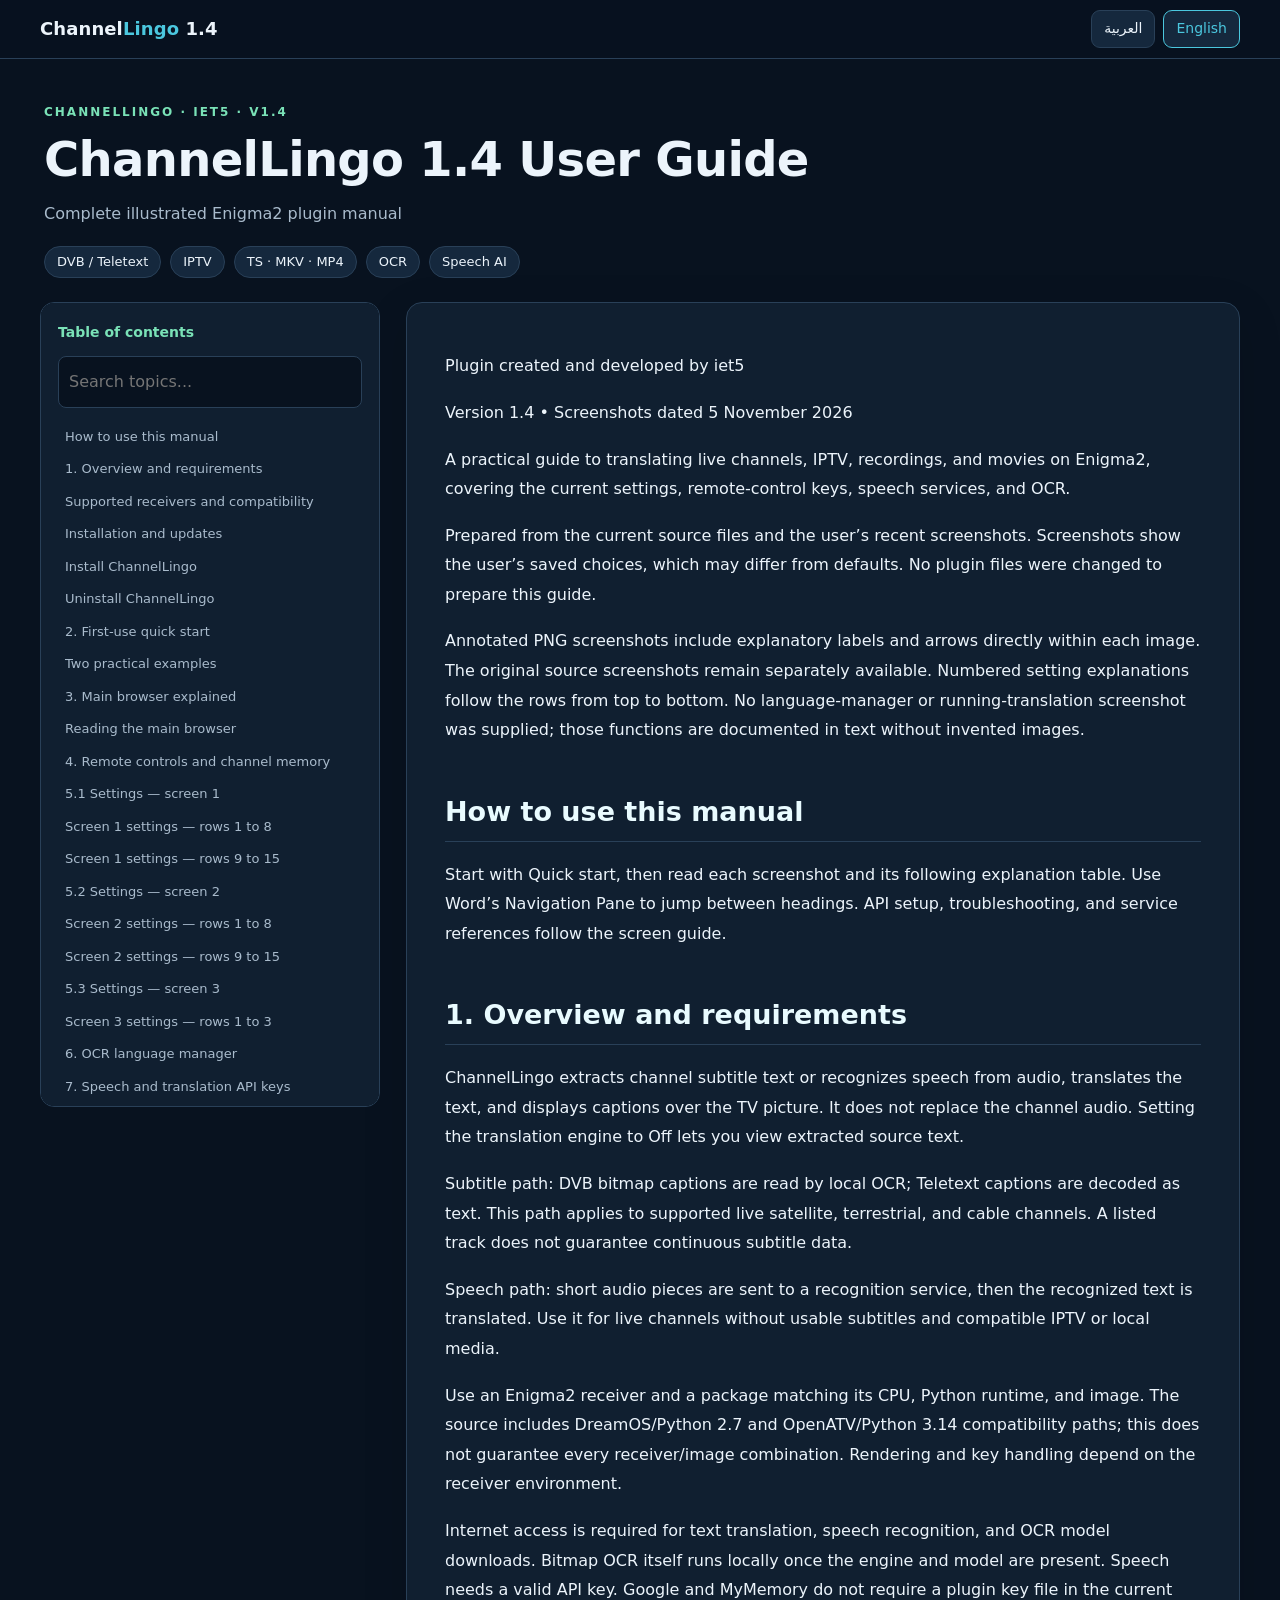
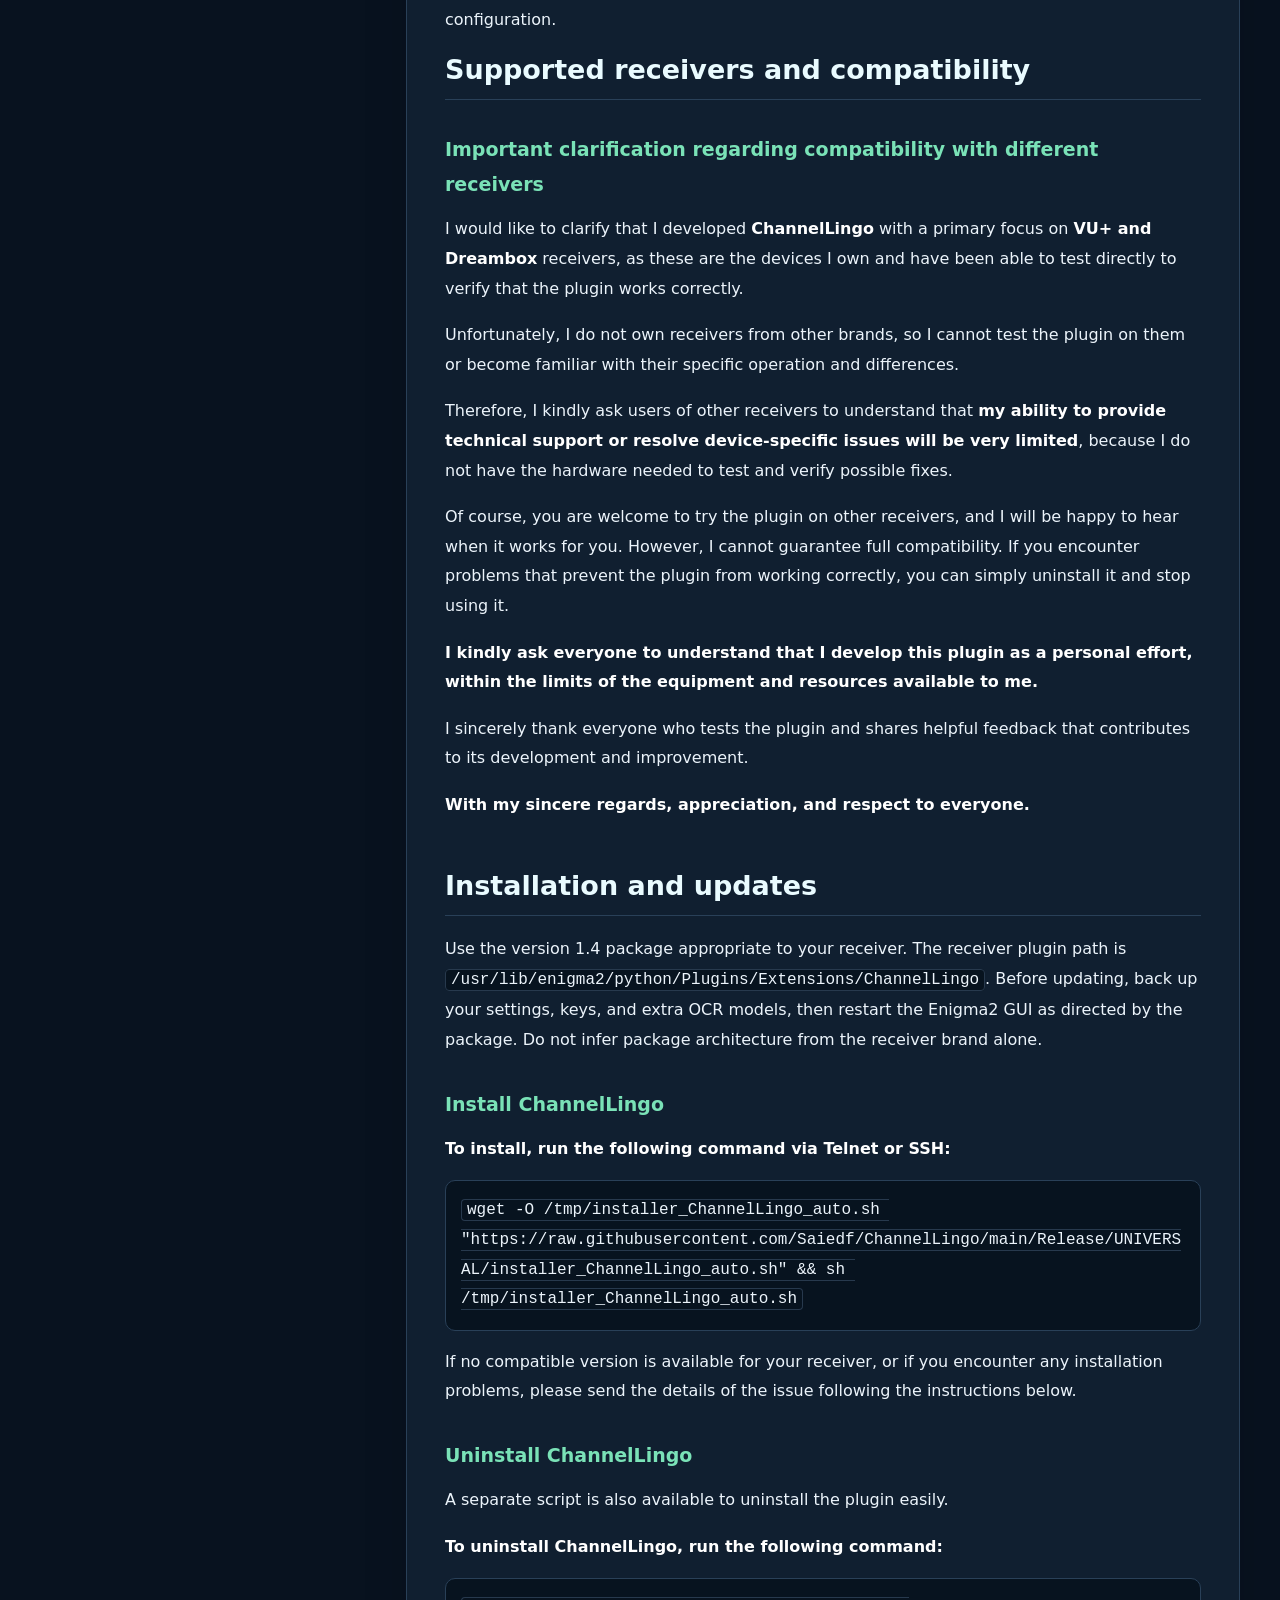
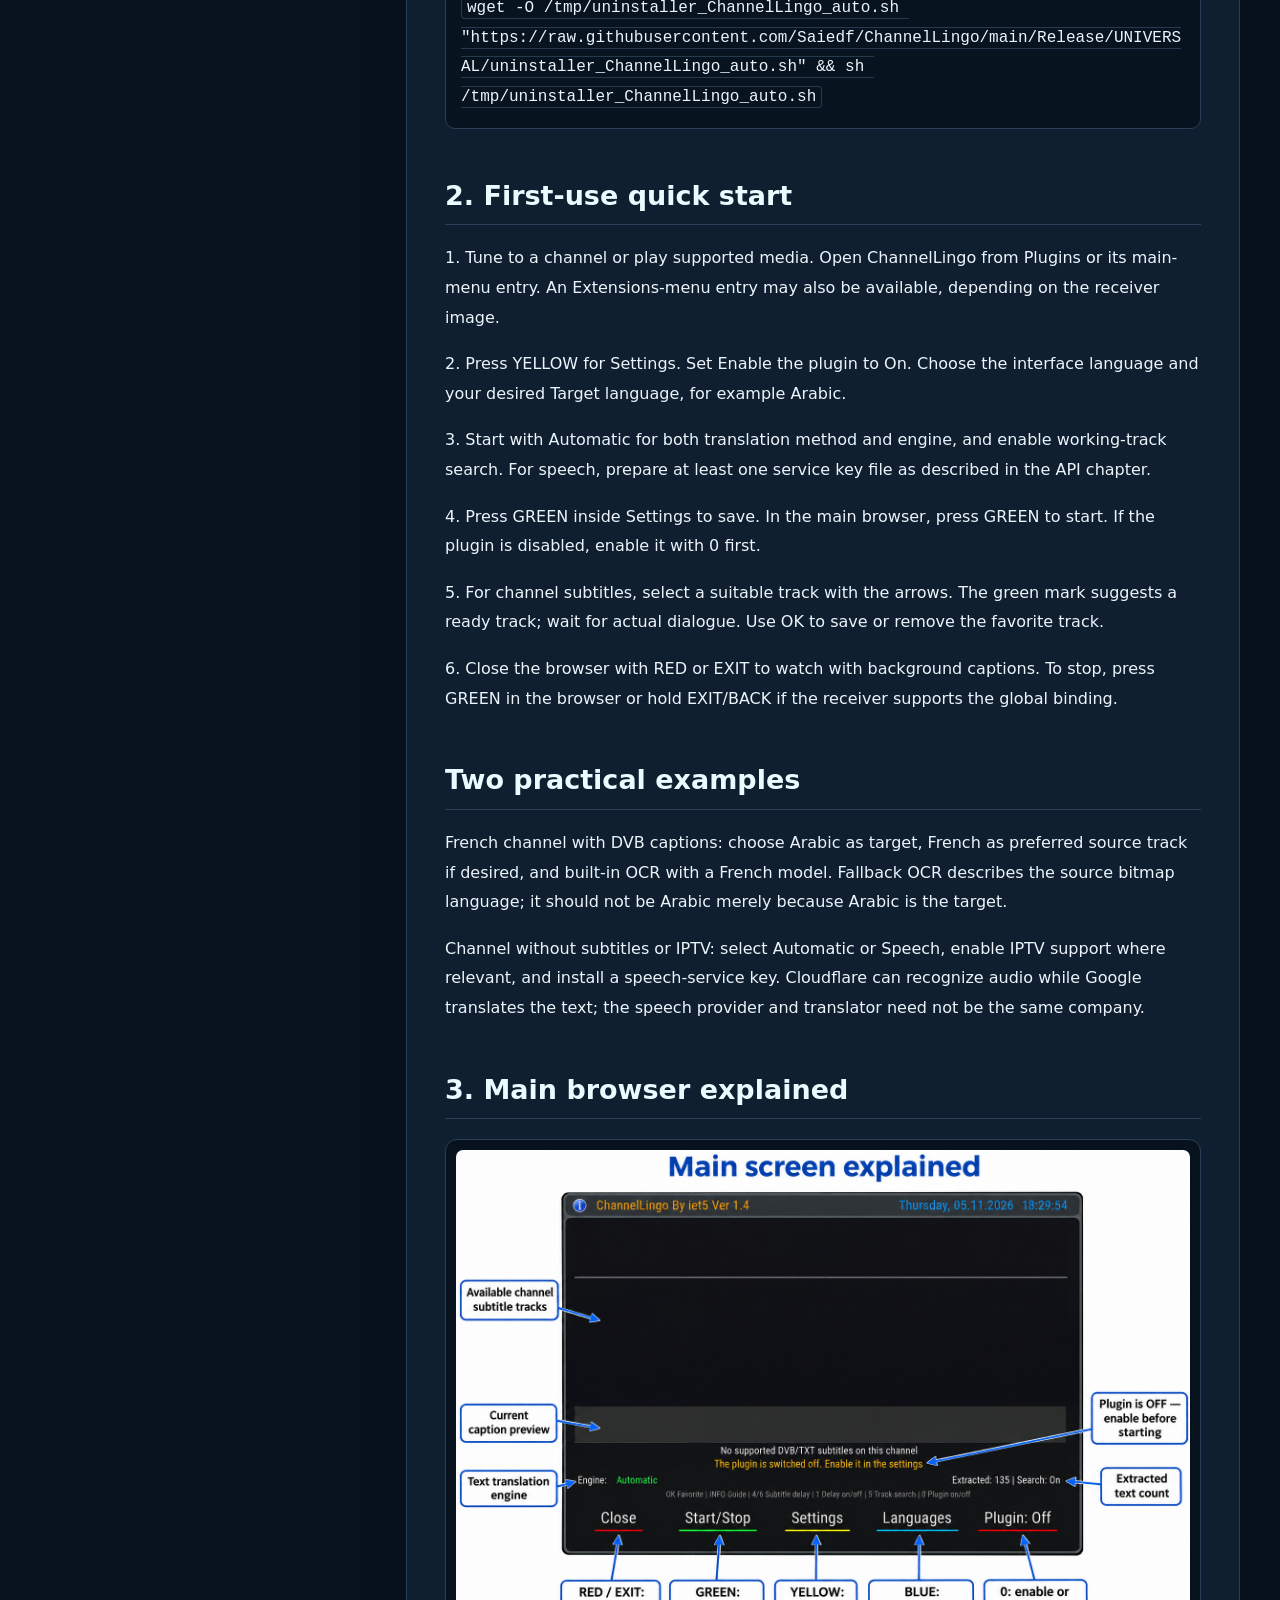
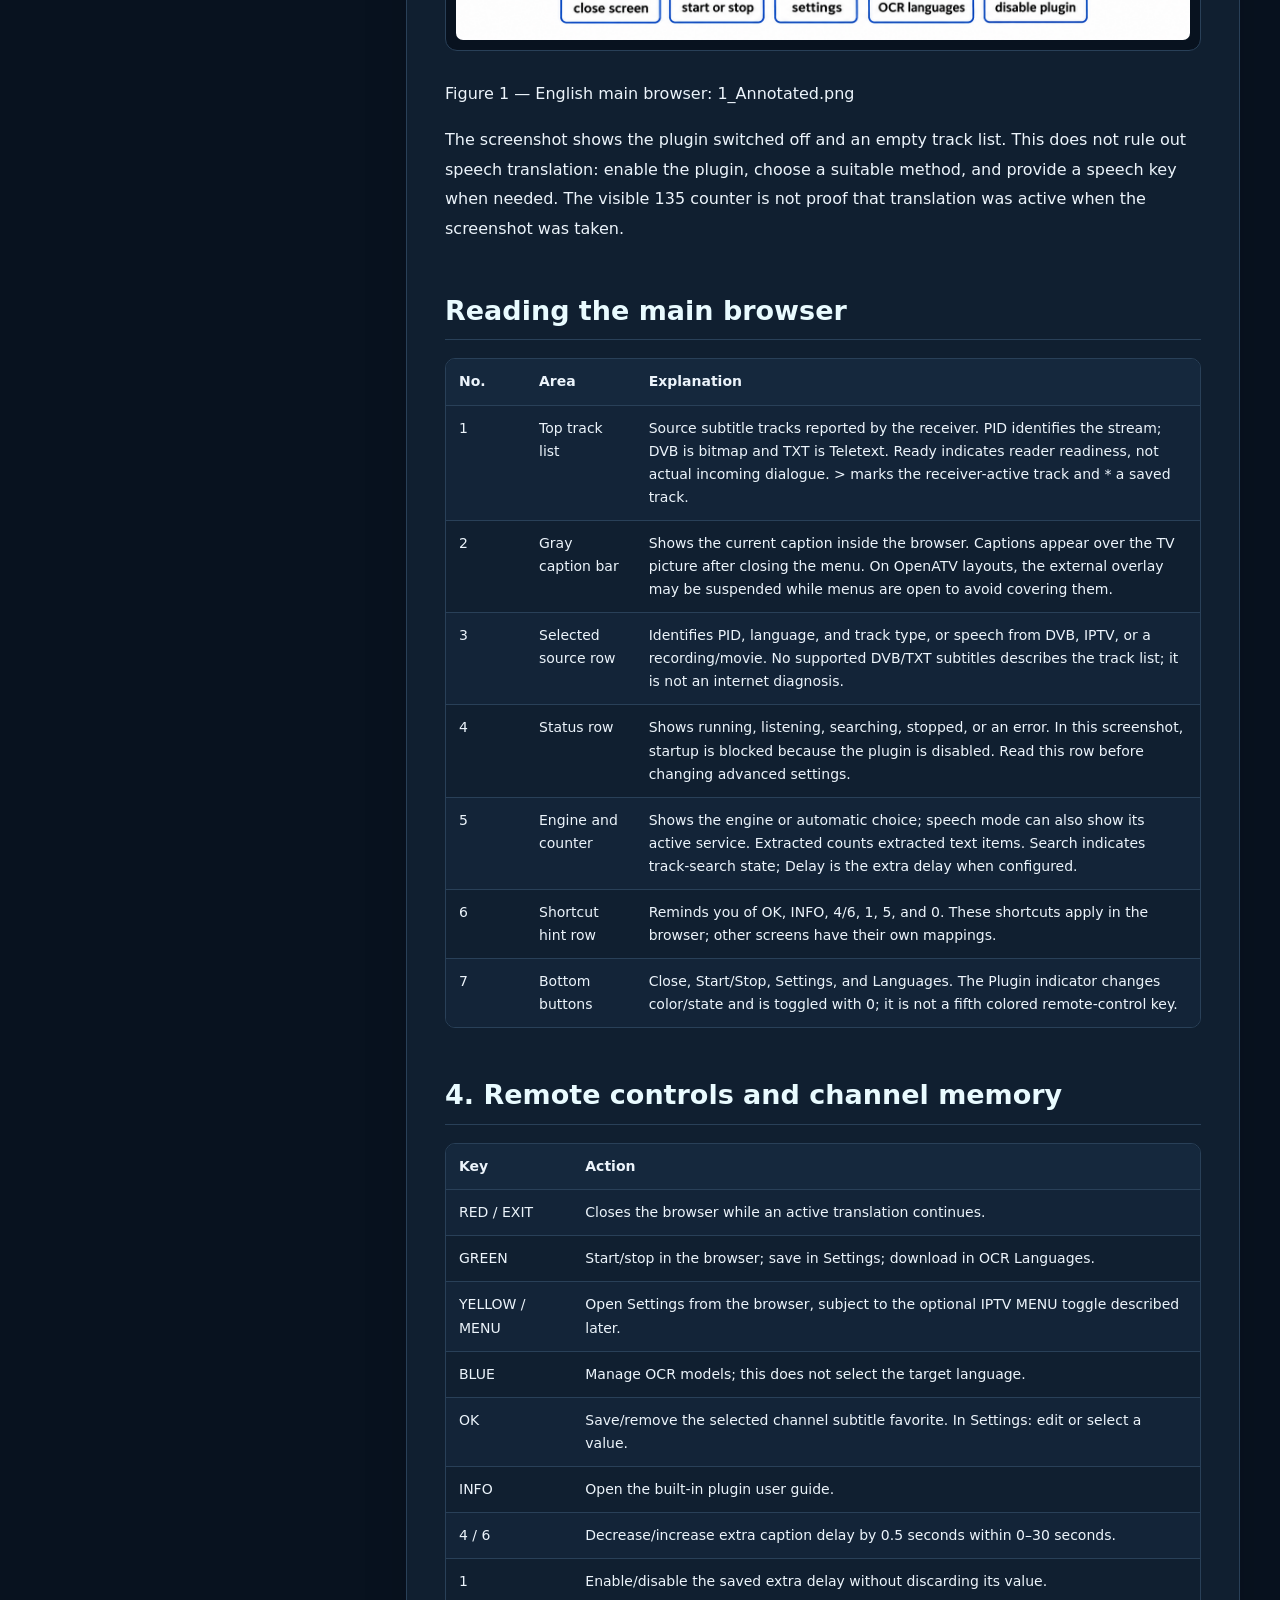
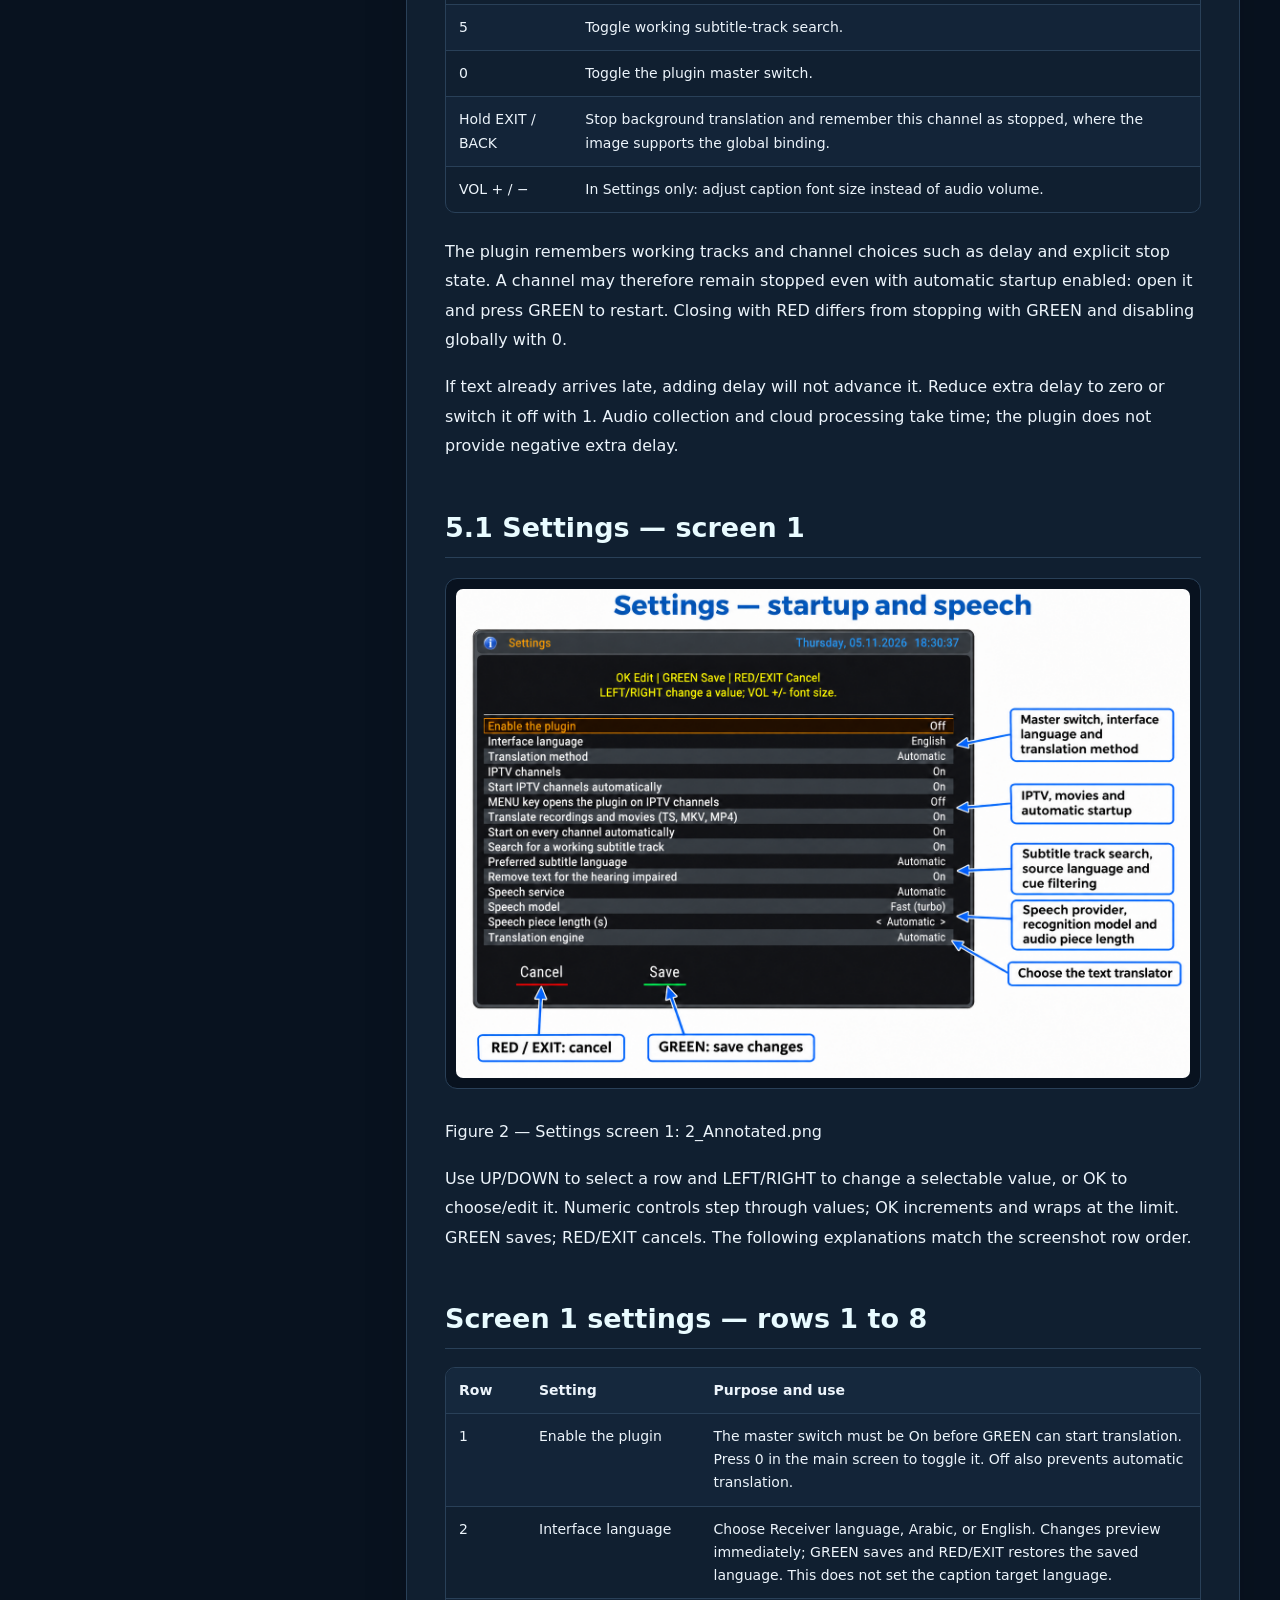
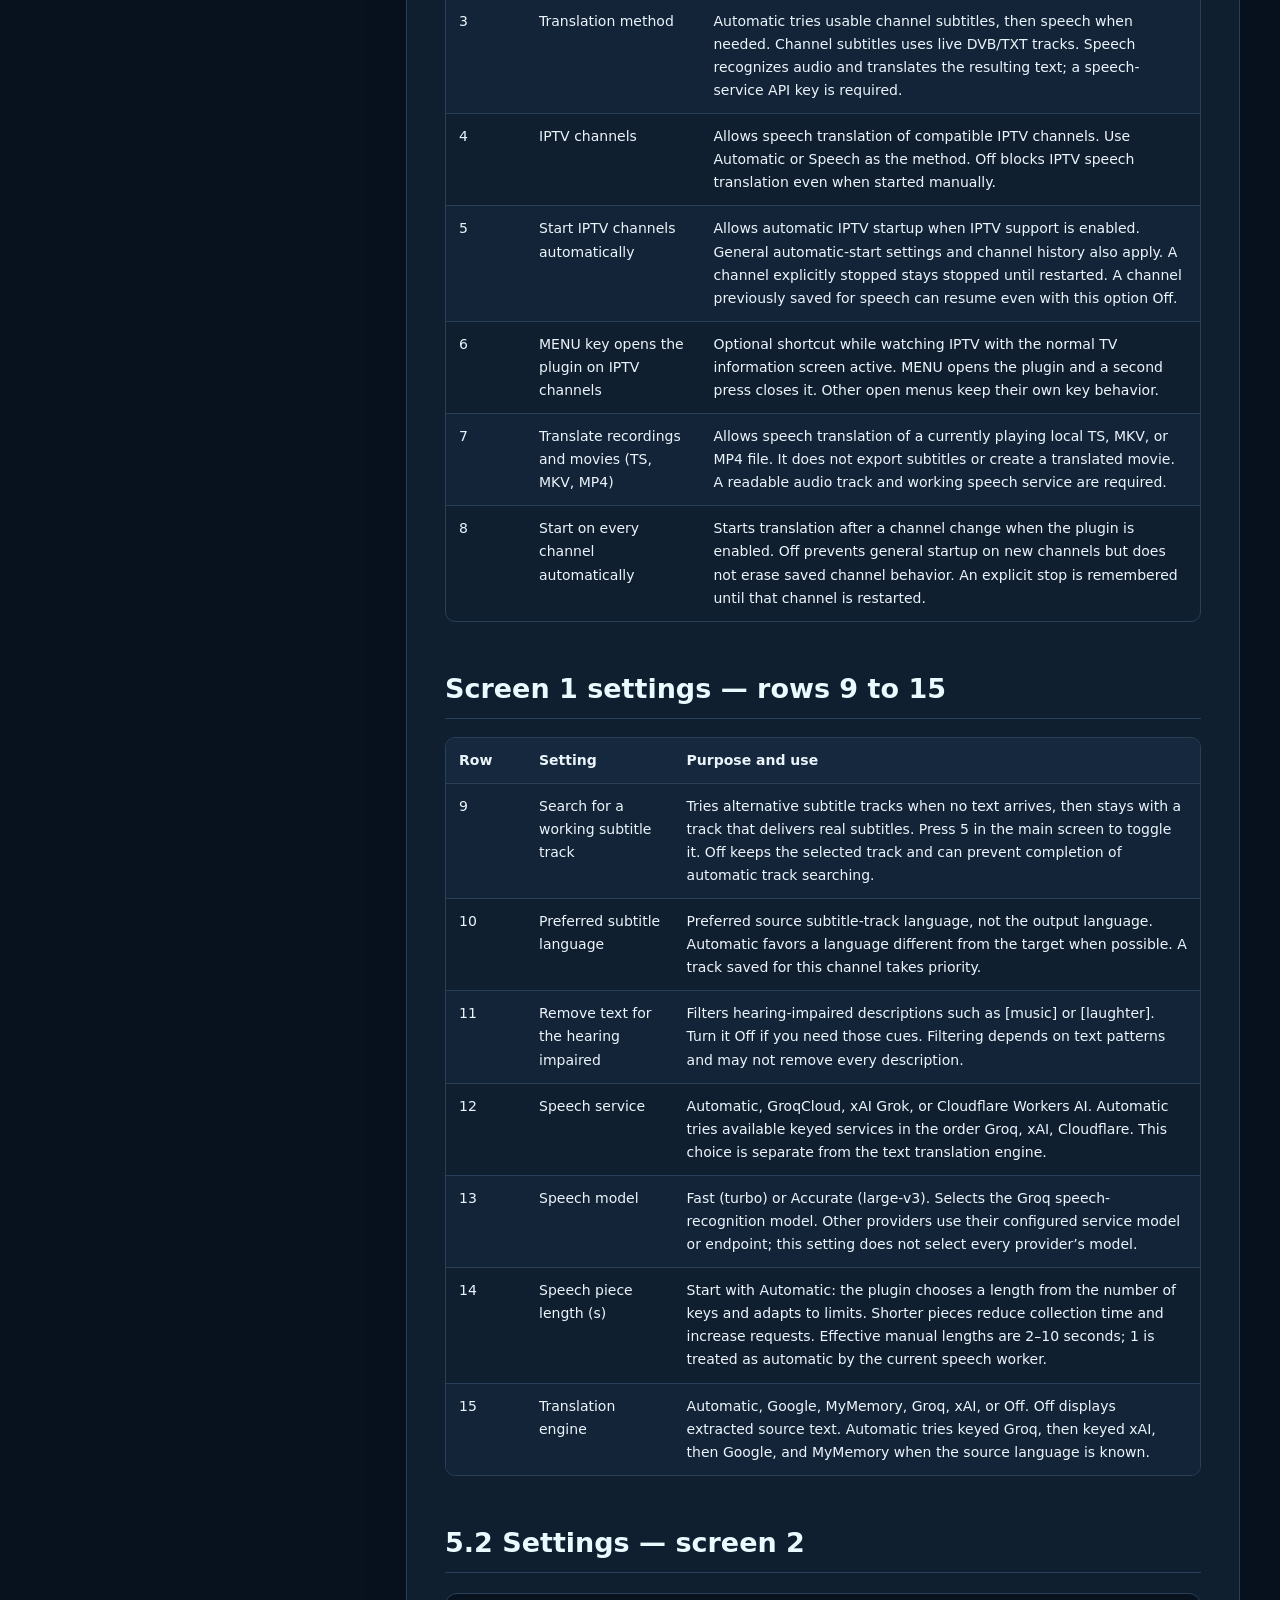
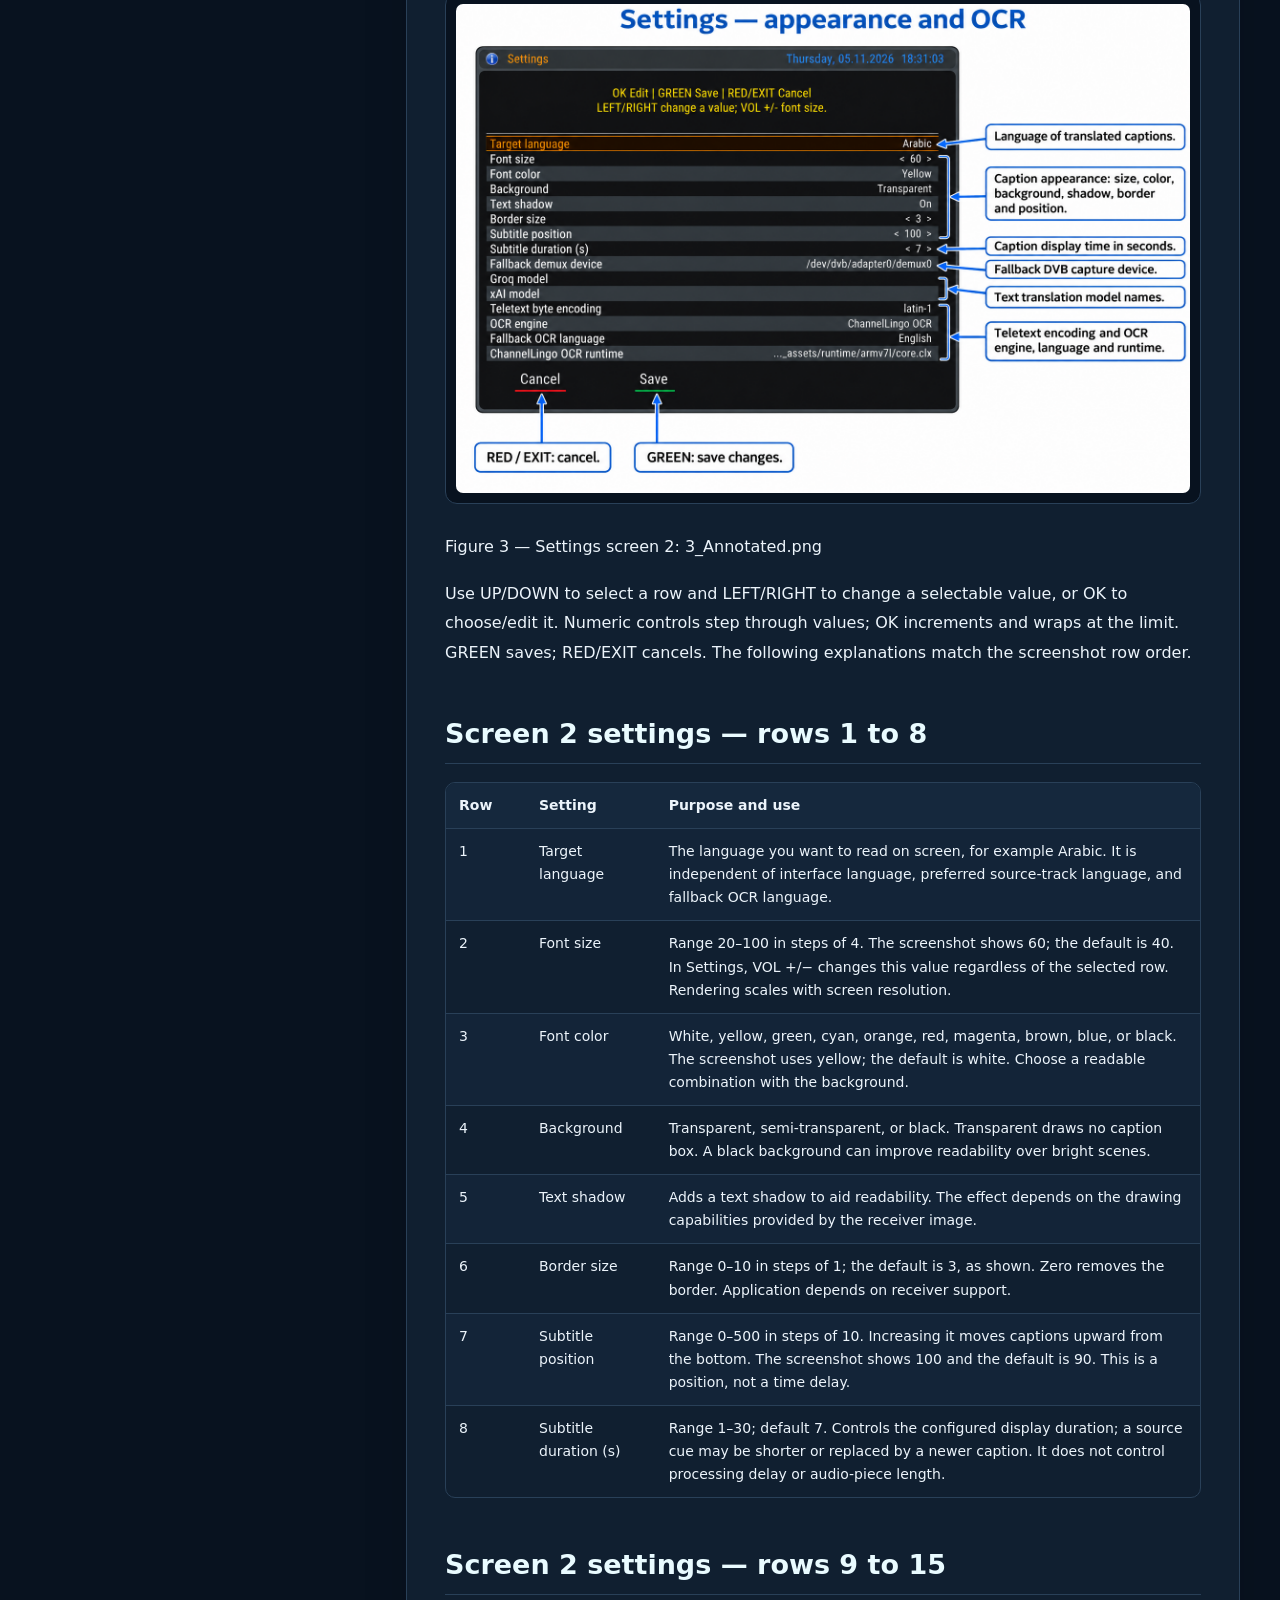
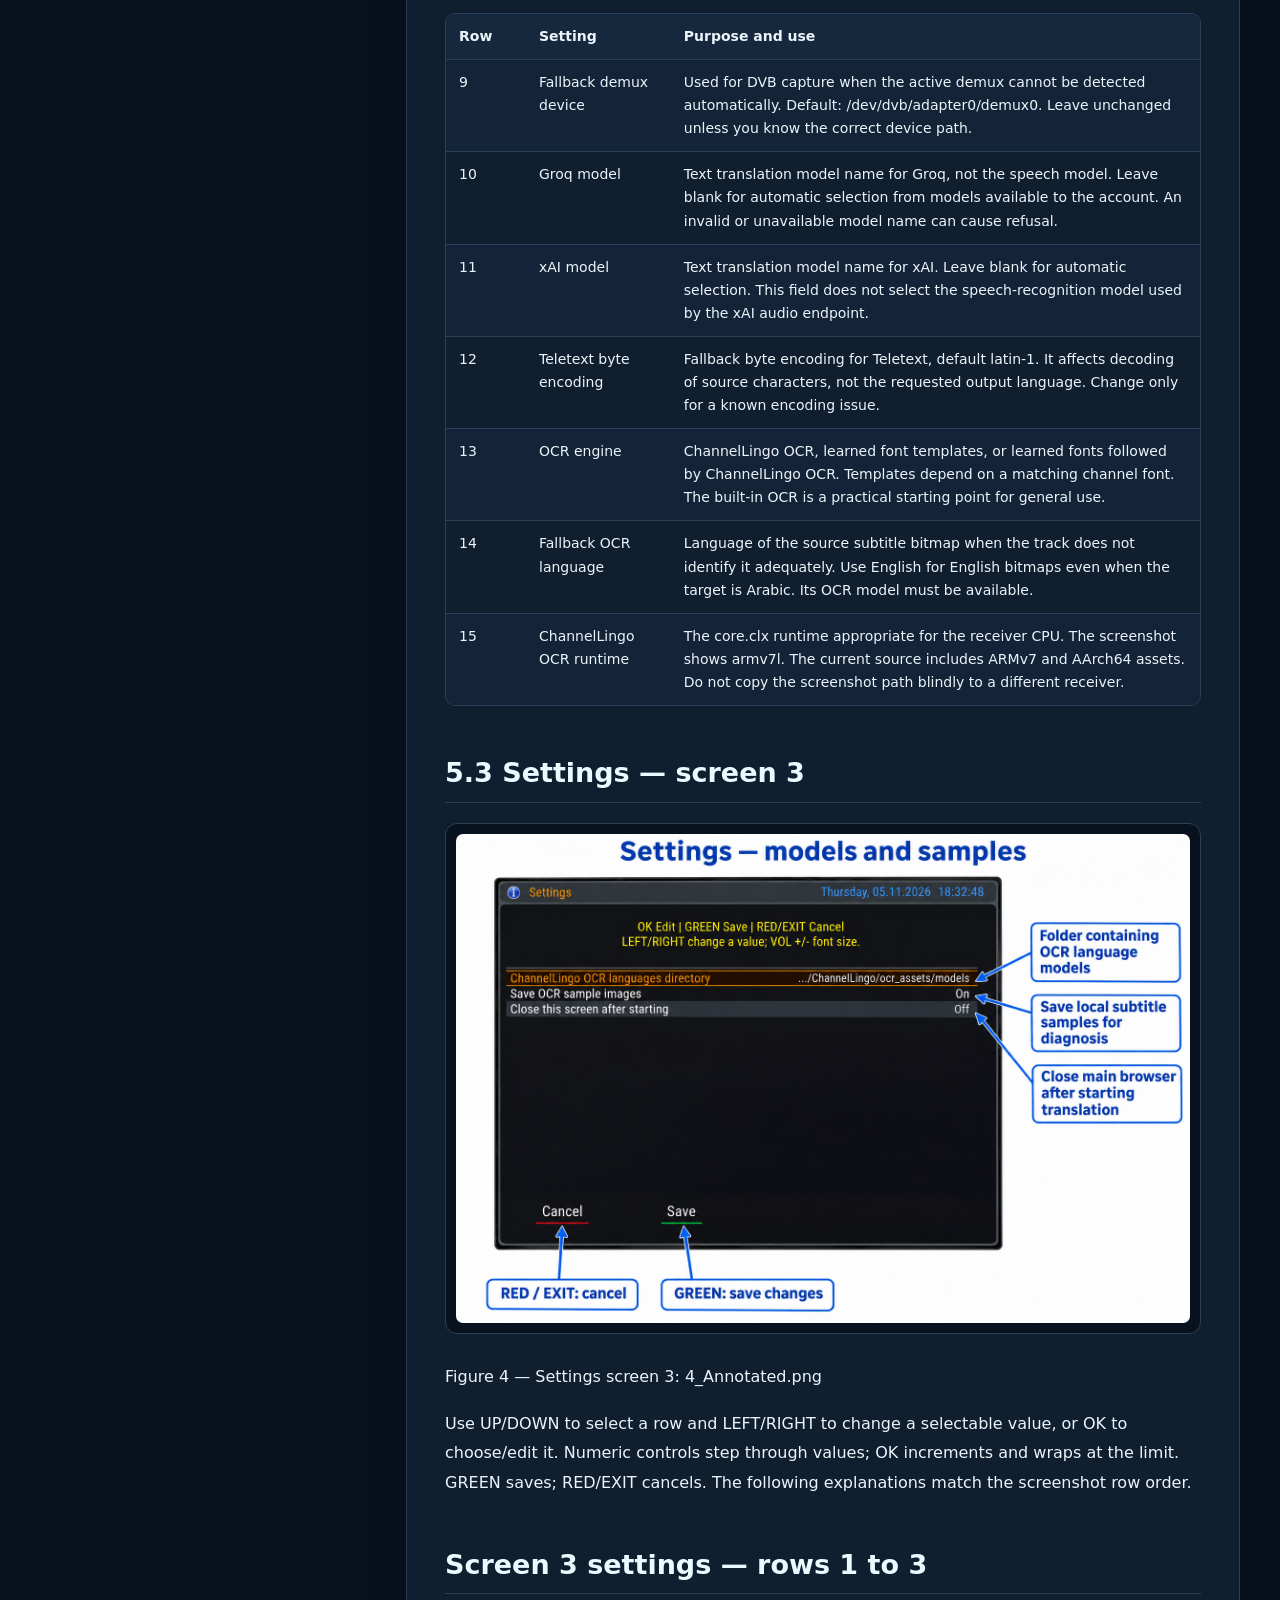
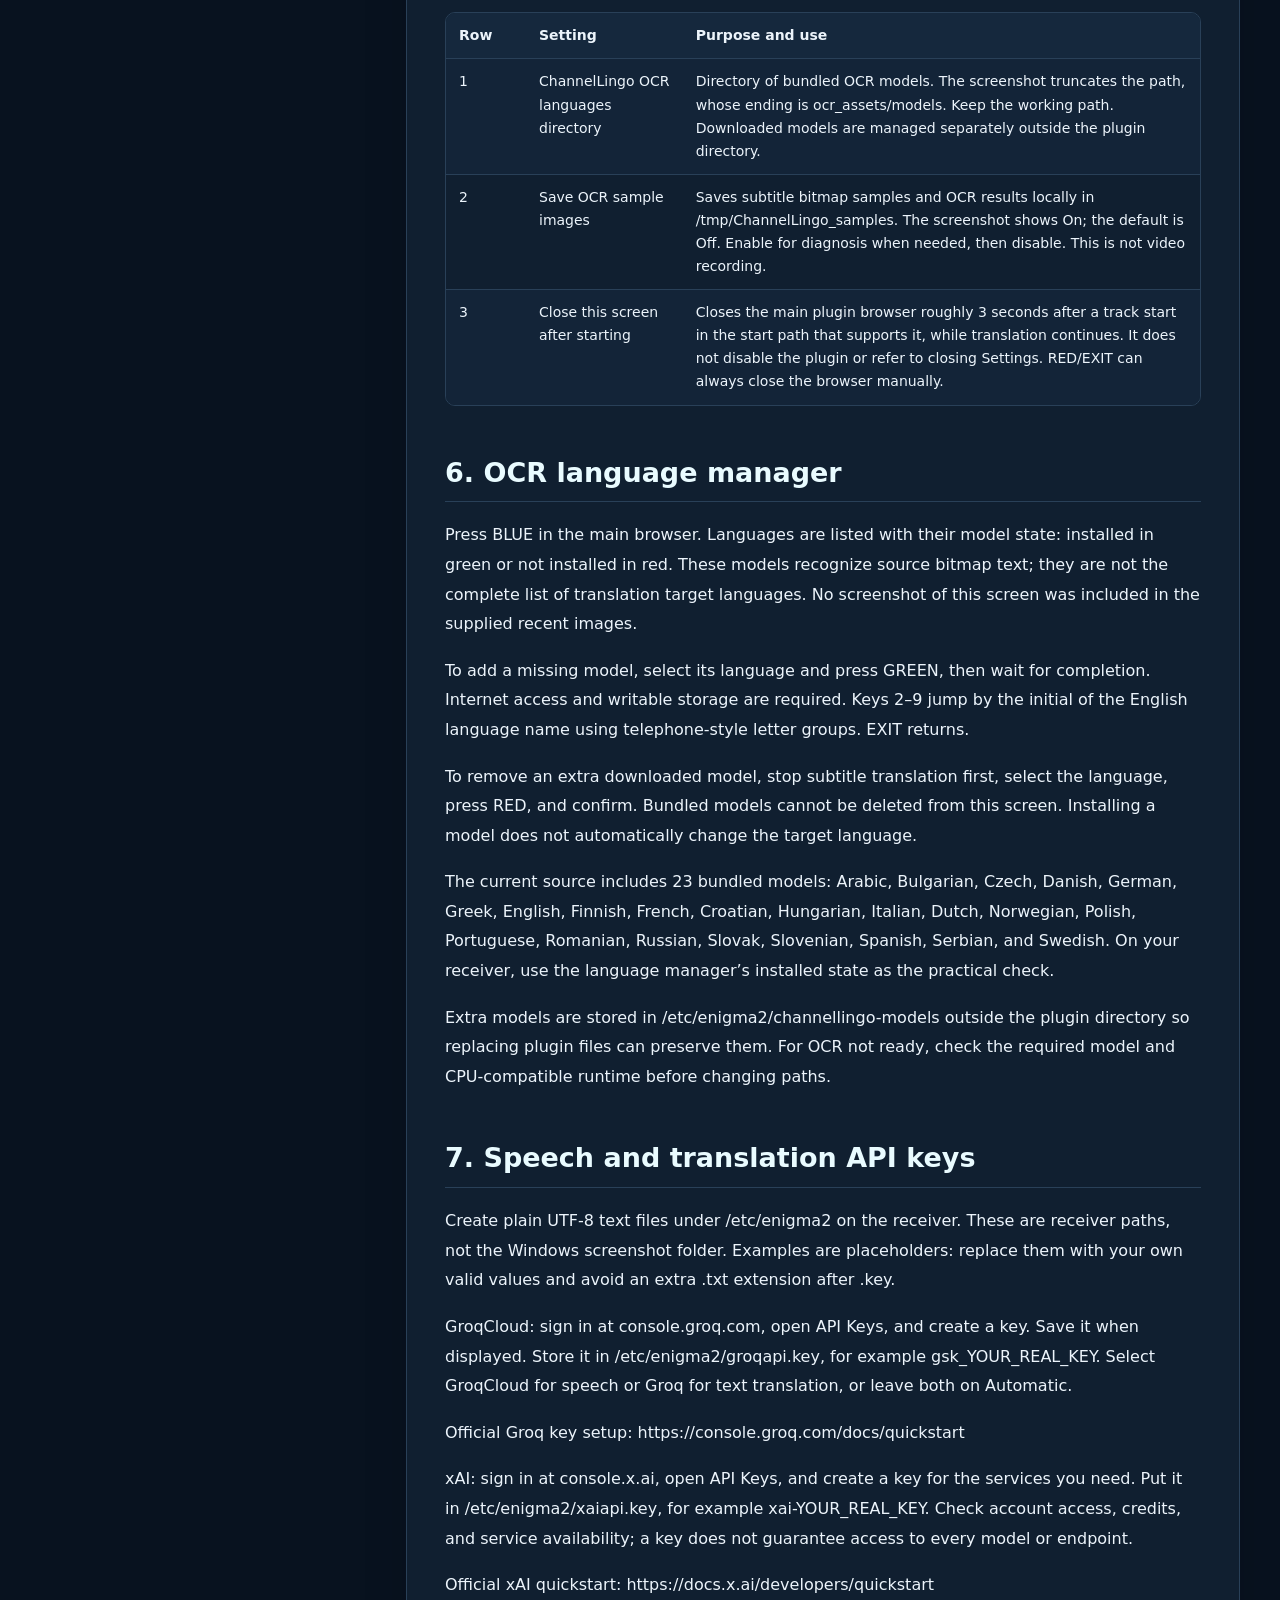
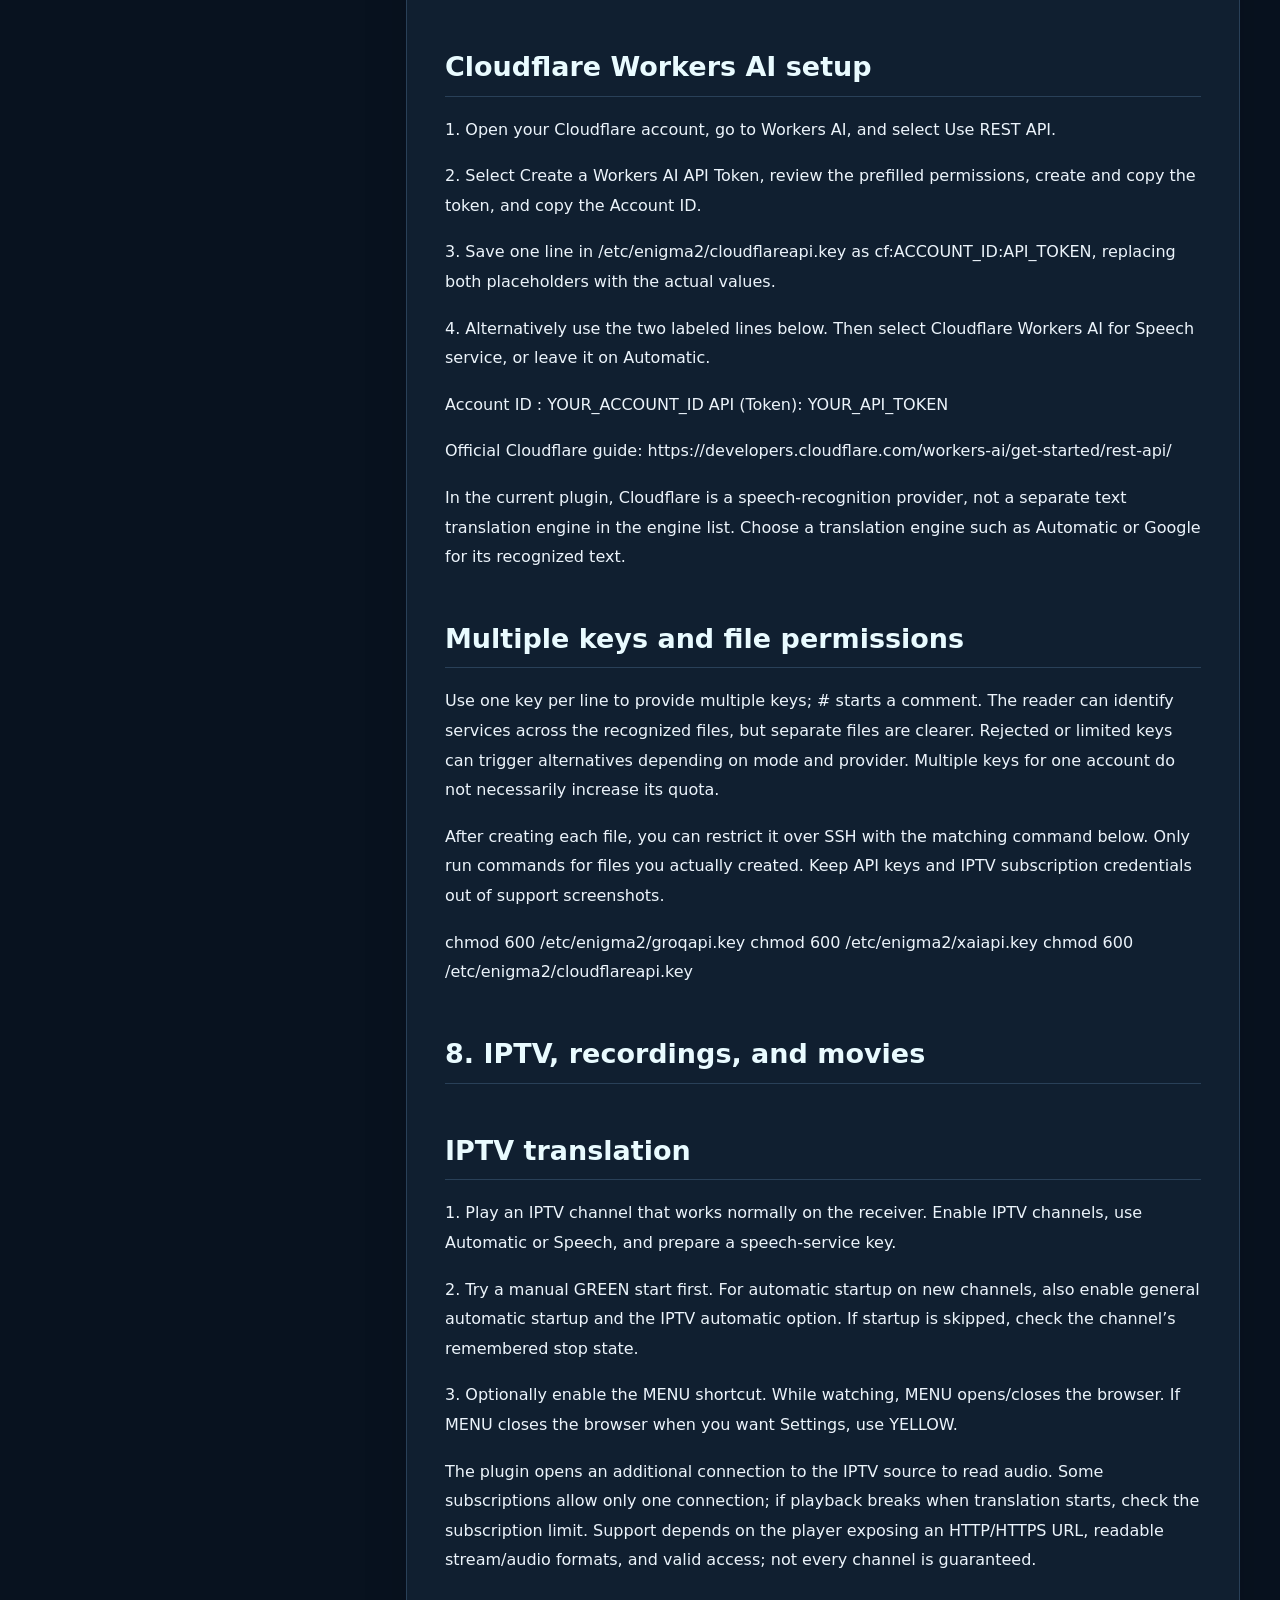
==== commit 0c4b4ba4: "Document installer and uninstaller commands in en user guide" ====
--- a/User Guide/en.html
+++ b/User Guide/en.html
@@ -1,7 +1,7 @@
 <!doctype html><html lang="en" dir="ltr"><head><meta charset="utf-8"><meta name="viewport" content="width=device-width,initial-scale=1"><meta name="description" content="Complete illustrated Enigma2 plugin manual"><title>ChannelLingo 1.4 User Guide | iet5</title><link rel="stylesheet" href="style.css"><script src="app.js" defer></script></head><body>
 <header class="topbar"><div class="topbar-inner"><a class="brand" href="index.html">Channel<span>Lingo</span> 1.4</a><nav class="navlinks"><a href="ar.html" class="" lang="ar">العربية</a><a href="en.html" class="active" lang="en">English</a></nav></div></header>
 <section class="hero"><div class="eyebrow">ChannelLingo · iet5 · v1.4</div><h1>ChannelLingo 1.4 User Guide</h1><p>Complete illustrated Enigma2 plugin manual</p><div class="pills"><span class="pill">DVB / Teletext</span><span class="pill">IPTV</span><span class="pill">TS · MKV · MP4</span><span class="pill">OCR</span><span class="pill">Speech AI</span></div></section>
-<div class="layout"><aside class="sidebar"><h2>Table of contents</h2><input id="toc-search" type="search" placeholder="Search topics..." aria-label="Search topics..."><ul class="toc"><li><a class="" href="#section-1">How to use this manual</a></li><li><a class="" href="#section-2">1. Overview and requirements</a></li><li><a class="" href="#supported-devices">Supported receivers and compatibility</a></li><li><a class="" href="#section-3">Installation and updates</a></li><li><a class="" href="#section-4">2. First-use quick start</a></li><li><a class="" href="#section-5">Two practical examples</a></li><li><a class="" href="#section-6">3. Main browser explained</a></li><li><a class="" href="#section-7">Reading the main browser</a></li><li><a class="" href="#section-8">4. Remote controls and channel memory</a></li><li><a class="" href="#section-9">5.1 Settings — screen 1</a></li><li><a class="" href="#section-10">Screen 1 settings — rows 1 to 8</a></li><li><a class="" href="#section-11">Screen 1 settings — rows 9 to 15</a></li><li><a class="" href="#section-12">5.2 Settings — screen 2</a></li><li><a class="" href="#section-13">Screen 2 settings — rows 1 to 8</a></li><li><a class="" href="#section-14">Screen 2 settings — rows 9 to 15</a></li><li><a class="" href="#section-15">5.3 Settings — screen 3</a></li><li><a class="" href="#section-16">Screen 3 settings — rows 1 to 3</a></li><li><a class="" href="#section-17">6. OCR language manager</a></li><li><a class="" href="#section-18">7. Speech and translation API keys</a></li><li><a class="" href="#section-19">Cloudflare Workers AI setup</a></li><li><a class="" href="#section-20">Multiple keys and file permissions</a></li><li><a class="" href="#section-21">8. IPTV, recordings, and movies</a></li><li><a class="" href="#section-22">IPTV translation</a></li><li><a class="" href="#section-23">Local media translation</a></li><li><a class="" href="#section-24">9. Engine choice, timing, and quality</a></li><li><a class="" href="#section-25">10. Troubleshooting</a></li><li><a class="" href="#section-26">Playback and display problems</a></li><li><a class="" href="#section-27">11. Files, support, and privacy</a></li></ul></aside><main class="content"><p class="intro">Plugin created and developed by iet5</p><p class="intro">Version 1.4 • Screenshots dated 5 November 2026</p><p>A practical guide to translating live channels, IPTV, recordings, and movies on Enigma2, covering the current settings, remote-control keys, speech services, and OCR.</p><p>Prepared from the current source files and the user’s recent screenshots. Screenshots show the user’s saved choices, which may differ from defaults. No plugin files were changed to prepare this guide.</p><p>Annotated PNG screenshots include explanatory labels and arrows directly within each image. The original source screenshots remain separately available. Numbered setting explanations follow the rows from top to bottom. No language-manager or running-translation screenshot was supplied; those functions are documented in text without invented images.</p><h2 id="section-1">How to use this manual</h2><p>Start with Quick start, then read each screenshot and its following explanation table. Use Word’s Navigation Pane to jump between headings. API setup, troubleshooting, and service references follow the screen guide.</p><h2 id="section-2">1. Overview and requirements</h2><p>ChannelLingo extracts channel subtitle text or recognizes speech from audio, translates the text, and displays captions over the TV picture. It does not replace the channel audio. Setting the translation engine to Off lets you view extracted source text.</p><p>Subtitle path: DVB bitmap captions are read by local OCR; Teletext captions are decoded as text. This path applies to supported live satellite, terrestrial, and cable channels. A listed track does not guarantee continuous subtitle data.</p><p>Speech path: short audio pieces are sent to a recognition service, then the recognized text is translated. Use it for live channels without usable subtitles and compatible IPTV or local media.</p><p>Use an Enigma2 receiver and a package matching its CPU, Python runtime, and image. The source includes DreamOS/Python 2.7 and OpenATV/Python 3.14 compatibility paths; this does not guarantee every receiver/image combination. Rendering and key handling depend on the receiver environment.</p><p>Internet access is required for text translation, speech recognition, and OCR model downloads. Bitmap OCR itself runs locally once the engine and model are present. Speech needs a valid API key. Google and MyMemory do not require a plugin key file in the current configuration.</p><section class="compatibility-section" aria-labelledby="supported-devices"><h2 id="supported-devices">Supported receivers and compatibility</h2><h3>Important clarification regarding compatibility with different receivers</h3><p>I would like to clarify that I developed <strong>ChannelLingo</strong> with a primary focus on <strong>VU+ and Dreambox</strong> receivers, as these are the devices I own and have been able to test directly to verify that the plugin works correctly.</p><p>Unfortunately, I do not own receivers from other brands, so I cannot test the plugin on them or become familiar with their specific operation and differences.</p><p>Therefore, I kindly ask users of other receivers to understand that <strong>my ability to provide technical support or resolve device-specific issues will be very limited</strong>, because I do not have the hardware needed to test and verify possible fixes.</p><p>Of course, you are welcome to try the plugin on other receivers, and I will be happy to hear when it works for you. However, I cannot guarantee full compatibility. If you encounter problems that prevent the plugin from working correctly, you can simply uninstall it and stop using it.</p><p><strong>I kindly ask everyone to understand that I develop this plugin as a personal effort, within the limits of the equipment and resources available to me.</strong></p><p>I sincerely thank everyone who tests the plugin and shares helpful feedback that contributes to its development and improvement.</p><p><strong>With my sincere regards, appreciation, and respect to everyone.</strong></p></section><h2 id="section-3">Installation and updates</h2><p>Use the version 1.4 package appropriate to your receiver and follow its installation instructions. The receiver plugin path is /usr/lib/enigma2/python/Plugins/Extensions/ChannelLingo. Before updating, back up settings, keys, and extra OCR models, then restart the Enigma2 GUI as directed by the package. Do not infer package architecture from the receiver brand alone. No installation command is specified for an unspecified package.</p><h2 id="section-4">2. First-use quick start</h2><p>1. Tune to a channel or play supported media. Open ChannelLingo from Plugins or its main-menu entry. An Extensions-menu entry may also be available, depending on the receiver image.</p><p>2. Press YELLOW for Settings. Set Enable the plugin to On. Choose the interface language and your desired Target language, for example Arabic.</p><p>3. Start with Automatic for both translation method and engine, and enable working-track search. For speech, prepare at least one service key file as described in the API chapter.</p><p>4. Press GREEN inside Settings to save. In the main browser, press GREEN to start. If the plugin is disabled, enable it with 0 first.</p><p>5. For channel subtitles, select a suitable track with the arrows. The green mark suggests a ready track; wait for actual dialogue. Use OK to save or remove the favorite track.</p><p>6. Close the browser with RED or EXIT to watch with background captions. To stop, press GREEN in the browser or hold EXIT/BACK if the receiver supports the global binding.</p><h2 id="section-5">Two practical examples</h2><p>French channel with DVB captions: choose Arabic as target, French as preferred source track if desired, and built-in OCR with a French model. Fallback OCR describes the source bitmap language; it should not be Arabic merely because Arabic is the target.</p><p>Channel without subtitles or IPTV: select Automatic or Speech, enable IPTV support where relevant, and install a speech-service key. Cloudflare can recognize audio while Google translates the text; the speech provider and translator need not be the same company.</p><h2 id="section-6">3. Main browser explained</h2><p></p><figure><img src="assets/en-5dbfe02739df.png" loading="lazy" alt="ChannelLingo en screenshot" /></figure><p>Figure 1 — English main browser: 1_Annotated.png</p><p>The screenshot shows the plugin switched off and an empty track list. This does not rule out speech translation: enable the plugin, choose a suitable method, and provide a speech key when needed. The visible 135 counter is not proof that translation was active when the screenshot was taken.</p><h2 id="section-7">Reading the main browser</h2><div class="table-wrap"><table><tr><th>No.</th><th>Area</th><th>Explanation</th></tr><tr><td>1</td><td>Top track list</td><td>Source subtitle tracks reported by the receiver. PID identifies the stream; DVB is bitmap and TXT is Teletext. Ready indicates reader readiness, not actual incoming dialogue. &gt; marks the receiver-active track and * a saved track.</td></tr><tr><td>2</td><td>Gray caption bar</td><td>Shows the current caption inside the browser. Captions appear over the TV picture after closing the menu. On OpenATV layouts, the external overlay may be suspended while menus are open to avoid covering them.</td></tr><tr><td>3</td><td>Selected source row</td><td>Identifies PID, language, and track type, or speech from DVB, IPTV, or a recording/movie. No supported DVB/TXT subtitles describes the track list; it is not an internet diagnosis.</td></tr><tr><td>4</td><td>Status row</td><td>Shows running, listening, searching, stopped, or an error. In this screenshot, startup is blocked because the plugin is disabled. Read this row before changing advanced settings.</td></tr><tr><td>5</td><td>Engine and counter</td><td>Shows the engine or automatic choice; speech mode can also show its active service. Extracted counts extracted text items. Search indicates track-search state; Delay is the extra delay when configured.</td></tr><tr><td>6</td><td>Shortcut hint row</td><td>Reminds you of OK, INFO, 4/6, 1, 5, and 0. These shortcuts apply in the browser; other screens have their own mappings.</td></tr><tr><td>7</td><td>Bottom buttons</td><td>Close, Start/Stop, Settings, and Languages. The Plugin indicator changes color/state and is toggled with 0; it is not a fifth colored remote-control key.</td></tr></table></div><h2 id="section-8">4. Remote controls and channel memory</h2><div class="table-wrap"><table><tr><th>Key</th><th>Action</th></tr><tr><td>RED / EXIT</td><td>Closes the browser while an active translation continues.</td></tr><tr><td>GREEN</td><td>Start/stop in the browser; save in Settings; download in OCR Languages.</td></tr><tr><td>YELLOW / MENU</td><td>Open Settings from the browser, subject to the optional IPTV MENU toggle described later.</td></tr><tr><td>BLUE</td><td>Manage OCR models; this does not select the target language.</td></tr><tr><td>OK</td><td>Save/remove the selected channel subtitle favorite. In Settings: edit or select a value.</td></tr><tr><td>INFO</td><td>Open the built-in plugin user guide.</td></tr><tr><td>4 / 6</td><td>Decrease/increase extra caption delay by 0.5 seconds within 0–30 seconds.</td></tr><tr><td>1</td><td>Enable/disable the saved extra delay without discarding its value.</td></tr><tr><td>5</td><td>Toggle working subtitle-track search.</td></tr><tr><td>0</td><td>Toggle the plugin master switch.</td></tr><tr><td>Hold EXIT / BACK</td><td>Stop background translation and remember this channel as stopped, where the image supports the global binding.</td></tr><tr><td>VOL + / −</td><td>In Settings only: adjust caption font size instead of audio volume.</td></tr></table></div><p>The plugin remembers working tracks and channel choices such as delay and explicit stop state. A channel may therefore remain stopped even with automatic startup enabled: open it and press GREEN to restart. Closing with RED differs from stopping with GREEN and disabling globally with 0.</p><p>If text already arrives late, adding delay will not advance it. Reduce extra delay to zero or switch it off with 1. Audio collection and cloud processing take time; the plugin does not provide negative extra delay.</p><h2 id="section-9">5.1 Settings — screen 1</h2><p></p><figure><img src="assets/en-c2ad0eb9da15.png" loading="lazy" alt="ChannelLingo en screenshot" /></figure><p>Figure 2 — Settings screen 1: 2_Annotated.png</p><p>Use UP/DOWN to select a row and LEFT/RIGHT to change a selectable value, or OK to choose/edit it. Numeric controls step through values; OK increments and wraps at the limit. GREEN saves; RED/EXIT cancels. The following explanations match the screenshot row order.</p><h2 id="section-10">Screen 1 settings — rows 1 to 8</h2><div class="table-wrap"><table><tr><th>Row</th><th>Setting</th><th>Purpose and use</th></tr><tr><td>1</td><td>Enable the plugin</td><td>The master switch must be On before GREEN can start translation. Press 0 in the main screen to toggle it. Off also prevents automatic translation.</td></tr><tr><td>2</td><td>Interface language</td><td>Choose Receiver language, Arabic, or English. Changes preview immediately; GREEN saves and RED/EXIT restores the saved language. This does not set the caption target language.</td></tr><tr><td>3</td><td>Translation method</td><td>Automatic tries usable channel subtitles, then speech when needed. Channel subtitles uses live DVB/TXT tracks. Speech recognizes audio and translates the resulting text; a speech-service API key is required.</td></tr><tr><td>4</td><td>IPTV channels</td><td>Allows speech translation of compatible IPTV channels. Use Automatic or Speech as the method. Off blocks IPTV speech translation even when started manually.</td></tr><tr><td>5</td><td>Start IPTV channels automatically</td><td>Allows automatic IPTV startup when IPTV support is enabled. General automatic-start settings and channel history also apply. A channel explicitly stopped stays stopped until restarted. A channel previously saved for speech can resume even with this option Off.</td></tr><tr><td>6</td><td>MENU key opens the plugin on IPTV channels</td><td>Optional shortcut while watching IPTV with the normal TV information screen active. MENU opens the plugin and a second press closes it. Other open menus keep their own key behavior.</td></tr><tr><td>7</td><td>Translate recordings and movies (TS, MKV, MP4)</td><td>Allows speech translation of a currently playing local TS, MKV, or MP4 file. It does not export subtitles or create a translated movie. A readable audio track and working speech service are required.</td></tr><tr><td>8</td><td>Start on every channel automatically</td><td>Starts translation after a channel change when the plugin is enabled. Off prevents general startup on new channels but does not erase saved channel behavior. An explicit stop is remembered until that channel is restarted.</td></tr></table></div><h2 id="section-11">Screen 1 settings — rows 9 to 15</h2><div class="table-wrap"><table><tr><th>Row</th><th>Setting</th><th>Purpose and use</th></tr><tr><td>9</td><td>Search for a working subtitle track</td><td>Tries alternative subtitle tracks when no text arrives, then stays with a track that delivers real subtitles. Press 5 in the main screen to toggle it. Off keeps the selected track and can prevent completion of automatic track searching.</td></tr><tr><td>10</td><td>Preferred subtitle language</td><td>Preferred source subtitle-track language, not the output language. Automatic favors a language different from the target when possible. A track saved for this channel takes priority.</td></tr><tr><td>11</td><td>Remove text for the hearing impaired</td><td>Filters hearing-impaired descriptions such as [music] or [laughter]. Turn it Off if you need those cues. Filtering depends on text patterns and may not remove every description.</td></tr><tr><td>12</td><td>Speech service</td><td>Automatic, GroqCloud, xAI Grok, or Cloudflare Workers AI. Automatic tries available keyed services in the order Groq, xAI, Cloudflare. This choice is separate from the text translation engine.</td></tr><tr><td>13</td><td>Speech model</td><td>Fast (turbo) or Accurate (large-v3). Selects the Groq speech-recognition model. Other providers use their configured service model or endpoint; this setting does not select every provider’s model.</td></tr><tr><td>14</td><td>Speech piece length (s)</td><td>Start with Automatic: the plugin chooses a length from the number of keys and adapts to limits. Shorter pieces reduce collection time and increase requests. Effective manual lengths are 2–10 seconds; 1 is treated as automatic by the current speech worker.</td></tr><tr><td>15</td><td>Translation engine</td><td>Automatic, Google, MyMemory, Groq, xAI, or Off. Off displays extracted source text. Automatic tries keyed Groq, then keyed xAI, then Google, and MyMemory when the source language is known.</td></tr></table></div><h2 id="section-12">5.2 Settings — screen 2</h2><p></p><figure><img src="assets/en-7561e30e8f61.png" loading="lazy" alt="ChannelLingo en screenshot" /></figure><p>Figure 3 — Settings screen 2: 3_Annotated.png</p><p>Use UP/DOWN to select a row and LEFT/RIGHT to change a selectable value, or OK to choose/edit it. Numeric controls step through values; OK increments and wraps at the limit. GREEN saves; RED/EXIT cancels. The following explanations match the screenshot row order.</p><h2 id="section-13">Screen 2 settings — rows 1 to 8</h2><div class="table-wrap"><table><tr><th>Row</th><th>Setting</th><th>Purpose and use</th></tr><tr><td>1</td><td>Target language</td><td>The language you want to read on screen, for example Arabic. It is independent of interface language, preferred source-track language, and fallback OCR language.</td></tr><tr><td>2</td><td>Font size</td><td>Range 20–100 in steps of 4. The screenshot shows 60; the default is 40. In Settings, VOL +/− changes this value regardless of the selected row. Rendering scales with screen resolution.</td></tr><tr><td>3</td><td>Font color</td><td>White, yellow, green, cyan, orange, red, magenta, brown, blue, or black. The screenshot uses yellow; the default is white. Choose a readable combination with the background.</td></tr><tr><td>4</td><td>Background</td><td>Transparent, semi-transparent, or black. Transparent draws no caption box. A black background can improve readability over bright scenes.</td></tr><tr><td>5</td><td>Text shadow</td><td>Adds a text shadow to aid readability. The effect depends on the drawing capabilities provided by the receiver image.</td></tr><tr><td>6</td><td>Border size</td><td>Range 0–10 in steps of 1; the default is 3, as shown. Zero removes the border. Application depends on receiver support.</td></tr><tr><td>7</td><td>Subtitle position</td><td>Range 0–500 in steps of 10. Increasing it moves captions upward from the bottom. The screenshot shows 100 and the default is 90. This is a position, not a time delay.</td></tr><tr><td>8</td><td>Subtitle duration (s)</td><td>Range 1–30; default 7. Controls the configured display duration; a source cue may be shorter or replaced by a newer caption. It does not control processing delay or audio-piece length.</td></tr></table></div><h2 id="section-14">Screen 2 settings — rows 9 to 15</h2><div class="table-wrap"><table><tr><th>Row</th><th>Setting</th><th>Purpose and use</th></tr><tr><td>9</td><td>Fallback demux device</td><td>Used for DVB capture when the active demux cannot be detected automatically. Default: /dev/dvb/adapter0/demux0. Leave unchanged unless you know the correct device path.</td></tr><tr><td>10</td><td>Groq model</td><td>Text translation model name for Groq, not the speech model. Leave blank for automatic selection from models available to the account. An invalid or unavailable model name can cause refusal.</td></tr><tr><td>11</td><td>xAI model</td><td>Text translation model name for xAI. Leave blank for automatic selection. This field does not select the speech-recognition model used by the xAI audio endpoint.</td></tr><tr><td>12</td><td>Teletext byte encoding</td><td>Fallback byte encoding for Teletext, default latin-1. It affects decoding of source characters, not the requested output language. Change only for a known encoding issue.</td></tr><tr><td>13</td><td>OCR engine</td><td>ChannelLingo OCR, learned font templates, or learned fonts followed by ChannelLingo OCR. Templates depend on a matching channel font. The built-in OCR is a practical starting point for general use.</td></tr><tr><td>14</td><td>Fallback OCR language</td><td>Language of the source subtitle bitmap when the track does not identify it adequately. Use English for English bitmaps even when the target is Arabic. Its OCR model must be available.</td></tr><tr><td>15</td><td>ChannelLingo OCR runtime</td><td>The core.clx runtime appropriate for the receiver CPU. The screenshot shows armv7l. The current source includes ARMv7 and AArch64 assets. Do not copy the screenshot path blindly to a different receiver.</td></tr></table></div><h2 id="section-15">5.3 Settings — screen 3</h2><p></p><figure><img src="assets/en-b631c32f0aeb.png" loading="lazy" alt="ChannelLingo en screenshot" /></figure><p>Figure 4 — Settings screen 3: 4_Annotated.png</p><p>Use UP/DOWN to select a row and LEFT/RIGHT to change a selectable value, or OK to choose/edit it. Numeric controls step through values; OK increments and wraps at the limit. GREEN saves; RED/EXIT cancels. The following explanations match the screenshot row order.</p><h2 id="section-16">Screen 3 settings — rows 1 to 3</h2><div class="table-wrap"><table><tr><th>Row</th><th>Setting</th><th>Purpose and use</th></tr><tr><td>1</td><td>ChannelLingo OCR languages directory</td><td>Directory of bundled OCR models. The screenshot truncates the path, whose ending is ocr_assets/models. Keep the working path. Downloaded models are managed separately outside the plugin directory.</td></tr><tr><td>2</td><td>Save OCR sample images</td><td>Saves subtitle bitmap samples and OCR results locally in /tmp/ChannelLingo_samples. The screenshot shows On; the default is Off. Enable for diagnosis when needed, then disable. This is not video recording.</td></tr><tr><td>3</td><td>Close this screen after starting</td><td>Closes the main plugin browser roughly 3 seconds after a track start in the start path that supports it, while translation continues. It does not disable the plugin or refer to closing Settings. RED/EXIT can always close the browser manually.</td></tr></table></div><h2 id="section-17">6. OCR language manager</h2><p>Press BLUE in the main browser. Languages are listed with their model state: installed in green or not installed in red. These models recognize source bitmap text; they are not the complete list of translation target languages. No screenshot of this screen was included in the supplied recent images.</p><p>To add a missing model, select its language and press GREEN, then wait for completion. Internet access and writable storage are required. Keys 2–9 jump by the initial of the English language name using telephone-style letter groups. EXIT returns.</p><p>To remove an extra downloaded model, stop subtitle translation first, select the language, press RED, and confirm. Bundled models cannot be deleted from this screen. Installing a model does not automatically change the target language.</p><p>The current source includes 23 bundled models: Arabic, Bulgarian, Czech, Danish, German, Greek, English, Finnish, French, Croatian, Hungarian, Italian, Dutch, Norwegian, Polish, Portuguese, Romanian, Russian, Slovak, Slovenian, Spanish, Serbian, and Swedish. On your receiver, use the language manager’s installed state as the practical check.</p><p>Extra models are stored in /etc/enigma2/channellingo-models outside the plugin directory so replacing plugin files can preserve them. For OCR not ready, check the required model and CPU-compatible runtime before changing paths.</p><h2 id="section-18">7. Speech and translation API keys</h2><p>Create plain UTF-8 text files under /etc/enigma2 on the receiver. These are receiver paths, not the Windows screenshot folder. Examples are placeholders: replace them with your own valid values and avoid an extra .txt extension after .key.</p><p>GroqCloud: sign in at console.groq.com, open API Keys, and create a key. Save it when displayed. Store it in /etc/enigma2/groqapi.key, for example gsk_YOUR_REAL_KEY. Select GroqCloud for speech or Groq for text translation, or leave both on Automatic.</p><p>Official Groq key setup: https://console.groq.com/docs/quickstart</p><p>xAI: sign in at console.x.ai, open API Keys, and create a key for the services you need. Put it in /etc/enigma2/xaiapi.key, for example xai-YOUR_REAL_KEY. Check account access, credits, and service availability; a key does not guarantee access to every model or endpoint.</p><p>Official xAI quickstart: https://docs.x.ai/developers/quickstart</p><h2 id="section-19">Cloudflare Workers AI setup</h2><p>1. Open your Cloudflare account, go to Workers AI, and select Use REST API.</p><p>2. Select Create a Workers AI API Token, review the prefilled permissions, create and copy the token, and copy the Account ID.</p><p>3. Save one line in /etc/enigma2/cloudflareapi.key as cf:ACCOUNT_ID:API_TOKEN, replacing both placeholders with the actual values.</p><p>4. Alternatively use the two labeled lines below. Then select Cloudflare Workers AI for Speech service, or leave it on Automatic.</p><p>Account ID : YOUR_ACCOUNT_ID
+<div class="layout"><aside class="sidebar"><h2>Table of contents</h2><input id="toc-search" type="search" placeholder="Search topics..." aria-label="Search topics..."><ul class="toc"><li><a class="" href="#section-1">How to use this manual</a></li><li><a class="" href="#section-2">1. Overview and requirements</a></li><li><a class="" href="#supported-devices">Supported receivers and compatibility</a></li><li><a class="" href="#section-3">Installation and updates</a></li><li><a class="" href="#install-command">Install ChannelLingo</a></li><li><a class="" href="#uninstall-command">Uninstall ChannelLingo</a></li><li><a class="" href="#section-4">2. First-use quick start</a></li><li><a class="" href="#section-5">Two practical examples</a></li><li><a class="" href="#section-6">3. Main browser explained</a></li><li><a class="" href="#section-7">Reading the main browser</a></li><li><a class="" href="#section-8">4. Remote controls and channel memory</a></li><li><a class="" href="#section-9">5.1 Settings — screen 1</a></li><li><a class="" href="#section-10">Screen 1 settings — rows 1 to 8</a></li><li><a class="" href="#section-11">Screen 1 settings — rows 9 to 15</a></li><li><a class="" href="#section-12">5.2 Settings — screen 2</a></li><li><a class="" href="#section-13">Screen 2 settings — rows 1 to 8</a></li><li><a class="" href="#section-14">Screen 2 settings — rows 9 to 15</a></li><li><a class="" href="#section-15">5.3 Settings — screen 3</a></li><li><a class="" href="#section-16">Screen 3 settings — rows 1 to 3</a></li><li><a class="" href="#section-17">6. OCR language manager</a></li><li><a class="" href="#section-18">7. Speech and translation API keys</a></li><li><a class="" href="#section-19">Cloudflare Workers AI setup</a></li><li><a class="" href="#section-20">Multiple keys and file permissions</a></li><li><a class="" href="#section-21">8. IPTV, recordings, and movies</a></li><li><a class="" href="#section-22">IPTV translation</a></li><li><a class="" href="#section-23">Local media translation</a></li><li><a class="" href="#section-24">9. Engine choice, timing, and quality</a></li><li><a class="" href="#section-25">10. Troubleshooting</a></li><li><a class="" href="#section-26">Playback and display problems</a></li><li><a class="" href="#section-27">11. Files, support, and privacy</a></li></ul></aside><main class="content"><p class="intro">Plugin created and developed by iet5</p><p class="intro">Version 1.4 • Screenshots dated 5 November 2026</p><p>A practical guide to translating live channels, IPTV, recordings, and movies on Enigma2, covering the current settings, remote-control keys, speech services, and OCR.</p><p>Prepared from the current source files and the user’s recent screenshots. Screenshots show the user’s saved choices, which may differ from defaults. No plugin files were changed to prepare this guide.</p><p>Annotated PNG screenshots include explanatory labels and arrows directly within each image. The original source screenshots remain separately available. Numbered setting explanations follow the rows from top to bottom. No language-manager or running-translation screenshot was supplied; those functions are documented in text without invented images.</p><h2 id="section-1">How to use this manual</h2><p>Start with Quick start, then read each screenshot and its following explanation table. Use Word’s Navigation Pane to jump between headings. API setup, troubleshooting, and service references follow the screen guide.</p><h2 id="section-2">1. Overview and requirements</h2><p>ChannelLingo extracts channel subtitle text or recognizes speech from audio, translates the text, and displays captions over the TV picture. It does not replace the channel audio. Setting the translation engine to Off lets you view extracted source text.</p><p>Subtitle path: DVB bitmap captions are read by local OCR; Teletext captions are decoded as text. This path applies to supported live satellite, terrestrial, and cable channels. A listed track does not guarantee continuous subtitle data.</p><p>Speech path: short audio pieces are sent to a recognition service, then the recognized text is translated. Use it for live channels without usable subtitles and compatible IPTV or local media.</p><p>Use an Enigma2 receiver and a package matching its CPU, Python runtime, and image. The source includes DreamOS/Python 2.7 and OpenATV/Python 3.14 compatibility paths; this does not guarantee every receiver/image combination. Rendering and key handling depend on the receiver environment.</p><p>Internet access is required for text translation, speech recognition, and OCR model downloads. Bitmap OCR itself runs locally once the engine and model are present. Speech needs a valid API key. Google and MyMemory do not require a plugin key file in the current configuration.</p><section class="compatibility-section" aria-labelledby="supported-devices"><h2 id="supported-devices">Supported receivers and compatibility</h2><h3>Important clarification regarding compatibility with different receivers</h3><p>I would like to clarify that I developed <strong>ChannelLingo</strong> with a primary focus on <strong>VU+ and Dreambox</strong> receivers, as these are the devices I own and have been able to test directly to verify that the plugin works correctly.</p><p>Unfortunately, I do not own receivers from other brands, so I cannot test the plugin on them or become familiar with their specific operation and differences.</p><p>Therefore, I kindly ask users of other receivers to understand that <strong>my ability to provide technical support or resolve device-specific issues will be very limited</strong>, because I do not have the hardware needed to test and verify possible fixes.</p><p>Of course, you are welcome to try the plugin on other receivers, and I will be happy to hear when it works for you. However, I cannot guarantee full compatibility. If you encounter problems that prevent the plugin from working correctly, you can simply uninstall it and stop using it.</p><p><strong>I kindly ask everyone to understand that I develop this plugin as a personal effort, within the limits of the equipment and resources available to me.</strong></p><p>I sincerely thank everyone who tests the plugin and shares helpful feedback that contributes to its development and improvement.</p><p><strong>With my sincere regards, appreciation, and respect to everyone.</strong></p></section><h2 id="section-3">Installation and updates</h2><p>Use the version 1.4 package appropriate to your receiver. The receiver plugin path is <code>/usr/lib/enigma2/python/Plugins/Extensions/ChannelLingo</code>. Before updating, back up your settings, keys, and extra OCR models, then restart the Enigma2 GUI as directed by the package. Do not infer package architecture from the receiver brand alone.</p><h3 id="install-command">Install ChannelLingo</h3><p><strong>To install, run the following command via Telnet or SSH:</strong></p><pre style="overflow-x:auto;direction:ltr;text-align:left;background:#07131f;border:1px solid #294058;border-radius:10px;padding:15px;white-space:pre-wrap;overflow-wrap:anywhere"><code>wget -O /tmp/installer_ChannelLingo_auto.sh "https://raw.githubusercontent.com/Saiedf/ChannelLingo/main/Release/UNIVERSAL/installer_ChannelLingo_auto.sh" && sh /tmp/installer_ChannelLingo_auto.sh</code></pre><p>If no compatible version is available for your receiver, or if you encounter any installation problems, please send the details of the issue following the instructions below.</p><h3 id="uninstall-command">Uninstall ChannelLingo</h3><p>A separate script is also available to uninstall the plugin easily.</p><p><strong>To uninstall ChannelLingo, run the following command:</strong></p><pre style="overflow-x:auto;direction:ltr;text-align:left;background:#07131f;border:1px solid #294058;border-radius:10px;padding:15px;white-space:pre-wrap;overflow-wrap:anywhere"><code>wget -O /tmp/uninstaller_ChannelLingo_auto.sh "https://raw.githubusercontent.com/Saiedf/ChannelLingo/main/Release/UNIVERSAL/uninstaller_ChannelLingo_auto.sh" && sh /tmp/uninstaller_ChannelLingo_auto.sh</code></pre><h2 id="section-4">2. First-use quick start</h2><p>1. Tune to a channel or play supported media. Open ChannelLingo from Plugins or its main-menu entry. An Extensions-menu entry may also be available, depending on the receiver image.</p><p>2. Press YELLOW for Settings. Set Enable the plugin to On. Choose the interface language and your desired Target language, for example Arabic.</p><p>3. Start with Automatic for both translation method and engine, and enable working-track search. For speech, prepare at least one service key file as described in the API chapter.</p><p>4. Press GREEN inside Settings to save. In the main browser, press GREEN to start. If the plugin is disabled, enable it with 0 first.</p><p>5. For channel subtitles, select a suitable track with the arrows. The green mark suggests a ready track; wait for actual dialogue. Use OK to save or remove the favorite track.</p><p>6. Close the browser with RED or EXIT to watch with background captions. To stop, press GREEN in the browser or hold EXIT/BACK if the receiver supports the global binding.</p><h2 id="section-5">Two practical examples</h2><p>French channel with DVB captions: choose Arabic as target, French as preferred source track if desired, and built-in OCR with a French model. Fallback OCR describes the source bitmap language; it should not be Arabic merely because Arabic is the target.</p><p>Channel without subtitles or IPTV: select Automatic or Speech, enable IPTV support where relevant, and install a speech-service key. Cloudflare can recognize audio while Google translates the text; the speech provider and translator need not be the same company.</p><h2 id="section-6">3. Main browser explained</h2><p></p><figure><img src="assets/en-5dbfe02739df.png" loading="lazy" alt="ChannelLingo en screenshot" /></figure><p>Figure 1 — English main browser: 1_Annotated.png</p><p>The screenshot shows the plugin switched off and an empty track list. This does not rule out speech translation: enable the plugin, choose a suitable method, and provide a speech key when needed. The visible 135 counter is not proof that translation was active when the screenshot was taken.</p><h2 id="section-7">Reading the main browser</h2><div class="table-wrap"><table><tr><th>No.</th><th>Area</th><th>Explanation</th></tr><tr><td>1</td><td>Top track list</td><td>Source subtitle tracks reported by the receiver. PID identifies the stream; DVB is bitmap and TXT is Teletext. Ready indicates reader readiness, not actual incoming dialogue. &gt; marks the receiver-active track and * a saved track.</td></tr><tr><td>2</td><td>Gray caption bar</td><td>Shows the current caption inside the browser. Captions appear over the TV picture after closing the menu. On OpenATV layouts, the external overlay may be suspended while menus are open to avoid covering them.</td></tr><tr><td>3</td><td>Selected source row</td><td>Identifies PID, language, and track type, or speech from DVB, IPTV, or a recording/movie. No supported DVB/TXT subtitles describes the track list; it is not an internet diagnosis.</td></tr><tr><td>4</td><td>Status row</td><td>Shows running, listening, searching, stopped, or an error. In this screenshot, startup is blocked because the plugin is disabled. Read this row before changing advanced settings.</td></tr><tr><td>5</td><td>Engine and counter</td><td>Shows the engine or automatic choice; speech mode can also show its active service. Extracted counts extracted text items. Search indicates track-search state; Delay is the extra delay when configured.</td></tr><tr><td>6</td><td>Shortcut hint row</td><td>Reminds you of OK, INFO, 4/6, 1, 5, and 0. These shortcuts apply in the browser; other screens have their own mappings.</td></tr><tr><td>7</td><td>Bottom buttons</td><td>Close, Start/Stop, Settings, and Languages. The Plugin indicator changes color/state and is toggled with 0; it is not a fifth colored remote-control key.</td></tr></table></div><h2 id="section-8">4. Remote controls and channel memory</h2><div class="table-wrap"><table><tr><th>Key</th><th>Action</th></tr><tr><td>RED / EXIT</td><td>Closes the browser while an active translation continues.</td></tr><tr><td>GREEN</td><td>Start/stop in the browser; save in Settings; download in OCR Languages.</td></tr><tr><td>YELLOW / MENU</td><td>Open Settings from the browser, subject to the optional IPTV MENU toggle described later.</td></tr><tr><td>BLUE</td><td>Manage OCR models; this does not select the target language.</td></tr><tr><td>OK</td><td>Save/remove the selected channel subtitle favorite. In Settings: edit or select a value.</td></tr><tr><td>INFO</td><td>Open the built-in plugin user guide.</td></tr><tr><td>4 / 6</td><td>Decrease/increase extra caption delay by 0.5 seconds within 0–30 seconds.</td></tr><tr><td>1</td><td>Enable/disable the saved extra delay without discarding its value.</td></tr><tr><td>5</td><td>Toggle working subtitle-track search.</td></tr><tr><td>0</td><td>Toggle the plugin master switch.</td></tr><tr><td>Hold EXIT / BACK</td><td>Stop background translation and remember this channel as stopped, where the image supports the global binding.</td></tr><tr><td>VOL + / −</td><td>In Settings only: adjust caption font size instead of audio volume.</td></tr></table></div><p>The plugin remembers working tracks and channel choices such as delay and explicit stop state. A channel may therefore remain stopped even with automatic startup enabled: open it and press GREEN to restart. Closing with RED differs from stopping with GREEN and disabling globally with 0.</p><p>If text already arrives late, adding delay will not advance it. Reduce extra delay to zero or switch it off with 1. Audio collection and cloud processing take time; the plugin does not provide negative extra delay.</p><h2 id="section-9">5.1 Settings — screen 1</h2><p></p><figure><img src="assets/en-c2ad0eb9da15.png" loading="lazy" alt="ChannelLingo en screenshot" /></figure><p>Figure 2 — Settings screen 1: 2_Annotated.png</p><p>Use UP/DOWN to select a row and LEFT/RIGHT to change a selectable value, or OK to choose/edit it. Numeric controls step through values; OK increments and wraps at the limit. GREEN saves; RED/EXIT cancels. The following explanations match the screenshot row order.</p><h2 id="section-10">Screen 1 settings — rows 1 to 8</h2><div class="table-wrap"><table><tr><th>Row</th><th>Setting</th><th>Purpose and use</th></tr><tr><td>1</td><td>Enable the plugin</td><td>The master switch must be On before GREEN can start translation. Press 0 in the main screen to toggle it. Off also prevents automatic translation.</td></tr><tr><td>2</td><td>Interface language</td><td>Choose Receiver language, Arabic, or English. Changes preview immediately; GREEN saves and RED/EXIT restores the saved language. This does not set the caption target language.</td></tr><tr><td>3</td><td>Translation method</td><td>Automatic tries usable channel subtitles, then speech when needed. Channel subtitles uses live DVB/TXT tracks. Speech recognizes audio and translates the resulting text; a speech-service API key is required.</td></tr><tr><td>4</td><td>IPTV channels</td><td>Allows speech translation of compatible IPTV channels. Use Automatic or Speech as the method. Off blocks IPTV speech translation even when started manually.</td></tr><tr><td>5</td><td>Start IPTV channels automatically</td><td>Allows automatic IPTV startup when IPTV support is enabled. General automatic-start settings and channel history also apply. A channel explicitly stopped stays stopped until restarted. A channel previously saved for speech can resume even with this option Off.</td></tr><tr><td>6</td><td>MENU key opens the plugin on IPTV channels</td><td>Optional shortcut while watching IPTV with the normal TV information screen active. MENU opens the plugin and a second press closes it. Other open menus keep their own key behavior.</td></tr><tr><td>7</td><td>Translate recordings and movies (TS, MKV, MP4)</td><td>Allows speech translation of a currently playing local TS, MKV, or MP4 file. It does not export subtitles or create a translated movie. A readable audio track and working speech service are required.</td></tr><tr><td>8</td><td>Start on every channel automatically</td><td>Starts translation after a channel change when the plugin is enabled. Off prevents general startup on new channels but does not erase saved channel behavior. An explicit stop is remembered until that channel is restarted.</td></tr></table></div><h2 id="section-11">Screen 1 settings — rows 9 to 15</h2><div class="table-wrap"><table><tr><th>Row</th><th>Setting</th><th>Purpose and use</th></tr><tr><td>9</td><td>Search for a working subtitle track</td><td>Tries alternative subtitle tracks when no text arrives, then stays with a track that delivers real subtitles. Press 5 in the main screen to toggle it. Off keeps the selected track and can prevent completion of automatic track searching.</td></tr><tr><td>10</td><td>Preferred subtitle language</td><td>Preferred source subtitle-track language, not the output language. Automatic favors a language different from the target when possible. A track saved for this channel takes priority.</td></tr><tr><td>11</td><td>Remove text for the hearing impaired</td><td>Filters hearing-impaired descriptions such as [music] or [laughter]. Turn it Off if you need those cues. Filtering depends on text patterns and may not remove every description.</td></tr><tr><td>12</td><td>Speech service</td><td>Automatic, GroqCloud, xAI Grok, or Cloudflare Workers AI. Automatic tries available keyed services in the order Groq, xAI, Cloudflare. This choice is separate from the text translation engine.</td></tr><tr><td>13</td><td>Speech model</td><td>Fast (turbo) or Accurate (large-v3). Selects the Groq speech-recognition model. Other providers use their configured service model or endpoint; this setting does not select every provider’s model.</td></tr><tr><td>14</td><td>Speech piece length (s)</td><td>Start with Automatic: the plugin chooses a length from the number of keys and adapts to limits. Shorter pieces reduce collection time and increase requests. Effective manual lengths are 2–10 seconds; 1 is treated as automatic by the current speech worker.</td></tr><tr><td>15</td><td>Translation engine</td><td>Automatic, Google, MyMemory, Groq, xAI, or Off. Off displays extracted source text. Automatic tries keyed Groq, then keyed xAI, then Google, and MyMemory when the source language is known.</td></tr></table></div><h2 id="section-12">5.2 Settings — screen 2</h2><p></p><figure><img src="assets/en-7561e30e8f61.png" loading="lazy" alt="ChannelLingo en screenshot" /></figure><p>Figure 3 — Settings screen 2: 3_Annotated.png</p><p>Use UP/DOWN to select a row and LEFT/RIGHT to change a selectable value, or OK to choose/edit it. Numeric controls step through values; OK increments and wraps at the limit. GREEN saves; RED/EXIT cancels. The following explanations match the screenshot row order.</p><h2 id="section-13">Screen 2 settings — rows 1 to 8</h2><div class="table-wrap"><table><tr><th>Row</th><th>Setting</th><th>Purpose and use</th></tr><tr><td>1</td><td>Target language</td><td>The language you want to read on screen, for example Arabic. It is independent of interface language, preferred source-track language, and fallback OCR language.</td></tr><tr><td>2</td><td>Font size</td><td>Range 20–100 in steps of 4. The screenshot shows 60; the default is 40. In Settings, VOL +/− changes this value regardless of the selected row. Rendering scales with screen resolution.</td></tr><tr><td>3</td><td>Font color</td><td>White, yellow, green, cyan, orange, red, magenta, brown, blue, or black. The screenshot uses yellow; the default is white. Choose a readable combination with the background.</td></tr><tr><td>4</td><td>Background</td><td>Transparent, semi-transparent, or black. Transparent draws no caption box. A black background can improve readability over bright scenes.</td></tr><tr><td>5</td><td>Text shadow</td><td>Adds a text shadow to aid readability. The effect depends on the drawing capabilities provided by the receiver image.</td></tr><tr><td>6</td><td>Border size</td><td>Range 0–10 in steps of 1; the default is 3, as shown. Zero removes the border. Application depends on receiver support.</td></tr><tr><td>7</td><td>Subtitle position</td><td>Range 0–500 in steps of 10. Increasing it moves captions upward from the bottom. The screenshot shows 100 and the default is 90. This is a position, not a time delay.</td></tr><tr><td>8</td><td>Subtitle duration (s)</td><td>Range 1–30; default 7. Controls the configured display duration; a source cue may be shorter or replaced by a newer caption. It does not control processing delay or audio-piece length.</td></tr></table></div><h2 id="section-14">Screen 2 settings — rows 9 to 15</h2><div class="table-wrap"><table><tr><th>Row</th><th>Setting</th><th>Purpose and use</th></tr><tr><td>9</td><td>Fallback demux device</td><td>Used for DVB capture when the active demux cannot be detected automatically. Default: /dev/dvb/adapter0/demux0. Leave unchanged unless you know the correct device path.</td></tr><tr><td>10</td><td>Groq model</td><td>Text translation model name for Groq, not the speech model. Leave blank for automatic selection from models available to the account. An invalid or unavailable model name can cause refusal.</td></tr><tr><td>11</td><td>xAI model</td><td>Text translation model name for xAI. Leave blank for automatic selection. This field does not select the speech-recognition model used by the xAI audio endpoint.</td></tr><tr><td>12</td><td>Teletext byte encoding</td><td>Fallback byte encoding for Teletext, default latin-1. It affects decoding of source characters, not the requested output language. Change only for a known encoding issue.</td></tr><tr><td>13</td><td>OCR engine</td><td>ChannelLingo OCR, learned font templates, or learned fonts followed by ChannelLingo OCR. Templates depend on a matching channel font. The built-in OCR is a practical starting point for general use.</td></tr><tr><td>14</td><td>Fallback OCR language</td><td>Language of the source subtitle bitmap when the track does not identify it adequately. Use English for English bitmaps even when the target is Arabic. Its OCR model must be available.</td></tr><tr><td>15</td><td>ChannelLingo OCR runtime</td><td>The core.clx runtime appropriate for the receiver CPU. The screenshot shows armv7l. The current source includes ARMv7 and AArch64 assets. Do not copy the screenshot path blindly to a different receiver.</td></tr></table></div><h2 id="section-15">5.3 Settings — screen 3</h2><p></p><figure><img src="assets/en-b631c32f0aeb.png" loading="lazy" alt="ChannelLingo en screenshot" /></figure><p>Figure 4 — Settings screen 3: 4_Annotated.png</p><p>Use UP/DOWN to select a row and LEFT/RIGHT to change a selectable value, or OK to choose/edit it. Numeric controls step through values; OK increments and wraps at the limit. GREEN saves; RED/EXIT cancels. The following explanations match the screenshot row order.</p><h2 id="section-16">Screen 3 settings — rows 1 to 3</h2><div class="table-wrap"><table><tr><th>Row</th><th>Setting</th><th>Purpose and use</th></tr><tr><td>1</td><td>ChannelLingo OCR languages directory</td><td>Directory of bundled OCR models. The screenshot truncates the path, whose ending is ocr_assets/models. Keep the working path. Downloaded models are managed separately outside the plugin directory.</td></tr><tr><td>2</td><td>Save OCR sample images</td><td>Saves subtitle bitmap samples and OCR results locally in /tmp/ChannelLingo_samples. The screenshot shows On; the default is Off. Enable for diagnosis when needed, then disable. This is not video recording.</td></tr><tr><td>3</td><td>Close this screen after starting</td><td>Closes the main plugin browser roughly 3 seconds after a track start in the start path that supports it, while translation continues. It does not disable the plugin or refer to closing Settings. RED/EXIT can always close the browser manually.</td></tr></table></div><h2 id="section-17">6. OCR language manager</h2><p>Press BLUE in the main browser. Languages are listed with their model state: installed in green or not installed in red. These models recognize source bitmap text; they are not the complete list of translation target languages. No screenshot of this screen was included in the supplied recent images.</p><p>To add a missing model, select its language and press GREEN, then wait for completion. Internet access and writable storage are required. Keys 2–9 jump by the initial of the English language name using telephone-style letter groups. EXIT returns.</p><p>To remove an extra downloaded model, stop subtitle translation first, select the language, press RED, and confirm. Bundled models cannot be deleted from this screen. Installing a model does not automatically change the target language.</p><p>The current source includes 23 bundled models: Arabic, Bulgarian, Czech, Danish, German, Greek, English, Finnish, French, Croatian, Hungarian, Italian, Dutch, Norwegian, Polish, Portuguese, Romanian, Russian, Slovak, Slovenian, Spanish, Serbian, and Swedish. On your receiver, use the language manager’s installed state as the practical check.</p><p>Extra models are stored in /etc/enigma2/channellingo-models outside the plugin directory so replacing plugin files can preserve them. For OCR not ready, check the required model and CPU-compatible runtime before changing paths.</p><h2 id="section-18">7. Speech and translation API keys</h2><p>Create plain UTF-8 text files under /etc/enigma2 on the receiver. These are receiver paths, not the Windows screenshot folder. Examples are placeholders: replace them with your own valid values and avoid an extra .txt extension after .key.</p><p>GroqCloud: sign in at console.groq.com, open API Keys, and create a key. Save it when displayed. Store it in /etc/enigma2/groqapi.key, for example gsk_YOUR_REAL_KEY. Select GroqCloud for speech or Groq for text translation, or leave both on Automatic.</p><p>Official Groq key setup: https://console.groq.com/docs/quickstart</p><p>xAI: sign in at console.x.ai, open API Keys, and create a key for the services you need. Put it in /etc/enigma2/xaiapi.key, for example xai-YOUR_REAL_KEY. Check account access, credits, and service availability; a key does not guarantee access to every model or endpoint.</p><p>Official xAI quickstart: https://docs.x.ai/developers/quickstart</p><h2 id="section-19">Cloudflare Workers AI setup</h2><p>1. Open your Cloudflare account, go to Workers AI, and select Use REST API.</p><p>2. Select Create a Workers AI API Token, review the prefilled permissions, create and copy the token, and copy the Account ID.</p><p>3. Save one line in /etc/enigma2/cloudflareapi.key as cf:ACCOUNT_ID:API_TOKEN, replacing both placeholders with the actual values.</p><p>4. Alternatively use the two labeled lines below. Then select Cloudflare Workers AI for Speech service, or leave it on Automatic.</p><p>Account ID : YOUR_ACCOUNT_ID
 API (Token): YOUR_API_TOKEN</p><p>Official Cloudflare guide: https://developers.cloudflare.com/workers-ai/get-started/rest-api/</p><p>In the current plugin, Cloudflare is a speech-recognition provider, not a separate text translation engine in the engine list. Choose a translation engine such as Automatic or Google for its recognized text.</p><h2 id="section-20">Multiple keys and file permissions</h2><p>Use one key per line to provide multiple keys; # starts a comment. The reader can identify services across the recognized files, but separate files are clearer. Rejected or limited keys can trigger alternatives depending on mode and provider. Multiple keys for one account do not necessarily increase its quota.</p><p>After creating each file, you can restrict it over SSH with the matching command below. Only run commands for files you actually created. Keep API keys and IPTV subscription credentials out of support screenshots.</p><p>chmod 600 /etc/enigma2/groqapi.key
 chmod 600 /etc/enigma2/xaiapi.key
 chmod 600 /etc/enigma2/cloudflareapi.key</p><h2 id="section-21">8. IPTV, recordings, and movies</h2><h2 id="section-22">IPTV translation</h2><p>1. Play an IPTV channel that works normally on the receiver. Enable IPTV channels, use Automatic or Speech, and prepare a speech-service key.</p><p>2. Try a manual GREEN start first. For automatic startup on new channels, also enable general automatic startup and the IPTV automatic option. If startup is skipped, check the channel’s remembered stop state.</p><p>3. Optionally enable the MENU shortcut. While watching, MENU opens/closes the browser. If MENU closes the browser when you want Settings, use YELLOW.</p><p>The plugin opens an additional connection to the IPTV source to read audio. Some subscriptions allow only one connection; if playback breaks when translation starts, check the subscription limit. Support depends on the player exposing an HTTP/HTTPS URL, readable stream/audio formats, and valid access; not every channel is guaranteed.</p><p>IPTV translation uses audio, not the live DVB/TXT track list or external SRT files. An empty track list can therefore coexist with working speech translation.</p><h2 id="section-23">Local media translation</h2><p>1. Play a TS recording or MKV/MP4 movie in the normal receiver player. Enable recordings/movies translation and choose Automatic or Speech.</p><p>2. Start translation. The plugin reads file audio, so the file path and an audio codec must be supported. The MKV/MP4 extension alone is insufficient: MPEG audio, AAC, and AC-3 are among supported paths; DTS, E-AC-3, and Opus are not supported by the current MKV reader.</p><p>3. If synchronization drifts after seeking or pausing, stop and restart translation at the current viewing point. The reader attempts to start near that point; accuracy depends on the file index and format. Do not assume seamless synchronization across every playback operation.</p><h2 id="section-24">9. Engine choice, timing, and quality</h2><p>Automatic is useful when several providers are available because it can try usable alternatives. A manual choice selects that service; choosing Google alone does not mean all text engines will be tried. The Groq speech model and Groq text translation model are separate settings.</p><p>For HTTP 429 or a request-limit message, allow the stated cooldown or use a working alternative. The plugin manages key/service waiting; repeatedly stopping and starting does not reset an account quota. Google may rate-limit requests without any missing API key being involved.</p><p>Start with automatic speech-piece length. Shorter pieces can improve responsiveness but increase requests; longer pieces reduce request frequency and increase audio collection time. The plugin adapts to limits, so practical timing can vary during use. Zero-delay translation is not guaranteed.</p><p>For DVB, use the source bitmap language and its OCR model. If source text is readable but translation is poor, try another translator. If the extracted text is already wrong, check OCR or encoding first. Translation engine Off can help isolate this stage.</p><p>Choose a readable font and background. If native receiver subtitles overlap translated captions, check the receiver’s own subtitle display setting. The plugin attempts to disable native subtitles when starting a DVB track, but behavior depends on the image.</p><h2 id="section-25">10. Troubleshooting</h2><div class="table-wrap"><table><tr><th>Symptom</th><th>What to check</th></tr><tr><td>Plugin Off</td><td>Enable it with 0 or in Settings, then press GREEN. The master Off state blocks startup.</td></tr><tr><td>Empty track list</td><td>The channel may not provide DVB/TXT. Use Automatic or Speech with a valid key. IPTV and local media use speech.</td></tr><tr><td>Ready but no captions</td><td>Wait for actual subtitled dialogue and enable track searching. Reader readiness does not mean the channel is sending text now.</td></tr><tr><td>OCR not ready</td><td>Check the source-language model with BLUE, CPU-compatible OCR runtime, and configured paths.</td></tr><tr><td>Speech needs an API key file</td><td>Check filename, extension, directory, contents, and read permissions. Use the matching provider key; Cloudflare needs both account and token.</td></tr><tr><td>401 or 403</td><td>Check key validity, service access, credits, and status text. Some 403 responses indicate exhausted credits rather than a missing file.</td></tr><tr><td>429 / rate limit</td><td>Wait for the displayed cooldown, use Automatic with configured alternatives, or lengthen audio pieces. Check account quotas.</td></tr><tr><td>No readable audio</td><td>Confirm normal receiver audio. Try another supported audio track if available and check the file/stream codec.</td></tr></table></div><h2 id="section-26">Playback and display problems</h2><div class="table-wrap"><table><tr><th>Symptom</th><th>Suggested action</th></tr><tr><td>IPTV stops when translation starts</td><td>Check subscription connection limits, URL access, and audio. Translation opens another source connection; try a manual start.</td></tr><tr><td>Channel will not auto-start</td><td>Check master enable, automatic startup, IPTV/movie permissions, and the channel’s saved stop state. Restart with GREEN.</td></tr><tr><td>Captions are late</td><td>Zero the extra delay or disable it with 1. Check connectivity, provider, and speech-piece length. Pressing 6 adds more delay.</td></tr><tr><td>Captions disappear in menus</td><td>OpenATV may suspend the external overlay while menus are open. Close the menu to inspect normal viewing; the browser has its own caption bar.</td></tr><tr><td>Wrong characters or language</td><td>Separate target, source-track, and OCR languages. For Teletext, check encoding when appropriate; for speech, check the selected audio language and clarity.</td></tr><tr><td>MENU closes instead of opening Settings</td><td>With the IPTV MENU shortcut enabled, it toggles the browser. Use YELLOW for Settings.</td></tr><tr><td>GREEN cannot restart immediately</td><td>Previous requests may still be stopping. If the status says so, wait briefly and retry.</td></tr><tr><td>Movie extension supported but no translation</td><td>Check audio codec and local path. Select Automatic/Speech and enable movies. Container support does not cover every codec inside it.</td></tr></table></div><h2 id="section-27">11. Files, support, and privacy</h2><div class="table-wrap"><table><tr><th>Receiver path</th><th>Contents</th></tr><tr><td>/etc/enigma2/channellingo.json</td><td>Settings, channel choices, and delay.</td></tr><tr><td>/etc/enigma2/groqapi.key</td><td>Groq keys.</td></tr><tr><td>/etc/enigma2/xaiapi.key</td><td>xAI keys.</td></tr><tr><td>/etc/enigma2/cloudflareapi.key</td><td>Cloudflare account/token records.</td></tr><tr><td>/etc/enigma2/channellingo-models</td><td>Downloaded extra OCR models.</td></tr><tr><td>/tmp/ChannelLingo.log</td><td>Current diagnostic log; an earlier rotated log may use .old.</td></tr><tr><td>/tmp/ChannelLingo_samples</td><td>Temporary sample images when sample saving is enabled.</td></tr></table></div><p>For support, provide receiver model, image, Python version, ChannelLingo version, method, speech service, engine, channel/file type, and exact status message. Share a relevant log excerpt only after reviewing and removing API keys, credential-bearing IPTV URLs, and private details. Diagnostics can include service references.</p><p>OCR and sample saving are local, but translation services receive text and speech services receive audio pieces needed for recognition. Use accounts according to provider terms. Multiple keys do not imply free or unlimited service; quotas and costs can change.</p><p>Files under /tmp are temporary and may disappear after reboot; copy needed diagnostic material beforehand. Use the Settings screen and GREEN to save everyday changes rather than editing JSON during operation.</p><div class="footer">ChannelLingo 1.4 · Developed by iet5 · 05 November 2026</div></main></div></body></html>
--- a/User Guide/style.css
+++ b/User Guide/style.css
@@ -1,6 +1,6 @@
 
-:root{color-scheme:dark;--bg:#08121f;--panel:#101f30;--panel2:#15283d;--text:#ecf4fb;--muted:#a9bbcc;--line:#294058;--accent:#4bc7de;--accent2:#7ae2b7;--max:1180px}
+:root{color-scheme:dark;--bg:#08121f;--panel:#101f30;--panel2:#15283d;--text:#ecf4fb;--muted:#a9bbcc;--line:#294058;--accent:#4bc7de;--accent2:#7ae2b7;--max:1240px}
 *{box-sizing:border-box}html{scroll-behavior:smooth;scroll-padding-top:90px}body{margin:0;background:var(--bg);color:var(--text);font-family:system-ui,-apple-system,'Segoe UI',Tahoma,Arial,sans-serif;line-height:1.85;font-size:16px}
-a{color:var(--accent)}a:hover{text-decoration:underline}button,input{font:inherit}.topbar{position:sticky;top:0;z-index:10;background:rgba(8,18,31,.97);border-bottom:1px solid var(--line);backdrop-filter:blur(12px)}.topbar-inner{max-width:var(--max);margin:auto;display:flex;align-items:center;gap:16px;justify-content:space-between;padding:10px 20px}.brand{font-size:18px;font-weight:800;color:var(--text);text-decoration:none;letter-spacing:.1px}.brand span{color:var(--accent)}.navlinks{display:flex;gap:8px;align-items:center}.navlinks a{color:var(--text);background:var(--panel2);padding:5px 12px;border-radius:9px;text-decoration:none;border:1px solid var(--line);font-size:14px}.navlinks a.active{border-color:var(--accent);color:var(--accent)}.hero{max-width:var(--max);margin:auto;padding:42px 24px 24px}.eyebrow{text-transform:uppercase;letter-spacing:2px;font-size:12px;color:var(--accent2);font-weight:700}.hero h1{font-size:clamp(30px,5vw,48px);margin:8px 0;line-height:1.2;letter-spacing:-.7px}.hero p{color:var(--muted);max-width:780px;margin:10px 0}.pills{display:flex;flex-wrap:wrap;gap:9px;margin-top:18px}.pill{background:var(--panel2);border:1px solid var(--line);padding:3px 12px;border-radius:999px;font-size:13px}.layout{max-width:var(--max);display:grid;grid-template-columns:260px minmax(0,1fr);gap:26px;margin:0 auto;padding:0 20px 80px}.sidebar{position:sticky;top:77px;max-height:calc(100vh - 95px);overflow:auto;align-self:start;background:var(--panel);border:1px solid var(--line);padding:17px;border-radius:14px}.sidebar h2{font-size:14px;margin:0 0 10px;color:var(--accent2)}.sidebar input{width:100%;padding:10px;background:var(--bg);border:1px solid var(--line);border-radius:8px;color:var(--text);outline:none}.sidebar input:focus{border-color:var(--accent)}.toc{list-style:none;margin:14px 0 0;padding:0}.toc li{margin:3px 0}.toc a{display:block;padding:5px 7px;color:var(--muted);text-decoration:none;border-radius:7px;font-size:13px;line-height:1.5}.toc a:hover,.toc a.current{background:var(--panel2);color:var(--text)}.toc .sub{padding-inline-start:16px}.content{min-width:0;background:var(--panel);border:1px solid var(--line);border-radius:16px;padding:clamp(20px,4vw,38px);box-shadow:0 14px 45px #0002}.content h2{font-size:clamp(21px,3vw,27px);line-height:1.4;color:#e9fbff;margin:48px 0 18px;border-bottom:1px solid var(--line);padding-bottom:10px}.content h2:first-child{margin-top:0}.content h3{font-size:19px;margin:32px 0 12px;color:var(--accent2)}.content h4{margin:22px 0 10px}.content p{margin:10px 0 17px}.content strong{color:#fff}.content ul,.content ol{padding-inline-start:26px}.content li{margin:7px 0}.content figure{margin:20px 0 28px;background:var(--bg);border:1px solid var(--line);padding:10px;border-radius:12px;text-align:center}.content img{display:block;width:auto;height:auto;max-width:100%;margin:auto;border-radius:7px}.content figcaption{font-size:13px;color:var(--muted);padding-top:9px}.table-wrap{overflow-x:auto;margin:16px 0 24px;border:1px solid var(--line);border-radius:10px}.content table{border-collapse:collapse;width:100%;font-size:14px;line-height:1.65}.content td,.content th{border-bottom:1px solid var(--line);padding:11px 13px;text-align:start;vertical-align:top;min-width:80px}.content tr:first-child{background:var(--panel2);font-weight:700}.content tr:last-child td{border-bottom:0}.content tr:nth-child(2n){background:#132438}.content code{background:#07131f;border:1px solid #27394d;border-radius:4px;padding:1px 5px;direction:ltr;unicode-bidi:isolate;overflow-wrap:anywhere}.content a{overflow-wrap:anywhere}.footer{text-align:center;color:var(--muted);font-size:13px;margin-top:35px;padding-top:18px;border-top:1px solid var(--line)}.mobiletoc{display:none}.hidden{display:none!important}::selection{background:#237c97;color:#fff}
+a{color:var(--accent)}a:hover{text-decoration:underline}button,input{font:inherit}.topbar{position:sticky;top:0;z-index:10;background:rgba(8,18,31,.97);border-bottom:1px solid var(--line);backdrop-filter:blur(12px)}.topbar-inner{max-width:var(--max);margin:auto;display:flex;align-items:center;gap:16px;justify-content:space-between;padding:10px 20px}.brand{font-size:18px;font-weight:800;color:var(--text);text-decoration:none;letter-spacing:.1px}.brand span{color:var(--accent)}.navlinks{display:flex;gap:8px;align-items:center}.navlinks a{color:var(--text);background:var(--panel2);padding:5px 12px;border-radius:9px;text-decoration:none;border:1px solid var(--line);font-size:14px}.navlinks a.active{border-color:var(--accent);color:var(--accent)}.hero{max-width:var(--max);margin:auto;padding:42px 24px 24px}.eyebrow{text-transform:uppercase;letter-spacing:2px;font-size:12px;color:var(--accent2);font-weight:700}.hero h1{font-size:clamp(30px,5vw,48px);margin:8px 0;line-height:1.2;letter-spacing:-.7px}.hero p{color:var(--muted);max-width:780px;margin:10px 0}.pills{display:flex;flex-wrap:wrap;gap:9px;margin-top:18px}.pill{background:var(--panel2);border:1px solid var(--line);padding:3px 12px;border-radius:999px;font-size:13px}.layout{max-width:var(--max);display:grid;grid-template-columns:340px minmax(0,1fr);gap:26px;margin:0 auto;padding:0 20px 80px}.sidebar{position:sticky;top:77px;max-height:calc(100vh - 95px);overflow:auto;align-self:start;background:var(--panel);border:1px solid var(--line);padding:17px;border-radius:14px}.sidebar h2{font-size:14px;margin:0 0 10px;color:var(--accent2)}.sidebar input{width:100%;padding:10px;background:var(--bg);border:1px solid var(--line);border-radius:8px;color:var(--text);outline:none}.sidebar input:focus{border-color:var(--accent)}.toc{list-style:none;margin:14px 0 0;padding:0}.toc li{margin:3px 0}.toc a{display:block;padding:5px 7px;color:var(--muted);text-decoration:none;border-radius:7px;font-size:13px;line-height:1.5}.toc a:hover,.toc a.current{background:var(--panel2);color:var(--text)}.toc .sub{padding-inline-start:16px}.content{min-width:0;background:var(--panel);border:1px solid var(--line);border-radius:16px;padding:clamp(20px,4vw,38px);box-shadow:0 14px 45px #0002}.content h2{font-size:clamp(21px,3vw,27px);line-height:1.4;color:#e9fbff;margin:48px 0 18px;border-bottom:1px solid var(--line);padding-bottom:10px}.content h2:first-child{margin-top:0}.content h3{font-size:19px;margin:32px 0 12px;color:var(--accent2)}.content h4{margin:22px 0 10px}.content p{margin:10px 0 17px}.content strong{color:#fff}.content ul,.content ol{padding-inline-start:26px}.content li{margin:7px 0}.content figure{margin:20px 0 28px;background:var(--bg);border:1px solid var(--line);padding:10px;border-radius:12px;text-align:center}.content img{display:block;width:auto;height:auto;max-width:100%;margin:auto;border-radius:7px}.content figcaption{font-size:13px;color:var(--muted);padding-top:9px}.table-wrap{overflow-x:auto;margin:16px 0 24px;border:1px solid var(--line);border-radius:10px}.content table{border-collapse:collapse;width:100%;font-size:14px;line-height:1.65}.content td,.content th{border-bottom:1px solid var(--line);padding:11px 13px;text-align:start;vertical-align:top;min-width:80px}.content tr:first-child{background:var(--panel2);font-weight:700}.content tr:last-child td{border-bottom:0}.content tr:nth-child(2n){background:#132438}.content code{background:#07131f;border:1px solid #27394d;border-radius:4px;padding:1px 5px;direction:ltr;unicode-bidi:isolate;overflow-wrap:anywhere}.content a{overflow-wrap:anywhere}.footer{text-align:center;color:var(--muted);font-size:13px;margin-top:35px;padding-top:18px;border-top:1px solid var(--line)}.mobiletoc{display:none}.hidden{display:none!important}::selection{background:#237c97;color:#fff}
 @media(max-width:820px){.layout{display:block;padding:0 12px 40px}.sidebar{position:static;max-height:none;margin-bottom:16px}.hero{padding:28px 18px 16px}.content{padding:17px;border-radius:12px}.topbar-inner{padding:10px 13px}.brand{font-size:16px}.navlinks a{padding:4px 9px}.content h2{margin-top:30px}.content table{font-size:13px}}
 @media print{body{background:white;color:#111}.topbar,.sidebar{display:none}.layout{display:block}.content{background:white;color:#111;border:0;box-shadow:none}.content h2,.content h3{color:#111}.content figure{break-inside:avoid}.table-wrap{overflow:visible}a{color:#11569b}}
